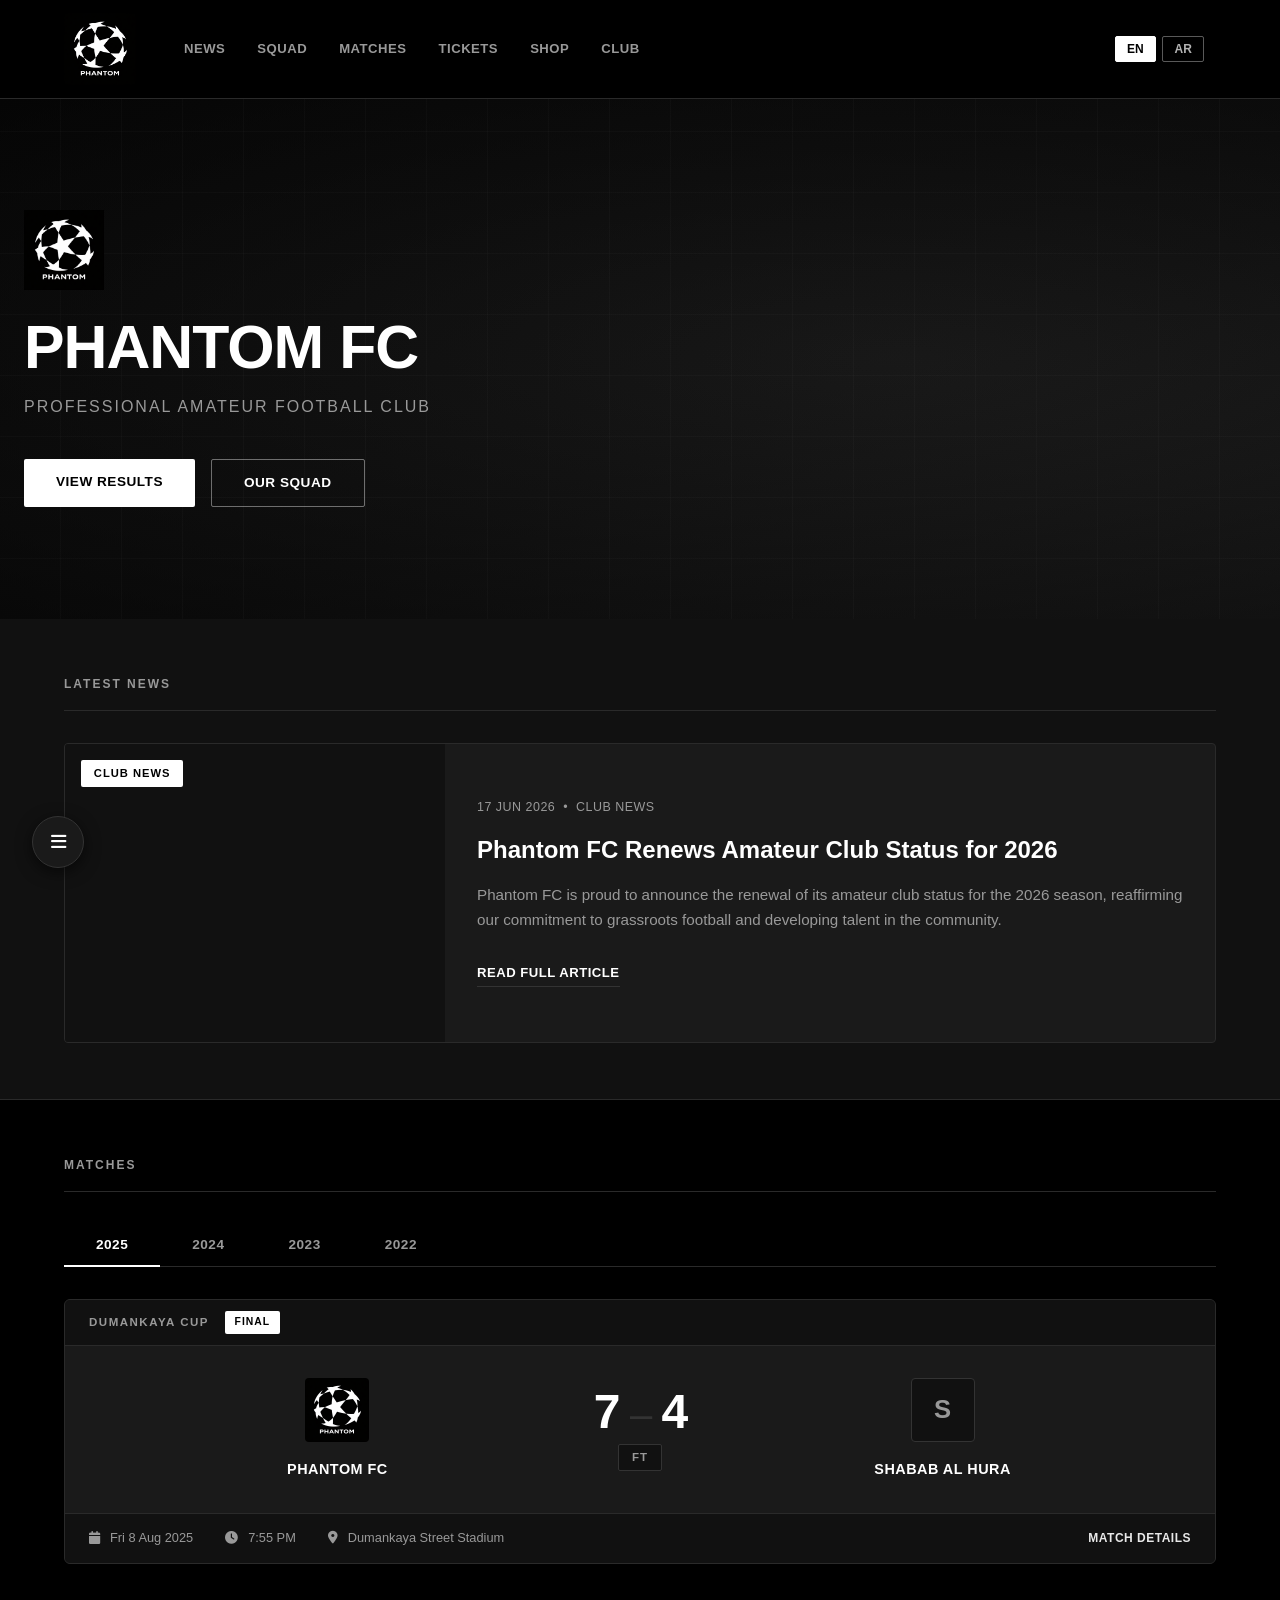
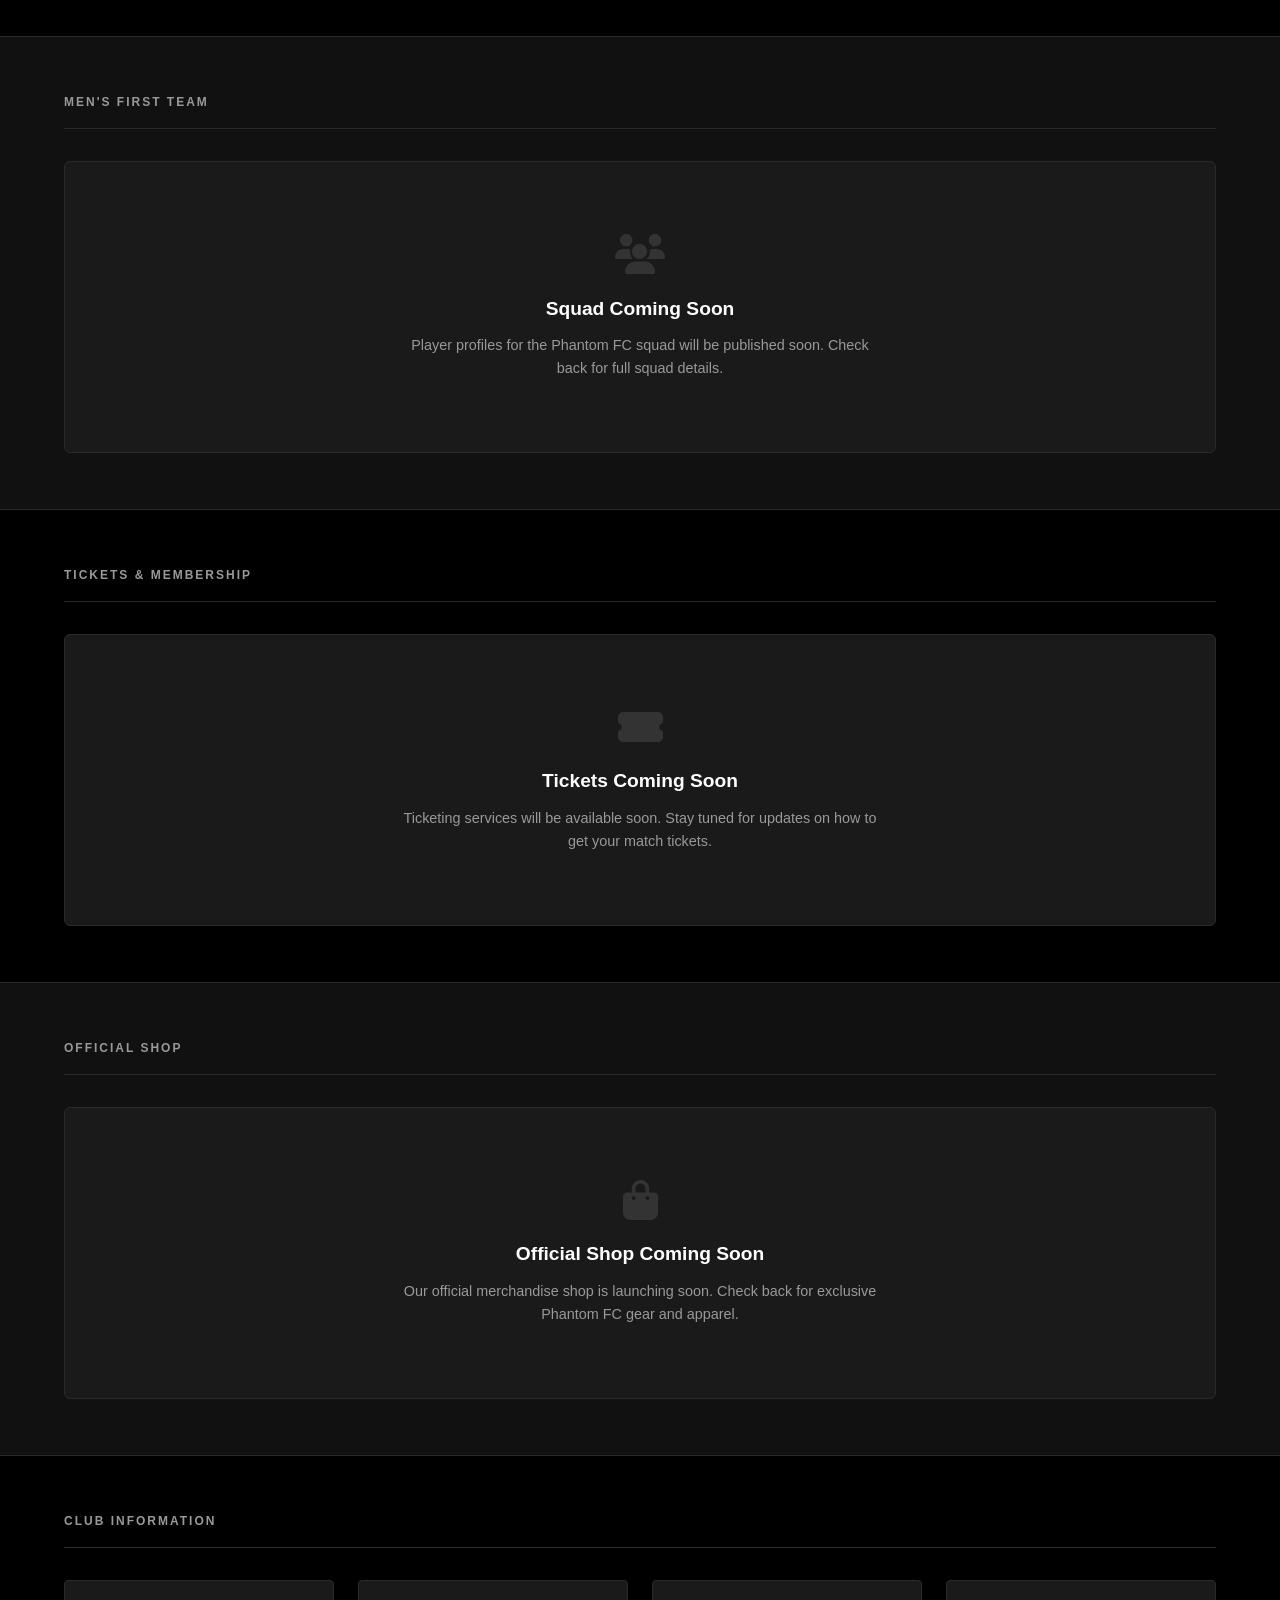
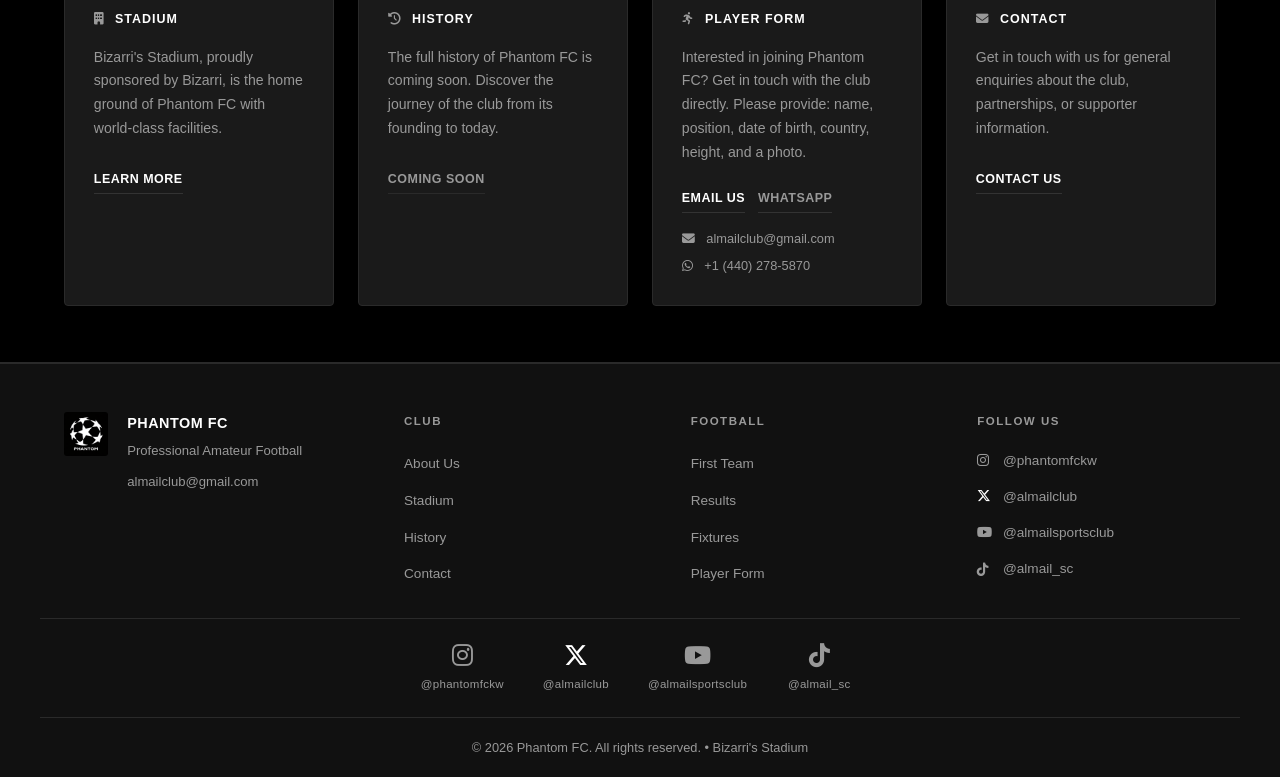
==== index.html @ c409575a "Update Instagram link to @phantomfckw across all pages Co-Authored-By: Claude Sonnet 4.6 <noreply@an" ====
<!DOCTYPE html>
<html lang="en">
<head>
    <meta charset="UTF-8">
    <meta name="viewport" content="width=device-width, initial-scale=1.0">
    <title>Phantom FC – Official Website</title>
    <link rel="stylesheet" href="styles.css">
    <link rel="stylesheet" href="https://cdnjs.cloudflare.com/ajax/libs/font-awesome/6.4.0/css/all.min.css">
</head>
<body>

    <!-- ── MAIN HEADER ───────────────────────────────────── -->
    <header class="main-header">
        <div class="header-inner">
            <a href="index.html" class="club-logo">
                <div class="club-crest">
                    <img src="logo.png" alt="Phantom FC" class="crest-img" onerror="this.style.display='none'; this.nextElementSibling.style.display='flex';">
                    <span class="crest-text crest-fallback">PFC</span>
                </div>
            </a>
            <nav class="main-nav" id="mainNav">
                <a href="#latest" class="nav-link" data-i18n="nav-news">NEWS</a>
                <a href="#teams" class="nav-link" data-i18n="nav-squad">SQUAD</a>
                <a href="#matches" class="nav-link" data-i18n="nav-matches">MATCHES</a>
                <a href="#tickets" class="nav-link" data-i18n="nav-tickets">TICKETS</a>
                <a href="#shop" class="nav-link" data-i18n="nav-shop">SHOP</a>
                <a href="#support" class="nav-link" data-i18n="nav-club">CLUB</a>
            </nav>
            <div class="header-right">
                <div class="language-switcher">
                    <button class="lang-btn active" data-lang="en" onclick="setLanguage('en')">EN</button>
                    <button class="lang-btn" data-lang="ar" onclick="setLanguage('ar')">AR</button>
                </div>
                <button class="search-btn"><i class="fas fa-search"></i></button>
                <button class="menu-btn" id="menuBtn"><i class="fas fa-bars"></i></button>
            </div>
        </div>
    </header>

    <!-- ── HERO SECTION ──────────────────────────────────── -->
    <section class="hero">
        <div class="hero-bg"></div>
        <div class="hero-overlay"></div>
        <div class="hero-content">
            <div class="hero-logo-wrap">
                <img src="logo.png" alt="Phantom FC" class="hero-logo-img" onerror="this.style.display='none';">
            </div>
            <h1 class="hero-title" data-i18n="hero-title">PHANTOM FC</h1>
            <p class="hero-subtitle" data-i18n="hero-subtitle">Professional Amateur Football Club</p>
            <div class="hero-buttons">
                <a href="#matches" class="hero-btn btn-white" data-i18n="hero-btn-results">VIEW RESULTS</a>
                <a href="#teams" class="hero-btn btn-ghost" data-i18n="hero-btn-squad">OUR SQUAD</a>
            </div>
        </div>
    </section>

    <!-- ── LATEST NEWS ────────────────────────────────────– -->
    <section id="latest" class="news-section">
        <div class="section-container">
            <h2 class="section-title" data-i18n="news-title">LATEST NEWS</h2>
            <div class="news-grid">
                <article class="news-card featured">
                    <div class="news-img news-img-1">
                        <div class="news-category-badge" data-i18n="news-category">CLUB NEWS</div>
                    </div>
                    <div class="news-body">
                        <span class="news-meta"><span data-i18n="news-date">17 JUN 2026</span> &nbsp;&bull;&nbsp; <span data-i18n="news-category">Club News</span></span>
                        <h3 data-i18n="news-article-title">Phantom FC Renews Amateur Club Status for 2026</h3>
                        <p data-i18n="news-article-desc">Phantom FC is proud to announce the renewal of its amateur club status for the 2026 season, reaffirming our commitment to grassroots football and developing talent in the community.</p>
                        <a href="news-amateur-status.html" class="news-link" data-i18n="news-read-more">READ FULL ARTICLE</a>
                    </div>
                </article>
            </div>
        </div>
    </section>

    <!-- ── MATCHES SECTION ───────────────────────────────── -->
    <section id="matches" class="matches-section">
        <div class="section-container">
            <h2 class="section-title" data-i18n="matches-title">MATCHES</h2>

            <!-- Season Selector -->
            <div class="season-tabs">
                <button class="season-tab active" data-season="2025" data-i18n="season-2025">2025</button>
                <button class="season-tab" data-season="2024" data-i18n="season-2024">2024</button>
                <button class="season-tab" data-season="2023" data-i18n="season-2023">2023</button>
                <button class="season-tab" data-season="2022" data-i18n="season-2022">2022</button>
            </div>

            <!-- 2025 Season -->
            <div class="season-panel active" id="season-2025">
                <div class="match-app-card" onclick="openMatchDetail('dumankaya')">
                    <div class="match-app-header">
                        <span class="match-competition-badge" data-i18n="competition-dumankaya">DUMANKAYA CUP</span>
                        <span class="match-type-badge" data-i18n="match-final">FINAL</span>
                    </div>
                    <div class="match-app-body">
                        <div class="match-app-team home-team">
                            <div class="match-team-crest">
                                <img src="logo.png" alt="PFC" onerror="this.style.display='none'; this.nextElementSibling.style.display='flex';">
                                <span class="crest-placeholder">A</span>
                            </div>
                            <span class="match-team-name" data-i18n="team-phantom">PHANTOM FC</span>
                        </div>
                        <div class="match-app-score-block">
                            <div class="match-app-score">7 <span class="score-sep">–</span> 4</div>
                            <div class="match-app-status ft" data-i18n="ft">FT</div>
                        </div>
                        <div class="match-app-team away-team">
                            <div class="match-team-crest alt-crest">
                                <img src="AlShababLogo.png" alt="Shabab Al Hura" onload="this.nextElementSibling.style.display='none';" onerror="this.style.display='none'; this.nextElementSibling.style.display='flex';">
                                <span class="crest-placeholder">S</span>
                            </div>
                            <span class="match-team-name" data-i18n="team-shabab">SHABAB AL HURA</span>
                        </div>
                    </div>
                    <div class="match-app-footer">
                        <span><i class="fas fa-calendar"></i> Fri 8 Aug 2025</span>
                        <span><i class="fas fa-clock"></i> 7:55 PM</span>
                        <span><i class="fas fa-map-marker-alt"></i> Dumankaya Street Stadium</span>
                        <span class="match-details-link" data-i18n="match-details">MATCH DETAILS <i class="fas fa-chevron-right"></i></span>
                    </div>
                </div>
            </div>

            <!-- 2024 Season -->
            <div class="season-panel" id="season-2024">
                <div class="coming-soon-matches">
                    <i class="fas fa-calendar-alt"></i>
                    <h3><span data-i18n="season-records">Match records for the</span> 2024 <span data-i18n="season-coming">season are coming soon.</span></h3>
                </div>
            </div>

            <!-- 2023 Season -->
            <div class="season-panel" id="season-2023">
                <div class="coming-soon-matches">
                    <i class="fas fa-calendar-alt"></i>
                    <h3><span data-i18n="season-records">Match records for the</span> 2023 <span data-i18n="season-coming">season are coming soon.</span></h3>
                </div>
            </div>

            <!-- 2022 Season -->
            <div class="season-panel" id="season-2022">
                <div class="coming-soon-matches">
                    <i class="fas fa-calendar-alt"></i>
                    <h3><span data-i18n="season-records">Match records for the</span> 2022 <span data-i18n="season-coming">season are coming soon.</span></h3>
                </div>
            </div>

        </div>
    </section>

    <!-- ── MATCH DETAIL MODAL ─────────────────────────────── -->
    <div class="match-detail-modal" id="matchModal">
        <div class="match-detail-content">
            <button class="close-modal" onclick="closeMatchDetail()">&times;</button>

            <!-- Match Header -->
            <div class="modal-match-header">
                <div class="modal-competition">DUMANKAYA CUP &mdash; FINAL</div>
                <div class="modal-teams-row">
                    <div class="modal-team">
                        <div class="modal-crest home">
                            <img src="logo.png" alt="PFC" onerror="this.style.display='none'; this.nextElementSibling.style.display='flex';">
                            <span class="crest-placeholder">A</span>
                        </div>
                        <span class="modal-team-name">PHANTOM FC</span>
                    </div>
                    <div class="modal-score-block">
                        <div class="modal-score">7 &ndash; 4</div>
                        <div class="modal-status">FT</div>
                    </div>
                    <div class="modal-team">
                        <div class="modal-crest away">
                                <img src="AlShababLogo.png" alt="Shabab Al Hura" onload="this.nextElementSibling.style.display='none';" onerror="this.style.display='none'; this.nextElementSibling.style.display='flex';">
                                <span class="crest-placeholder">S</span>
                            </div>
                        <span class="modal-team-name">SHABAB AL HURA</span>
                    </div>
                </div>
                <div class="modal-meta-row">
                    <span><i class="fas fa-calendar"></i> Fri 8 Aug 2025</span>
                    <span><i class="fas fa-clock"></i> 7:55 PM</span>
                    <span><i class="fas fa-map-marker-alt"></i> Dumankaya Street Stadium</span>
                </div>
            </div>

            <!-- Goals / Lineup coming soon notice -->
            <div class="modal-tabs">
                <button class="modal-tab active" data-tab="details">DETAILS</button>
                <button class="modal-tab" data-tab="goals">GOALS</button>
                <button class="modal-tab" data-tab="lineup">LINE-UP</button>
            </div>

            <div class="modal-tab-panel active" id="tab-details">
                <div class="detail-row">
                    <span class="detail-label">Competition</span>
                    <span class="detail-value">Dumankaya Cup</span>
                </div>
                <div class="detail-row">
                    <span class="detail-label">Round</span>
                    <span class="detail-value">Final</span>
                </div>
                <div class="detail-row">
                    <span class="detail-label">Date</span>
                    <span class="detail-value">Friday, 8 August 2025</span>
                </div>
                <div class="detail-row">
                    <span class="detail-label">Kick-off</span>
                    <span class="detail-value">7:55 PM</span>
                </div>
                <div class="detail-row">
                    <span class="detail-label">Venue</span>
                    <span class="detail-value">Dumankaya Street Stadium</span>
                </div>
                <div class="detail-row">
                    <span class="detail-label">Result</span>
                    <span class="detail-value winner">Phantom FC WIN</span>
                </div>
            </div>

            <div class="modal-tab-panel" id="tab-goals">
                <div class="goals-timeline">
                    <div class="goals-header-row">
                        <span class="goals-team-lbl">PHANTOM FC</span>
                        <span></span>
                        <span class="goals-team-lbl align-right">SHABAB AL HURA</span>
                    </div>
                    <!-- 1' Giyath (Shabab) 0–1 -->
                    <div class="goal-row">
                        <div class="goal-home-col"></div>
                        <div class="goal-time-col">1'</div>
                        <div class="goal-away-col">
                            <i class="fas fa-futbol goal-ball"></i>
                            <span class="goal-score-pill">0 — 1</span>
                            <span class="goal-scorer">Giyath</span>
                        </div>
                    </div>
                    <!-- 2' Tayem (Almail) 1–1 -->
                    <div class="goal-row">
                        <div class="goal-home-col">
                            <span class="goal-scorer">Tayem</span>
                            <span class="goal-score-pill">1 — 1</span>
                            <i class="fas fa-futbol goal-ball"></i>
                        </div>
                        <div class="goal-time-col">2'</div>
                        <div class="goal-away-col"></div>
                    </div>
                    <!-- 3' Tayem (Almail) 2–1 -->
                    <div class="goal-row">
                        <div class="goal-home-col">
                            <span class="goal-scorer">Tayem</span>
                            <span class="goal-score-pill">2 — 1</span>
                            <i class="fas fa-futbol goal-ball"></i>
                        </div>
                        <div class="goal-time-col">3'</div>
                        <div class="goal-away-col"></div>
                    </div>
                    <!-- 12' Samo (Shabab) 2–2 -->
                    <div class="goal-row">
                        <div class="goal-home-col"></div>
                        <div class="goal-time-col">12'</div>
                        <div class="goal-away-col">
                            <i class="fas fa-futbol goal-ball"></i>
                            <span class="goal-score-pill">2 — 2</span>
                            <span class="goal-scorer">Samo</span>
                        </div>
                    </div>
                    <!-- 13' Jasem (Almail) 3–2 -->
                    <div class="goal-row">
                        <div class="goal-home-col">
                            <span class="goal-scorer">Jasem</span>
                            <span class="goal-score-pill">3 — 2</span>
                            <i class="fas fa-futbol goal-ball"></i>
                        </div>
                        <div class="goal-time-col">13'</div>
                        <div class="goal-away-col"></div>
                    </div>
                    <!-- 14' Tayem (Almail) 4–2 -->
                    <div class="goal-row">
                        <div class="goal-home-col">
                            <span class="goal-scorer">Tayem</span>
                            <span class="goal-score-pill">4 — 2</span>
                            <i class="fas fa-futbol goal-ball"></i>
                        </div>
                        <div class="goal-time-col">14'</div>
                        <div class="goal-away-col"></div>
                    </div>
                    <!-- 15' Samo (Shabab) 4–3 -->
                    <div class="goal-row">
                        <div class="goal-home-col"></div>
                        <div class="goal-time-col">15'</div>
                        <div class="goal-away-col">
                            <i class="fas fa-futbol goal-ball"></i>
                            <span class="goal-score-pill">4 — 3</span>
                            <span class="goal-scorer">Samo</span>
                        </div>
                    </div>
                    <!-- 15' Jasem (Almail) 5–3 -->
                    <div class="goal-row">
                        <div class="goal-home-col">
                            <span class="goal-scorer">Jasem</span>
                            <span class="goal-score-pill">5 — 3</span>
                            <i class="fas fa-futbol goal-ball"></i>
                        </div>
                        <div class="goal-time-col">15'</div>
                        <div class="goal-away-col"></div>
                    </div>
                    <!-- 16' Samo (Shabab) 5–4 -->
                    <div class="goal-row">
                        <div class="goal-home-col"></div>
                        <div class="goal-time-col">16'</div>
                        <div class="goal-away-col">
                            <i class="fas fa-futbol goal-ball"></i>
                            <span class="goal-score-pill">5 — 4</span>
                            <span class="goal-scorer">Samo</span>
                        </div>
                    </div>
                    <!-- 17' Jasem (Almail) 6–4 -->
                    <div class="goal-row">
                        <div class="goal-home-col">
                            <span class="goal-scorer">Jasem</span>
                            <span class="goal-score-pill">6 — 4</span>
                            <i class="fas fa-futbol goal-ball"></i>
                        </div>
                        <div class="goal-time-col">17'</div>
                        <div class="goal-away-col"></div>
                    </div>
                    <!-- 20'+1 Tayem (Almail) 7–4 -->
                    <div class="goal-row">
                        <div class="goal-home-col">
                            <span class="goal-scorer">Tayem</span>
                            <span class="goal-score-pill">7 — 4</span>
                            <i class="fas fa-futbol goal-ball"></i>
                        </div>
                        <div class="goal-time-col">20'+1</div>
                        <div class="goal-away-col"></div>
                    </div>
                </div>
            </div>

            <div class="modal-tab-panel" id="tab-lineup">
                <div id="lineup-list-view">
                    <ul class="lineup-list">
                        <li class="lineup-player">
                            <button class="lineup-player-btn" onclick="showPlayerProfile('tayem')">
                                <span class="lineup-player-name">Tayem Eyad</span>
                                <i class="fas fa-chevron-right lineup-chevron-right"></i>
                            </button>
                        </li>
                        <li class="lineup-player">
                            <button class="lineup-player-btn" onclick="showPlayerProfile('jasem')">
                                <span class="lineup-player-name">Jasem Almail</span>
                                <i class="fas fa-chevron-right lineup-chevron-right"></i>
                            </button>
                        </li>
                    </ul>
                </div>
                <div id="player-profile-view" class="player-profile-view hidden">
                    <button class="profile-back-btn" onclick="hidePlayerProfile()">
                        <i class="fas fa-arrow-left"></i> Back to Line-up
                    </button>
                    <div id="player-profile-card" class="player-profile-card"></div>
                </div>
            </div>

        </div>
    </div>

    <!-- ── SQUAD SECTION ─────────────────────────────────── -->
    <section id="teams" class="teams-section">
        <div class="section-container">
            <h2 class="section-title" data-i18n="squad-title">MEN'S FIRST TEAM</h2>
            <div class="coming-soon-section">
                <i class="fas fa-users"></i>
                <h3 data-i18n="squad-coming">Squad Coming Soon</h3>
                <p data-i18n="player-profiles">Player profiles for the Phantom FC squad will be published soon. Check back for full squad details.</p>
            </div>
        </div>
    </section>

    <!-- ── TICKETS SECTION ─────────────────────────────────– -->
    <section id="tickets" class="tickets-section">
        <div class="section-container">
            <h2 class="section-title" data-i18n="tickets-title">TICKETS &amp; MEMBERSHIP</h2>
            <div class="coming-soon-section">
                <i class="fas fa-ticket-alt"></i>
                <h3 data-i18n="tickets-coming">Tickets Coming Soon</h3>
                <p data-i18n="tickets-desc">Ticketing services will be available soon. Stay tuned for updates on how to get your match tickets.</p>
            </div>
        </div>
    </section>

    <!-- ── SHOP SECTION ────────────────────────────────────– -->
    <section id="shop" class="shop-section">
        <div class="section-container">
            <h2 class="section-title" data-i18n="shop-title">OFFICIAL SHOP</h2>
            <div class="coming-soon-section">
                <i class="fas fa-shopping-bag"></i>
                <h3 data-i18n="shop-coming">Official Shop Coming Soon</h3>
                <p data-i18n="shop-desc">Our official merchandise shop is launching soon. Check back for exclusive Phantom FC gear and apparel.</p>
            </div>
        </div>
    </section>

    <!-- ── CLUB INFO ──────────────────────────────────────── -->
    <section id="support" class="support-section">
        <div class="section-container">
            <h2 class="section-title" data-i18n="club-title">CLUB INFORMATION</h2>
            <div class="info-grid">
                <div class="info-box">
                    <h4><i class="fas fa-building"></i> <span data-i18n="stadium">STADIUM</span></h4>
                    <p data-i18n="stadium-desc">Bizarri's Stadium, proudly sponsored by Bizarri, is the home ground of Phantom FC with world-class facilities.</p>
                    <a href="stadium.html" class="info-link" data-i18n="learn-more">LEARN MORE</a>
                </div>
                <div class="info-box">
                    <h4><i class="fas fa-history"></i> <span data-i18n="history">HISTORY</span></h4>
                    <p data-i18n="history-desc">The full history of Phantom FC is coming soon. Discover the journey of the club from its founding to today.</p>
                    <span class="info-link disabled" data-i18n="coming-soon">COMING SOON</span>
                </div>
                <div class="info-box">
                    <h4><i class="fas fa-running"></i> <span data-i18n="player-form">PLAYER FORM</span></h4>
                    <p data-i18n="player-form-desc">Interested in joining Phantom FC? Get in touch with the club directly. Please provide: name, position, date of birth, country, height, and a photo.</p>
                    <div class="contact-links">
                        <a href="mailto:almailclub@gmail.com?subject=Player%20Application&body=Name:%0APosition:%0ADate%20of%20Birth:%0ACountry:%0AHeight:%0A%0APlease%20attach%20a%20photo." class="info-link" data-i18n="email-us">EMAIL US</a>
                        <a href="https://wa.me/14402785870?text=Hi%2C%20I%27m%20interested%20in%20joining%20Phantom%20FC" target="_blank" rel="noopener" class="info-link whatsapp" data-i18n="whatsapp">WHATSAPP</a>
                    </div>
                    <div class="contact-details">
                        <span><i class="fas fa-envelope"></i> almailclub@gmail.com</span>
                        <span><i class="fab fa-whatsapp"></i> +1 (440) 278-5870</span>
                    </div>
                </div>
                <div class="info-box">
                    <h4><i class="fas fa-envelope"></i> <span data-i18n="contact">CONTACT</span></h4>
                    <p data-i18n="contact-desc">Get in touch with us for general enquiries about the club, partnerships, or supporter information.</p>
                    <a href="mailto:almailclub@gmail.com" class="info-link" data-i18n="contact-us">CONTACT US</a>
                </div>
            </div>
        </div>
    </section>

    <!-- ── FOOTER ────────────────────────────────────────── -->
    <footer class="footer">
        <div class="footer-main">
            <div class="footer-brand">
                <div class="footer-crest">
                    <img src="logo.png" alt="PFC" class="footer-logo-img" onerror="this.style.display='none'; this.nextElementSibling.style.display='flex';">
                    <span class="footer-crest-text">PFC</span>
                </div>
                <div>
                    <h3>PHANTOM FC</h3>
                    <p>Professional Amateur Football</p>
                    <p class="footer-email"><a href="mailto:almailclub@gmail.com">almailclub@gmail.com</a></p>
                </div>
            </div>
            <div class="footer-cols">
                <div class="footer-col">
                    <h4>CLUB</h4>
                    <ul>
                        <li><a href="#support">About Us</a></li>
                        <li><a href="#support">Stadium</a></li>
                        <li><a href="#support">History</a></li>
                        <li><a href="#support">Contact</a></li>
                    </ul>
                </div>
                <div class="footer-col">
                    <h4>FOOTBALL</h4>
                    <ul>
                        <li><a href="#teams">First Team</a></li>
                        <li><a href="#matches">Results</a></li>
                        <li><a href="#matches">Fixtures</a></li>
                        <li><a href="#support">Player Form</a></li>
                    </ul>
                </div>
                <div class="footer-col">
                    <h4>FOLLOW US</h4>
                    <ul class="social-list">
                        <li><a href="https://www.instagram.com/phantomfckw" target="_blank" rel="noopener"><i class="fab fa-instagram"></i> @phantomfckw</a></li>
                        <li><a href="https://x.com/almailclub" target="_blank" rel="noopener"><i class="fab fa-x-twitter"></i> @almailclub</a></li>
                        <li><a href="https://youtube.com/@almailsportsclub" target="_blank" rel="noopener"><i class="fab fa-youtube"></i> @almailsportsclub</a></li>
                        <li><a href="https://tiktok.com/@almail_sc" target="_blank" rel="noopener"><i class="fab fa-tiktok"></i> @almail_sc</a></li>
                    </ul>
                </div>
            </div>
        </div>

        <!-- Social Icons Bar -->
        <div class="footer-socials">
            <a href="https://www.instagram.com/phantomfckw" target="_blank" rel="noopener" class="social-icon-link">
                <i class="fab fa-instagram"></i>
                <span>@phantomfckw</span>
            </a>
            <a href="https://x.com/almailclub" target="_blank" rel="noopener" class="social-icon-link">
                <i class="fab fa-x-twitter"></i>
                <span>@almailclub</span>
            </a>
            <a href="https://youtube.com/@almailsportsclub" target="_blank" rel="noopener" class="social-icon-link">
                <i class="fab fa-youtube"></i>
                <span>@almailsportsclub</span>
            </a>
            <a href="https://tiktok.com/@almail_sc" target="_blank" rel="noopener" class="social-icon-link">
                <i class="fab fa-tiktok"></i>
                <span>@almail_sc</span>
            </a>
        </div>

        <div class="footer-bottom">
            <p data-i18n="footer-copyright">&copy; 2026 Phantom FC. All rights reserved. &nbsp;&bull;&nbsp; Bizarri's Stadium</p>
        </div>
    </footer>

    <!-- ── BACK TO TOP ──────────────────────────────────── -->
    <button class="back-to-top" id="backToTop" onclick="window.scrollTo({top:0,behavior:'smooth'})" aria-label="Back to top">
        <i class="fas fa-chevron-up"></i>
    </button>

    <!-- ── FLOATING MAIN MENU ────────────────────────────── -->
    <div class="float-menu-wrap" id="floatMenuWrap">
        <button class="float-menu-btn" id="floatMenuBtn" aria-label="Menu">
            <i class="fas fa-bars" id="floatMenuIcon"></i>
        </button>
        <nav class="float-menu-panel" id="floatMenuPanel">
            <div class="float-menu-header">
                <span>MENU</span>
                <button onclick="closeFloatMenu()"><i class="fas fa-times"></i></button>
            </div>
            <ul class="float-menu-links">
                <li><a href="#latest"  onclick="closeFloatMenu()"><i class="fas fa-newspaper"></i> <span data-i18n="nav-news">NEWS</span></a></li>
                <li><a href="#matches" onclick="closeFloatMenu()"><i class="fas fa-futbol"></i> <span data-i18n="nav-matches">MATCHES</span></a></li>
                <li><a href="#teams"   onclick="closeFloatMenu()"><i class="fas fa-users"></i> <span data-i18n="nav-squad">SQUAD</span></a></li>
                <li><a href="#tickets" onclick="closeFloatMenu()"><i class="fas fa-ticket-alt"></i> <span data-i18n="nav-tickets">TICKETS</span></a></li>
                <li><a href="#shop"    onclick="closeFloatMenu()"><i class="fas fa-shopping-bag"></i> <span data-i18n="nav-shop">SHOP</span></a></li>
                <li><a href="#support" onclick="closeFloatMenu()"><i class="fas fa-info-circle"></i> <span data-i18n="nav-club">CLUB</span></a></li>
            </ul>
            <button class="float-menu-top" onclick="window.scrollTo({top:0,behavior:'smooth'}); closeFloatMenu()">
                <i class="fas fa-arrow-up"></i> <span data-i18n="back-to-top-label">BACK TO TOP</span>
            </button>
        </nav>
    </div>

    <script src="translations.js"></script>
    <script src="script.js"></script>
</body>
</html>
---- styles.css ----
/* ── RESET & ROOT ─────────────────────────────────────────── */
*, *::before, *::after {
    margin: 0;
    padding: 0;
    box-sizing: border-box;
}

:root {
    --primary:       #000000;
    --primary-dark:  #111111;
    --primary-light: #1a1a1a;
    --accent:        #ffffff;
    --accent-light:  #e8e8e8;
    --white:         #ffffff;
    --text-dark:     #ffffff;
    --text-gray:     #999999;
    --bg-light:      #0f0f0f;
    --border:        #2a2a2a;
    --border-light:  #333333;
    --win:           #4caf50;
}

html { scroll-behavior: smooth; }

body {
    font-family: -apple-system, BlinkMacSystemFont, 'Segoe UI', Arial, sans-serif;
    background: var(--primary);
    color: var(--text-dark);
    line-height: 1.6;
}

a  { text-decoration: none; color: inherit; }
ul { list-style: none; }
button { border: none; background: none; font-family: inherit; cursor: pointer; }
img { display: block; max-width: 100%; }

.section-container {
    max-width: 1200px;
    margin: 0 auto;
    padding: 0 24px;
}

.language-switcher {
    display: flex;
    gap: 0.4rem;
    align-items: center;
    margin-right: 0.75rem;
}

.lang-btn {
    background: transparent;
    border: 1px solid rgba(255, 255, 255, 0.35);
    color: rgba(255, 255, 255, 0.7);
    padding: 0.3rem 0.7rem;
    font-size: 0.75rem;
    font-weight: 600;
    border-radius: 2px;
    cursor: pointer;
    transition: all 0.2s;
}

.lang-btn:hover {
    border-color: var(--white);
    color: var(--white);
}

.lang-btn.active {
    background: var(--white);
    color: var(--primary);
    border-color: var(--white);
}

/* ── BACK TO TOP ─────────────────────────────────────────── */
.back-to-top {
    position: fixed;
    bottom: 2rem;
    right: 2rem;
    background: var(--white);
    color: var(--primary);
    width: 48px;
    height: 48px;
    border-radius: 50%;
    display: flex;
    align-items: center;
    justify-content: center;
    font-size: 1.1rem;
    cursor: pointer;
    z-index: 500;
    opacity: 0;
    pointer-events: none;
    transition: opacity 0.3s ease, transform 0.3s ease;
    box-shadow: 0 4px 16px rgba(0, 0, 0, 0.6);
}

.back-to-top.visible {
    opacity: 1;
    pointer-events: all;
}

.back-to-top:hover {
    transform: translateY(-3px);
    background: var(--accent-light);
}

html[dir="rtl"] .back-to-top,
body.rtl-mode .back-to-top {
    right: auto;
    left: 2rem;
}

.banner-icon {
    display: flex;
    align-items: center;
    gap: 0.4rem;
    color: var(--text-gray);
    transition: color 0.2s;
}

.banner-icon:hover { color: var(--white); }

.banner-lang {
    background: transparent;
    color: var(--text-gray);
    padding: 0.3rem 0.6rem;
    border: 1px solid var(--border);
    border-radius: 2px;
    cursor: pointer;
    font-size: 0.8rem;
}

/* ── MAIN HEADER ────────────────────────────────────────────– */
.main-header {
    background: var(--primary);
    border-bottom: 1px solid var(--border);
    position: sticky;
    top: 0;
    z-index: 200;
}

.header-inner {
    max-width: 1200px;
    margin: 0 auto;
    padding: 0.8rem 24px;
    display: flex;
    align-items: center;
    gap: 2rem;
}

.club-logo { display: flex; align-items: center; }

.club-crest {
    width: 72px;
    height: 72px;
    background: transparent;
    border-radius: 4px;
    display: flex;
    align-items: center;
    justify-content: center;
    overflow: hidden;
    flex-shrink: 0;
}

.crest-img {
    width: 100%;
    height: 100%;
    object-fit: contain;
}

.crest-fallback {
    font-size: 1.1rem;
    font-weight: 700;
    color: var(--primary);
    display: none;
}

.crest-text {
    font-size: 1.1rem;
    font-weight: 700;
    color: var(--primary);
}

.main-nav {
    display: flex;
    gap: 0;
    align-items: center;
    flex: 1;
}

.nav-link {
    color: var(--text-gray);
    font-size: 0.82rem;
    font-weight: 600;
    letter-spacing: 0.5px;
    padding: 0.5rem 1rem;
    transition: color 0.2s;
    position: relative;
    display: flex;
    align-items: center;
    gap: 0.4rem;
    white-space: nowrap;
}

.nav-link:hover { color: var(--white); }

.header-right {
    display: flex;
    gap: 0.5rem;
    align-items: center;
    margin-left: auto;
}

.search-btn, .menu-btn {
    color: var(--text-gray);
    font-size: 1rem;
    padding: 0.5rem;
    transition: color 0.2s;
    display: none;
}

.search-btn:hover, .menu-btn:hover { color: var(--white); }


/* ── HERO ───────────────────────────────────────────────────– */
.hero {
    background: linear-gradient(160deg, #0a0a0a 0%, #111111 60%, #1a1a1a 100%);
    position: relative;
    min-height: 520px;
    display: flex;
    align-items: center;
    overflow: hidden;
    padding: 4rem 24px;
}

.hero::after {
    content: '';
    position: absolute;
    inset: 0;
    background-image:
        repeating-linear-gradient(0deg, transparent, transparent 60px, rgba(255,255,255,0.02) 60px, rgba(255,255,255,0.02) 61px),
        repeating-linear-gradient(90deg, transparent, transparent 60px, rgba(255,255,255,0.02) 60px, rgba(255,255,255,0.02) 61px);
    pointer-events: none;
}

.hero-bg, .hero-overlay { position: absolute; inset: 0; }
.hero-overlay { background: radial-gradient(ellipse at 70% 50%, rgba(255,255,255,0.03) 0%, rgba(0,0,0,0.5) 100%); }

.hero-content {
    position: relative;
    z-index: 10;
    max-width: 700px;
}

.hero-logo-wrap {
    margin-bottom: 1.5rem;
}

.hero-logo-img {
    height: 80px;
    width: auto;
}

.hero-title {
    font-size: 3.8rem;
    font-weight: 700;
    letter-spacing: -1px;
    color: var(--white);
    line-height: 1.1;
    margin-bottom: 0.8rem;
}

.hero-subtitle {
    font-size: 1rem;
    color: var(--text-gray);
    letter-spacing: 2px;
    text-transform: uppercase;
    margin-bottom: 2.5rem;
}

.hero-buttons { display: flex; gap: 1rem; flex-wrap: wrap; }

.hero-btn {
    padding: 0.75rem 2rem;
    font-size: 0.85rem;
    font-weight: 700;
    letter-spacing: 0.5px;
    border-radius: 2px;
    transition: all 0.2s;
    display: inline-block;
    text-transform: uppercase;
}

.hero-btn.btn-white {
    background: var(--white);
    color: var(--primary);
}

.hero-btn.btn-white:hover {
    background: var(--accent-light);
}

.hero-btn.btn-ghost {
    border: 1.5px solid rgba(255,255,255,0.4);
    color: var(--white);
}

.hero-btn.btn-ghost:hover {
    border-color: var(--white);
    background: rgba(255,255,255,0.08);
}

/* ── SECTION TITLES ─────────────────────────────────────────– */
.section-title {
    font-size: 0.75rem;
    font-weight: 700;
    letter-spacing: 2px;
    text-transform: uppercase;
    color: var(--text-gray);
    margin-bottom: 2rem;
    padding-bottom: 1rem;
    border-bottom: 1px solid var(--border);
}

/* ── NEWS SECTION ───────────────────────────────────────────– */
.news-section {
    padding: 3.5rem 0;
    background: var(--primary-dark);
    border-bottom: 1px solid var(--border);
}

.news-grid { display: flex; flex-direction: column; gap: 2rem; }

.news-card {
    background: var(--primary-light);
    border: 1px solid var(--border);
    border-radius: 4px;
    overflow: hidden;
    display: grid;
    grid-template-columns: 380px 1fr;
    min-height: 300px;
    cursor: pointer;
    transition: border-color 0.2s, transform 0.2s;
}

.news-card:hover {
    border-color: var(--border-light);
    transform: translateY(-2px);
}

.news-img {
    background: var(--primary);
    position: relative;
    display: flex;
    align-items: flex-start;
}

.news-category-badge {
    position: absolute;
    top: 1rem;
    left: 1rem;
    background: var(--white);
    color: var(--primary);
    font-size: 0.7rem;
    font-weight: 700;
    letter-spacing: 1px;
    text-transform: uppercase;
    padding: 0.3rem 0.8rem;
    border-radius: 2px;
}

.news-img-1 { background: #111; }

.news-body {
    padding: 2rem;
    display: flex;
    flex-direction: column;
    justify-content: center;
}

.news-meta {
    font-size: 0.78rem;
    color: var(--text-gray);
    letter-spacing: 0.5px;
    margin-bottom: 1rem;
}

.news-card h3 {
    font-size: 1.5rem;
    font-weight: 700;
    line-height: 1.3;
    color: var(--white);
    margin-bottom: 1rem;
}

.news-card p {
    font-size: 0.95rem;
    color: var(--text-gray);
    line-height: 1.7;
    margin-bottom: 1.8rem;
}

.news-link {
    display: inline-flex;
    align-items: center;
    gap: 0.5rem;
    font-size: 0.82rem;
    font-weight: 700;
    letter-spacing: 0.5px;
    color: var(--white);
    border-bottom: 1px solid var(--border-light);
    padding-bottom: 0.2rem;
    transition: border-color 0.2s;
    width: fit-content;
}

.news-link:hover { border-color: var(--white); }

/* ── MATCHES SECTION ────────────────────────────────────────– */
.matches-section {
    padding: 3.5rem 0;
    background: var(--primary);
    border-bottom: 1px solid var(--border);
}

/* Season Tabs */
.season-tabs {
    display: flex;
    gap: 0;
    margin-bottom: 2rem;
    border-bottom: 1px solid var(--border);
}

.season-tab {
    padding: 0.8rem 2rem;
    font-size: 0.85rem;
    font-weight: 600;
    letter-spacing: 0.5px;
    color: var(--text-gray);
    border-bottom: 2px solid transparent;
    margin-bottom: -1px;
    transition: all 0.2s;
}

.season-tab.active {
    color: var(--white);
    border-bottom-color: var(--white);
}

.season-tab:hover:not(.active) {
    color: var(--accent-light);
}

.season-panel { display: none; }
.season-panel.active { display: block; }

/* Football App Match Card */
.match-app-card {
    background: var(--primary-light);
    border: 1px solid var(--border);
    border-radius: 6px;
    overflow: hidden;
    cursor: pointer;
    transition: border-color 0.2s;
    margin-bottom: 1rem;
}

.match-app-card:hover { border-color: var(--border-light); }

.match-app-header {
    background: var(--primary-dark);
    border-bottom: 1px solid var(--border);
    padding: 0.7rem 1.5rem;
    display: flex;
    align-items: center;
    gap: 1rem;
}

.match-competition-badge {
    font-size: 0.72rem;
    font-weight: 700;
    letter-spacing: 1.5px;
    text-transform: uppercase;
    color: var(--text-gray);
}

.match-type-badge {
    background: var(--white);
    color: var(--primary);
    font-size: 0.65rem;
    font-weight: 700;
    letter-spacing: 1px;
    padding: 0.2rem 0.6rem;
    border-radius: 2px;
}

.match-app-body {
    display: grid;
    grid-template-columns: 1fr auto 1fr;
    align-items: center;
    padding: 2rem 3rem;
    gap: 2rem;
}

.match-app-team {
    display: flex;
    flex-direction: column;
    align-items: center;
    gap: 1rem;
}

.home-team { align-items: center; }
.away-team { align-items: center; }

.match-team-crest {
    width: 64px;
    height: 64px;
    background: transparent;
    border-radius: 4px;
    display: flex;
    align-items: center;
    justify-content: center;
    overflow: hidden;
    position: relative;
}

.match-team-crest img {
    width: 100%;
    height: 100%;
    object-fit: contain;
}

.match-team-crest.alt-crest {
    background: var(--primary-dark);
    border: 1px solid var(--border-light);
}

.crest-placeholder {
    font-size: 1.6rem;
    font-weight: 700;
    color: var(--primary);
    display: none;
}

.alt-crest .crest-placeholder {
    color: var(--text-gray);
    display: flex;
}

.match-team-name {
    font-size: 0.9rem;
    font-weight: 700;
    letter-spacing: 0.5px;
    text-align: center;
    color: var(--white);
}

.match-app-score-block {
    text-align: center;
    display: flex;
    flex-direction: column;
    align-items: center;
    gap: 0.5rem;
}

.match-app-score {
    font-size: 3rem;
    font-weight: 700;
    color: var(--white);
    letter-spacing: -2px;
    line-height: 1;
}

.score-sep {
    font-size: 2.5rem;
    color: var(--border-light);
    font-weight: 300;
}

.match-app-status {
    font-size: 0.72rem;
    font-weight: 700;
    letter-spacing: 1px;
    padding: 0.2rem 0.8rem;
    border-radius: 2px;
    text-transform: uppercase;
}

.match-app-status.ft {
    background: var(--primary-dark);
    border: 1px solid var(--border-light);
    color: var(--text-gray);
}

.match-app-status.live {
    background: #dc2626;
    color: var(--white);
}

.match-app-footer {
    background: var(--primary-dark);
    border-top: 1px solid var(--border);
    padding: 0.9rem 1.5rem;
    display: flex;
    align-items: center;
    gap: 2rem;
    font-size: 0.8rem;
    color: var(--text-gray);
}

.match-app-footer i { margin-right: 0.4rem; }

.match-details-link {
    margin-left: auto;
    color: var(--accent-light);
    font-size: 0.75rem;
    font-weight: 600;
    letter-spacing: 0.5px;
    cursor: pointer;
    transition: color 0.2s;
}

.match-details-link:hover { color: var(--white); }

/* Coming Soon — Matches */
.coming-soon-matches {
    background: var(--primary-light);
    border: 1px solid var(--border);
    border-radius: 6px;
    padding: 4rem 2rem;
    text-align: center;
}

.coming-soon-matches i {
    font-size: 2.5rem;
    color: var(--border-light);
    margin-bottom: 1.2rem;
    display: block;
}

.coming-soon-matches h3 {
    font-size: 1.1rem;
    font-weight: 700;
    color: var(--white);
    margin-bottom: 0.6rem;
}

.coming-soon-matches p {
    font-size: 0.9rem;
    color: var(--text-gray);
}

/* ── MATCH DETAIL MODAL ─────────────────────────────────────– */
.match-detail-modal {
    display: none;
    position: fixed;
    inset: 0;
    background: rgba(0,0,0,0.85);
    z-index: 1000;
    align-items: center;
    justify-content: center;
    padding: 1.5rem;
}

.match-detail-modal.active { display: flex; }

.match-detail-content {
    background: var(--primary-dark);
    border: 1px solid var(--border);
    border-radius: 6px;
    width: 100%;
    max-width: 520px;
    max-height: 90vh;
    overflow-y: auto;
    position: relative;
}

.close-modal {
    position: absolute;
    top: 1rem;
    right: 1rem;
    font-size: 1.4rem;
    color: var(--text-gray);
    cursor: pointer;
    transition: color 0.2s;
    z-index: 10;
    line-height: 1;
}

.close-modal:hover { color: var(--white); }

/* Modal match header */
.modal-match-header {
    background: var(--primary-light);
    border-bottom: 1px solid var(--border);
    padding: 2rem 1.5rem 1.5rem;
    text-align: center;
}

.modal-competition {
    font-size: 0.72rem;
    font-weight: 700;
    letter-spacing: 1.5px;
    text-transform: uppercase;
    color: var(--text-gray);
    margin-bottom: 1.5rem;
}

.modal-teams-row {
    display: grid;
    grid-template-columns: 1fr auto 1fr;
    align-items: center;
    gap: 1.5rem;
    margin-bottom: 1.5rem;
}

.modal-team {
    display: flex;
    flex-direction: column;
    align-items: center;
    gap: 0.8rem;
}

.modal-crest {
    width: 52px;
    height: 52px;
    background: transparent;
    border-radius: 4px;
    display: flex;
    align-items: center;
    justify-content: center;
    overflow: hidden;
    font-size: 1.3rem;
    font-weight: 700;
}

.modal-crest img {
    width: 100%;
    height: 100%;
    object-fit: contain;
}

.modal-crest.home {
    background: transparent;
}

.modal-crest.away {
    background: transparent;
    border: none;
    color: var(--text-gray);
}

.modal-team-name {
    font-size: 0.82rem;
    font-weight: 700;
    color: var(--white);
    text-align: center;
}

.modal-score-block { text-align: center; }

.modal-score {
    font-size: 2.5rem;
    font-weight: 700;
    color: var(--white);
    letter-spacing: -1px;
    line-height: 1;
    margin-bottom: 0.4rem;
}

.modal-status {
    font-size: 0.7rem;
    font-weight: 700;
    letter-spacing: 1px;
    color: var(--text-gray);
    background: var(--primary);
    border: 1px solid var(--border);
    padding: 0.2rem 0.7rem;
    border-radius: 2px;
    display: inline-block;
}

.modal-meta-row {
    display: flex;
    align-items: center;
    justify-content: center;
    gap: 1.5rem;
    font-size: 0.8rem;
    color: var(--text-gray);
    flex-wrap: wrap;
}

.modal-meta-row i { margin-right: 0.3rem; }

/* Modal Tabs */
.modal-tabs {
    display: flex;
    border-bottom: 1px solid var(--border);
}

.modal-tab {
    flex: 1;
    padding: 0.9rem;
    font-size: 0.78rem;
    font-weight: 700;
    letter-spacing: 1px;
    color: var(--text-gray);
    border-bottom: 2px solid transparent;
    margin-bottom: -1px;
    transition: all 0.2s;
}

.modal-tab.active {
    color: var(--white);
    border-bottom-color: var(--white);
}

.modal-tab:hover:not(.active) { color: var(--accent-light); }

.modal-tab-panel {
    display: none;
    padding: 1.5rem;
}

.modal-tab-panel.active { display: block; }

.detail-row {
    display: flex;
    justify-content: space-between;
    align-items: center;
    padding: 0.9rem 0;
    border-bottom: 1px solid var(--border);
}

.detail-row:last-child { border-bottom: none; }

.detail-label { font-size: 0.85rem; color: var(--text-gray); }
.detail-value { font-size: 0.85rem; font-weight: 600; color: var(--white); }
.detail-value.winner { color: var(--win); }

.coming-soon-tab {
    text-align: center;
    padding: 2.5rem 1rem;
    color: var(--text-gray);
}

.coming-soon-tab i {
    font-size: 2rem;
    margin-bottom: 0.8rem;
    display: block;
    opacity: 0.5;
}

.coming-soon-tab p {
    font-size: 0.9rem;
}

/* ── GOALS TIMELINE ─────────────────────────────────────────── */
.goals-timeline { padding: 0.25rem 0; }

.goals-header-row {
    display: grid;
    grid-template-columns: 1fr 44px 1fr;
    padding: 0.6rem 0 0.75rem;
    margin-bottom: 0.25rem;
    border-bottom: 1px solid var(--border);
}

.goals-team-lbl {
    font-size: 0.68rem;
    font-weight: 700;
    letter-spacing: 0.09em;
    color: var(--text-gray);
}

.goals-team-lbl.align-right { text-align: right; }

.goal-row {
    display: grid;
    grid-template-columns: 1fr 44px 1fr;
    align-items: center;
    min-height: 42px;
    border-bottom: 1px solid rgba(255,255,255,0.05);
}

.goal-time-col {
    font-size: 0.72rem;
    font-weight: 700;
    color: var(--text-gray);
    text-align: center;
}

.goal-home-col {
    display: flex;
    align-items: center;
    justify-content: flex-end;
    gap: 0.45rem;
    padding-right: 0.5rem;
}

.goal-away-col {
    display: flex;
    align-items: center;
    gap: 0.45rem;
    padding-left: 0.5rem;
}

.goal-ball { font-size: 0.65rem; color: var(--white); }

.goal-score-pill {
    font-size: 0.73rem;
    font-weight: 700;
    background: var(--primary-light);
    border: 1px solid var(--border);
    padding: 0.12rem 0.45rem;
    border-radius: 20px;
    color: var(--white);
    white-space: nowrap;
}

.goal-scorer { font-size: 0.85rem; color: var(--white); }

/* ── LINEUP TAB ─────────────────────────────────────────────── */
.hidden { display: none !important; }

.lineup-list {
    list-style: none;
    padding: 0;
    margin: 0;
}

.lineup-player { border-bottom: 1px solid var(--border); }

.lineup-player-btn {
    width: 100%;
    display: flex;
    align-items: center;
    justify-content: space-between;
    padding: 1rem 0;
    background: none;
    border: none;
    cursor: pointer;
    color: var(--white);
}

.lineup-player-btn:hover .lineup-player-name { color: rgba(255,255,255,0.6); }

.lineup-player-name {
    font-size: 0.95rem;
    font-weight: 600;
    transition: color 0.2s;
}

.lineup-chevron-right {
    font-size: 0.7rem;
    color: var(--text-gray);
}

/* ── PLAYER PROFILE ─────────────────────────────────────────── */
.player-profile-view { padding: 0; }

.profile-back-btn {
    background: none;
    border: none;
    color: var(--text-gray);
    font-size: 0.78rem;
    font-weight: 600;
    letter-spacing: 0.05em;
    cursor: pointer;
    padding: 0.75rem 0 1.25rem;
    display: flex;
    align-items: center;
    gap: 0.5rem;
    transition: color 0.2s;
}

.profile-back-btn:hover { color: var(--white); }

.player-profile-card { padding: 0 0 1rem; }

.profile-name {
    font-size: 1.35rem;
    font-weight: 700;
    letter-spacing: 0.03em;
    color: var(--white);
    padding-bottom: 1rem;
    margin-bottom: 0.25rem;
    border-bottom: 1px solid var(--border);
}

.profile-detail-item {
    display: flex;
    justify-content: space-between;
    align-items: center;
    padding: 0.8rem 0;
    border-bottom: 1px solid rgba(255,255,255,0.06);
}

.profile-label {
    font-size: 0.68rem;
    font-weight: 700;
    letter-spacing: 0.09em;
    color: var(--text-gray);
    text-transform: uppercase;
}

.profile-value {
    font-size: 0.9rem;
    font-weight: 600;
    color: var(--white);
}

/* ── SQUAD SECTION ──────────────────────────────────────────– */
.teams-section {
    padding: 3.5rem 0;
    background: var(--primary-dark);
    border-bottom: 1px solid var(--border);
}

/* ── COMING SOON GENERIC ────────────────────────────────────– */
.coming-soon-section {
    background: var(--primary-light);
    border: 1px solid var(--border);
    border-radius: 6px;
    padding: 4.5rem 2rem;
    text-align: center;
}

.coming-soon-section i {
    font-size: 2.5rem;
    color: var(--border-light);
    margin-bottom: 1.2rem;
    display: block;
}

.coming-soon-section h3 {
    font-size: 1.2rem;
    font-weight: 700;
    color: var(--white);
    margin-bottom: 0.6rem;
}

.coming-soon-section p {
    font-size: 0.9rem;
    color: var(--text-gray);
    max-width: 480px;
    margin: 0 auto;
}

/* ── TICKETS ────────────────────────────────────────────────– */
.tickets-section {
    padding: 3.5rem 0;
    background: var(--primary);
    border-bottom: 1px solid var(--border);
}

/* ── SHOP ───────────────────────────────────────────────────– */
.shop-section {
    padding: 3.5rem 0;
    background: var(--primary-dark);
    border-bottom: 1px solid var(--border);
}

/* ── CLUB INFO ──────────────────────────────────────────────– */
.support-section {
    padding: 3.5rem 0;
    background: var(--primary);
    border-bottom: 1px solid var(--border);
}

.info-grid {
    display: grid;
    grid-template-columns: repeat(auto-fit, minmax(260px, 1fr));
    gap: 1.5rem;
}

.info-box {
    background: var(--primary-light);
    border: 1px solid var(--border);
    border-radius: 4px;
    padding: 1.8rem;
    transition: border-color 0.2s;
}

.info-box:hover { border-color: var(--border-light); }

.info-box h4 {
    font-size: 0.78rem;
    font-weight: 700;
    letter-spacing: 1px;
    text-transform: uppercase;
    color: var(--white);
    margin-bottom: 1rem;
    display: flex;
    align-items: center;
    gap: 0.7rem;
}

.info-box h4 i { color: var(--text-gray); }

.info-box p {
    font-size: 0.88rem;
    color: var(--text-gray);
    line-height: 1.7;
    margin-bottom: 1.5rem;
}

.info-link {
    display: inline-block;
    font-size: 0.78rem;
    font-weight: 700;
    letter-spacing: 0.5px;
    text-transform: uppercase;
    color: var(--white);
    border-bottom: 1px solid var(--border-light);
    padding-bottom: 0.2rem;
    transition: border-color 0.2s;
}

.info-link:hover { border-color: var(--white); }

.info-link.disabled {
    color: var(--text-gray);
    cursor: not-allowed;
    border-color: var(--border);
}

.contact-links {
    display: flex;
    gap: 0.8rem;
    flex-wrap: wrap;
    margin-bottom: 1rem;
}

.info-link.whatsapp { color: var(--text-gray); }
.info-link.whatsapp:hover { color: var(--white); }

.contact-details {
    display: flex;
    flex-direction: column;
    gap: 0.4rem;
    font-size: 0.8rem;
    color: var(--text-gray);
}

.contact-details i { margin-right: 0.5rem; }

/* ── FOOTER ─────────────────────────────────────────────────– */
.footer {
    background: var(--primary-dark);
    border-top: 1px solid var(--border);
}

.footer-main {
    max-width: 1200px;
    margin: 0 auto;
    padding: 3rem 24px 2rem;
    display: flex;
    gap: 5rem;
}

.footer-brand {
    display: flex;
    gap: 1.2rem;
    align-items: flex-start;
    flex: 0 0 260px;
}

.footer-crest {
    width: 44px;
    height: 44px;
    background: transparent;
    border-radius: 3px;
    display: flex;
    align-items: center;
    justify-content: center;
    overflow: hidden;
    flex-shrink: 0;
}

.footer-logo-img {
    width: 100%;
    height: 100%;
    object-fit: contain;
}

.footer-crest-text {
    font-size: 1rem;
    font-weight: 700;
    color: var(--primary);
    display: none;
}

.footer-brand h3 {
    font-size: 0.9rem;
    font-weight: 700;
    letter-spacing: 0.5px;
    margin-bottom: 0.3rem;
}

.footer-brand p {
    font-size: 0.82rem;
    color: var(--text-gray);
}

.footer-email {
    margin-top: 0.6rem;
}

.footer-email a {
    font-size: 0.82rem;
    color: var(--text-gray);
    transition: color 0.2s;
}

.footer-email a:hover { color: var(--white); }

.footer-cols {
    display: grid;
    grid-template-columns: repeat(3, 1fr);
    gap: 3rem;
    flex: 1;
}

.footer-col h4 {
    font-size: 0.72rem;
    font-weight: 700;
    letter-spacing: 1.5px;
    text-transform: uppercase;
    color: var(--text-gray);
    margin-bottom: 1.2rem;
}

.footer-col ul { display: flex; flex-direction: column; gap: 0.7rem; }

.footer-col a {
    font-size: 0.85rem;
    color: var(--text-gray);
    transition: color 0.2s;
}

.footer-col a:hover { color: var(--white); }

.social-list { gap: 0.9rem !important; }

.social-list a {
    display: flex;
    align-items: center;
    gap: 0.6rem;
    font-size: 0.85rem;
}

.social-list i { width: 1rem; }

.fab.fa-x-twitter {
    color: var(--white) !important;
}

.fa-x-twitter {
    color: var(--white) !important;
}

/* Footer Social Icons Bar */
.footer-socials {
    max-width: 1200px;
    margin: 0 auto;
    padding: 1.5rem 24px;
    border-top: 1px solid var(--border);
    display: flex;
    gap: 2rem;
    align-items: center;
    justify-content: center;
    flex-wrap: wrap;
}

.social-icon-link {
    display: flex;
    flex-direction: column;
    align-items: center;
    gap: 0.5rem;
    color: var(--text-gray);
    transition: color 0.2s;
    min-width: 80px;
    text-align: center;
}

.social-icon-link:hover { color: var(--white); }

.social-icon-link i { font-size: 1.5rem; }

.social-icon-link span {
    font-size: 0.72rem;
    letter-spacing: 0.3px;
    white-space: nowrap;
}

.footer-bottom {
    max-width: 1200px;
    margin: 0 auto;
    padding: 1.2rem 24px;
    border-top: 1px solid var(--border);
    text-align: center;
    color: var(--text-gray);
    font-size: 0.8rem;
}

/* ── RESPONSIVE ─────────────────────────────────────────────– */
@media (max-width: 1100px) {
    .hero-title { font-size: 2.8rem; }

    .footer-main { flex-direction: column; gap: 2.5rem; }
    .footer-brand { flex: none; }
    .footer-cols { grid-template-columns: repeat(2, 1fr); gap: 2rem; }

    .match-app-body { padding: 1.5rem; }
}

@media (max-width: 768px) {
    .main-nav {
        position: absolute;
        top: 100%;
        left: 0;
        right: 0;
        background: var(--primary-dark);
        flex-direction: column;
        gap: 0;
        max-height: 0;
        overflow: hidden;
        transition: max-height 0.3s ease;
        border-bottom: 1px solid var(--border);
        z-index: 999;
    }

    .main-nav.open { max-height: 400px; }

    .main-nav.open .nav-link {
        padding: 1rem 1.5rem;
        border-left: 2px solid transparent;
        border-bottom: 1px solid var(--border);
    }

    .main-nav.open .nav-link:hover {
        border-left-color: var(--white);
        background: var(--primary-light);
    }

    .search-btn, .menu-btn { display: block; }

    .header-inner { position: relative; }

    .hero { min-height: 380px; padding: 2.5rem 16px; }
    .hero-title { font-size: 2rem; }

    .news-card {
        grid-template-columns: 1fr;
        min-height: auto;
    }

    .news-img { min-height: 200px; }

    .match-app-body {
        grid-template-columns: 1fr;
        padding: 1.5rem 1rem;
        gap: 1rem;
        text-align: center;
    }

    .match-app-score-block { order: -1; }
    .match-app-score { font-size: 2.5rem; }

    .match-app-footer {
        flex-direction: column;
        gap: 0.5rem;
        align-items: flex-start;
        padding: 1rem 1.5rem;
    }

    .match-details-link { margin-left: 0; }

    .season-tab { padding: 0.8rem 1.2rem; font-size: 0.8rem; }

    .modal-teams-row { grid-template-columns: 1fr auto 1fr; gap: 1rem; }
    .modal-score { font-size: 2rem; }

    .footer-cols { grid-template-columns: 1fr 1fr; }
    .footer-socials { gap: 1.5rem; }

    .section-container { padding: 0 16px; }
}

@media (max-width: 480px) {
    .hero-title { font-size: 1.6rem; }
    .hero-subtitle { font-size: 0.8rem; }
    .hero-btn { padding: 0.65rem 1.4rem; font-size: 0.8rem; }

    .match-app-header { padding: 0.6rem 1rem; }
    .match-team-crest { width: 48px; height: 48px; }
    .match-team-name { font-size: 0.8rem; }

    .footer-cols { grid-template-columns: 1fr; }
    .footer-main { padding: 2rem 16px; }

    .season-tabs { overflow-x: auto; }
    .season-tab { white-space: nowrap; }
}

/* ── RTL (ARABIC) SUPPORT ─────────────────────────────────– */
html[dir="rtl"],
body.rtl-mode {
    direction: rtl;
    text-align: right;
}

html[dir="rtl"] .header-inner,
body.rtl-mode .header-inner {
    flex-direction: row-reverse;
}

html[dir="rtl"] .header-right,
body.rtl-mode .header-right {
    margin-left: 0;
    margin-right: auto;
}

html[dir="rtl"] .footer-brand,
body.rtl-mode .footer-brand {
    flex-direction: row-reverse;
}

html[dir="rtl"] .article-category,
body.rtl-mode .article-category {
    border-left: none;
    border-right: 3px solid var(--accent);
    padding-left: 0;
    padding-right: 0.8rem;
}

html[dir="rtl"] .article-lead,
body.rtl-mode .article-lead {
    border-left: none;
    border-right: 3px solid var(--accent);
    padding-left: 1.2rem;
    padding-right: 0;
}

html[dir="rtl"] .article-list li,
body.rtl-mode .article-list li {
    padding-left: 0;
    padding-right: 1.8rem;
}

html[dir="rtl"] .article-list li::before,
body.rtl-mode .article-list li::before {
    left: auto;
    right: 0;
}

html[dir="rtl"] .match-details-link,
body.rtl-mode .match-details-link {
    margin-left: 0;
    margin-right: auto;
}

html[dir="rtl"] .news-card,
body.rtl-mode .news-card {
    grid-template-columns: 1fr 380px;
}

html[dir="rtl"] .news-category-badge,
body.rtl-mode .news-category-badge {
    left: auto;
    right: 1rem;
}

html[dir="rtl"] .sidebar-info-row,
body.rtl-mode .sidebar-info-row {
    flex-direction: row-reverse;
}

html[dir="rtl"] .contact-links,
body.rtl-mode .contact-links {
    flex-direction: row-reverse;
}

html[dir="rtl"] .article-layout,
body.rtl-mode .article-layout {
    grid-template-columns: 320px 1fr;
}

@media (max-width: 1100px) {
    html[dir="rtl"] .article-layout,
    body.rtl-mode .article-layout {
        grid-template-columns: 1fr;
    }
}

html[dir="rtl"] .hero-buttons,
body.rtl-mode .hero-buttons {
    flex-direction: row-reverse;
}

/* ── FLOATING MAIN MENU ──────────────────────────────────── */
.float-menu-wrap {
    position: fixed;
    bottom: 2rem;
    left: 2rem;
    z-index: 600;
}

.float-menu-btn {
    width: 52px;
    height: 52px;
    border-radius: 50%;
    background: var(--primary-light);
    border: 1px solid var(--border-light);
    color: var(--white);
    font-size: 1.1rem;
    cursor: pointer;
    display: flex;
    align-items: center;
    justify-content: center;
    transition: background 0.2s, transform 0.2s;
    box-shadow: 0 4px 16px rgba(0,0,0,0.6);
}

.float-menu-btn:hover {
    background: var(--border-light);
    transform: scale(1.06);
}

.float-menu-panel {
    position: absolute;
    bottom: 64px;
    left: 0;
    background: var(--primary-dark);
    border: 1px solid var(--border-light);
    border-radius: 8px;
    width: 220px;
    overflow: hidden;
    opacity: 0;
    pointer-events: none;
    transform: translateY(12px);
    transition: opacity 0.2s ease, transform 0.2s ease;
    box-shadow: 0 8px 32px rgba(0,0,0,0.7);
}

.float-menu-panel.open {
    opacity: 1;
    pointer-events: all;
    transform: translateY(0);
}

.float-menu-header {
    display: flex;
    align-items: center;
    justify-content: space-between;
    padding: 0.9rem 1.2rem;
    border-bottom: 1px solid var(--border);
    font-size: 0.72rem;
    font-weight: 700;
    letter-spacing: 1.5px;
    color: var(--text-gray);
}

.float-menu-header button {
    color: var(--text-gray);
    font-size: 1rem;
    cursor: pointer;
    transition: color 0.2s;
}

.float-menu-header button:hover { color: var(--white); }

.float-menu-links {
    padding: 0.5rem 0;
}

.float-menu-links li a {
    display: flex;
    align-items: center;
    gap: 0.9rem;
    padding: 0.75rem 1.2rem;
    color: var(--text-gray);
    font-size: 0.85rem;
    font-weight: 600;
    transition: all 0.2s;
}

.float-menu-links li a:hover {
    color: var(--white);
    background: var(--primary-light);
    padding-left: 1.5rem;
}

.float-menu-links i {
    width: 1rem;
    font-size: 0.9rem;
    text-align: center;
}

.float-menu-top {
    width: 100%;
    padding: 0.9rem 1.2rem;
    border-top: 1px solid var(--border);
    color: var(--white);
    font-size: 0.8rem;
    font-weight: 700;
    letter-spacing: 0.5px;
    cursor: pointer;
    display: flex;
    align-items: center;
    gap: 0.7rem;
    transition: background 0.2s;
    text-align: left;
}

.float-menu-top:hover { background: var(--primary-light); }

/* RTL float menu */
html[dir="rtl"] .float-menu-wrap,
body.rtl-mode .float-menu-wrap {
    left: auto;
    right: 2rem;
}

html[dir="rtl"] .float-menu-panel,
body.rtl-mode .float-menu-panel {
    left: auto;
    right: 0;
}

html[dir="rtl"] .float-menu-links li a,
body.rtl-mode .float-menu-links li a {
    flex-direction: row-reverse;
}

html[dir="rtl"] .float-menu-links li a:hover,
body.rtl-mode .float-menu-links li a:hover {
    padding-left: 1.2rem;
    padding-right: 1.5rem;
}

html[dir="rtl"] .float-menu-top,
body.rtl-mode .float-menu-top {
    flex-direction: row-reverse;
    text-align: right;
}

/* ── X / TWITTER ICON FORCE WHITE ────────────────────────── */
.footer-socials .social-icon-link i.fa-x-twitter,
.footer-cols .social-list a i.fa-x-twitter,
.article-social-share a i.fa-x-twitter,
.sidebar-social a i.fa-x-twitter {
    color: var(--white) !important;
    -webkit-text-fill-color: var(--white) !important;
}
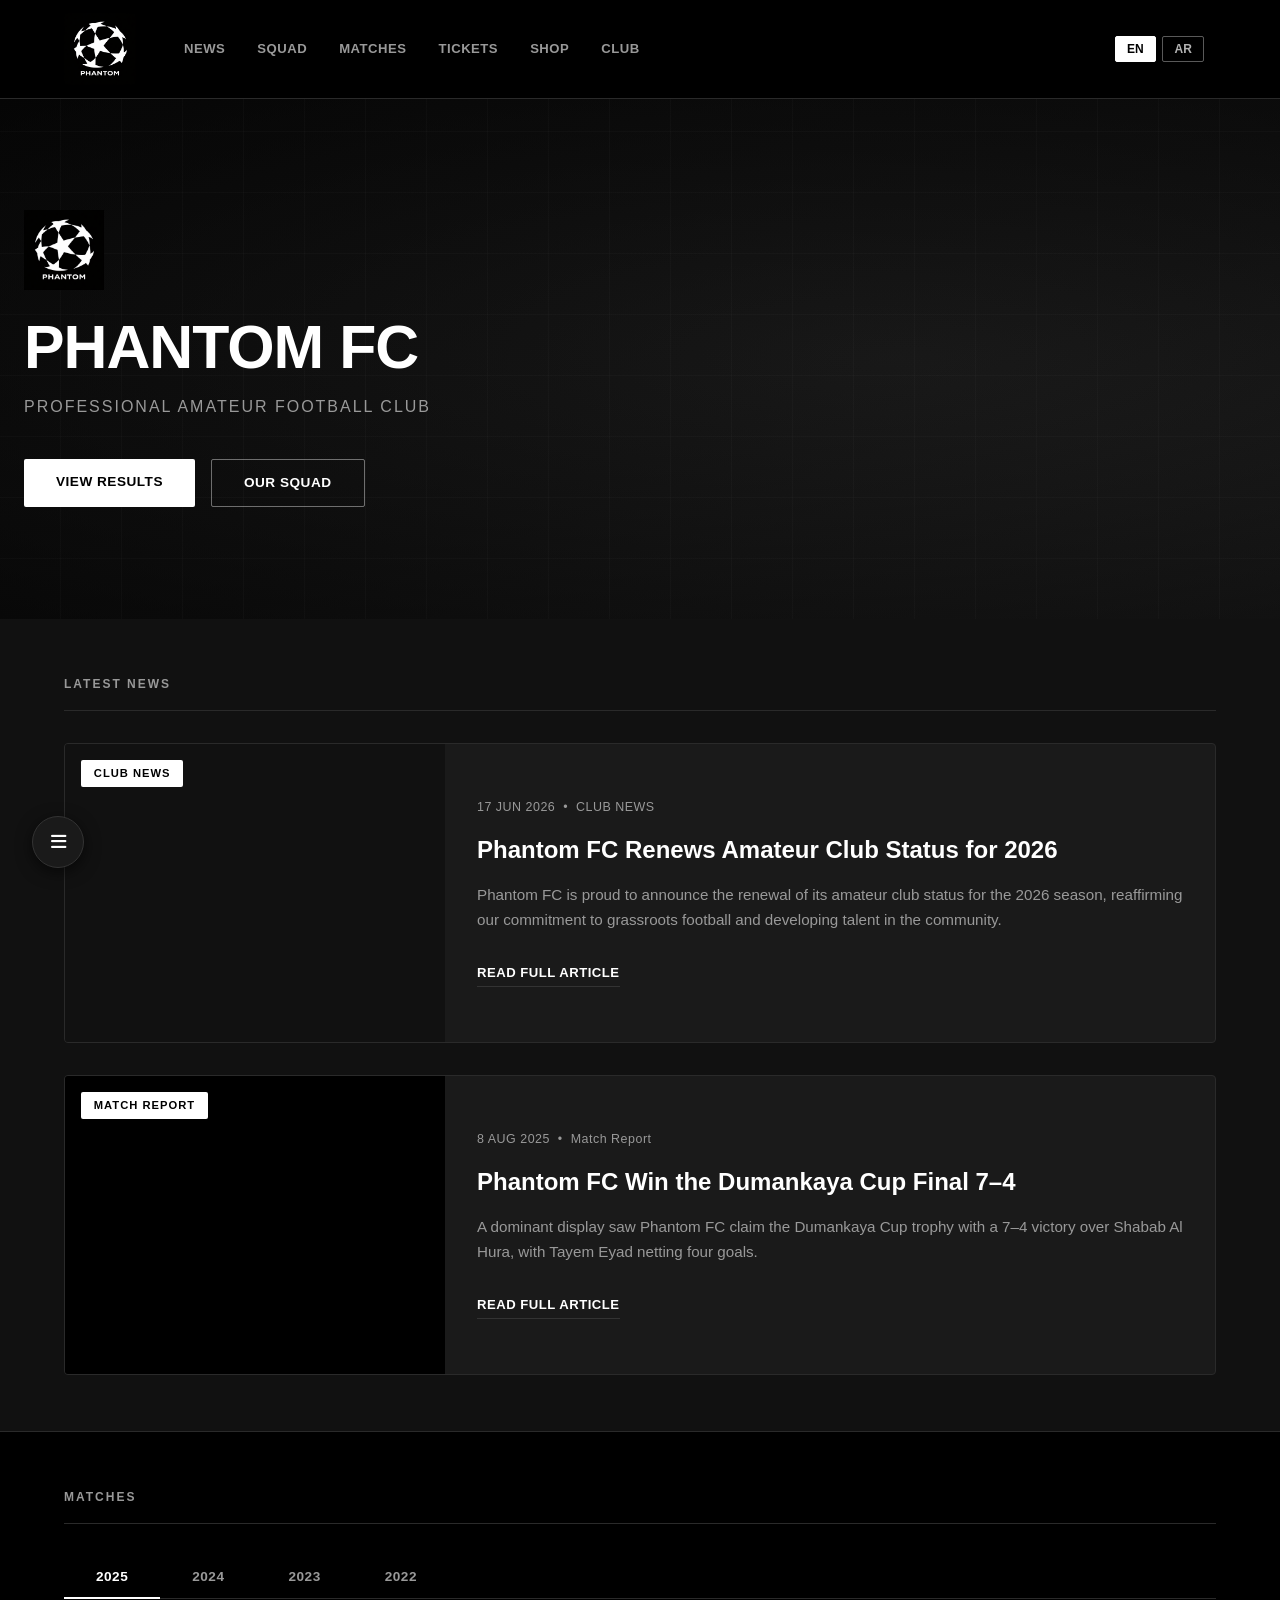
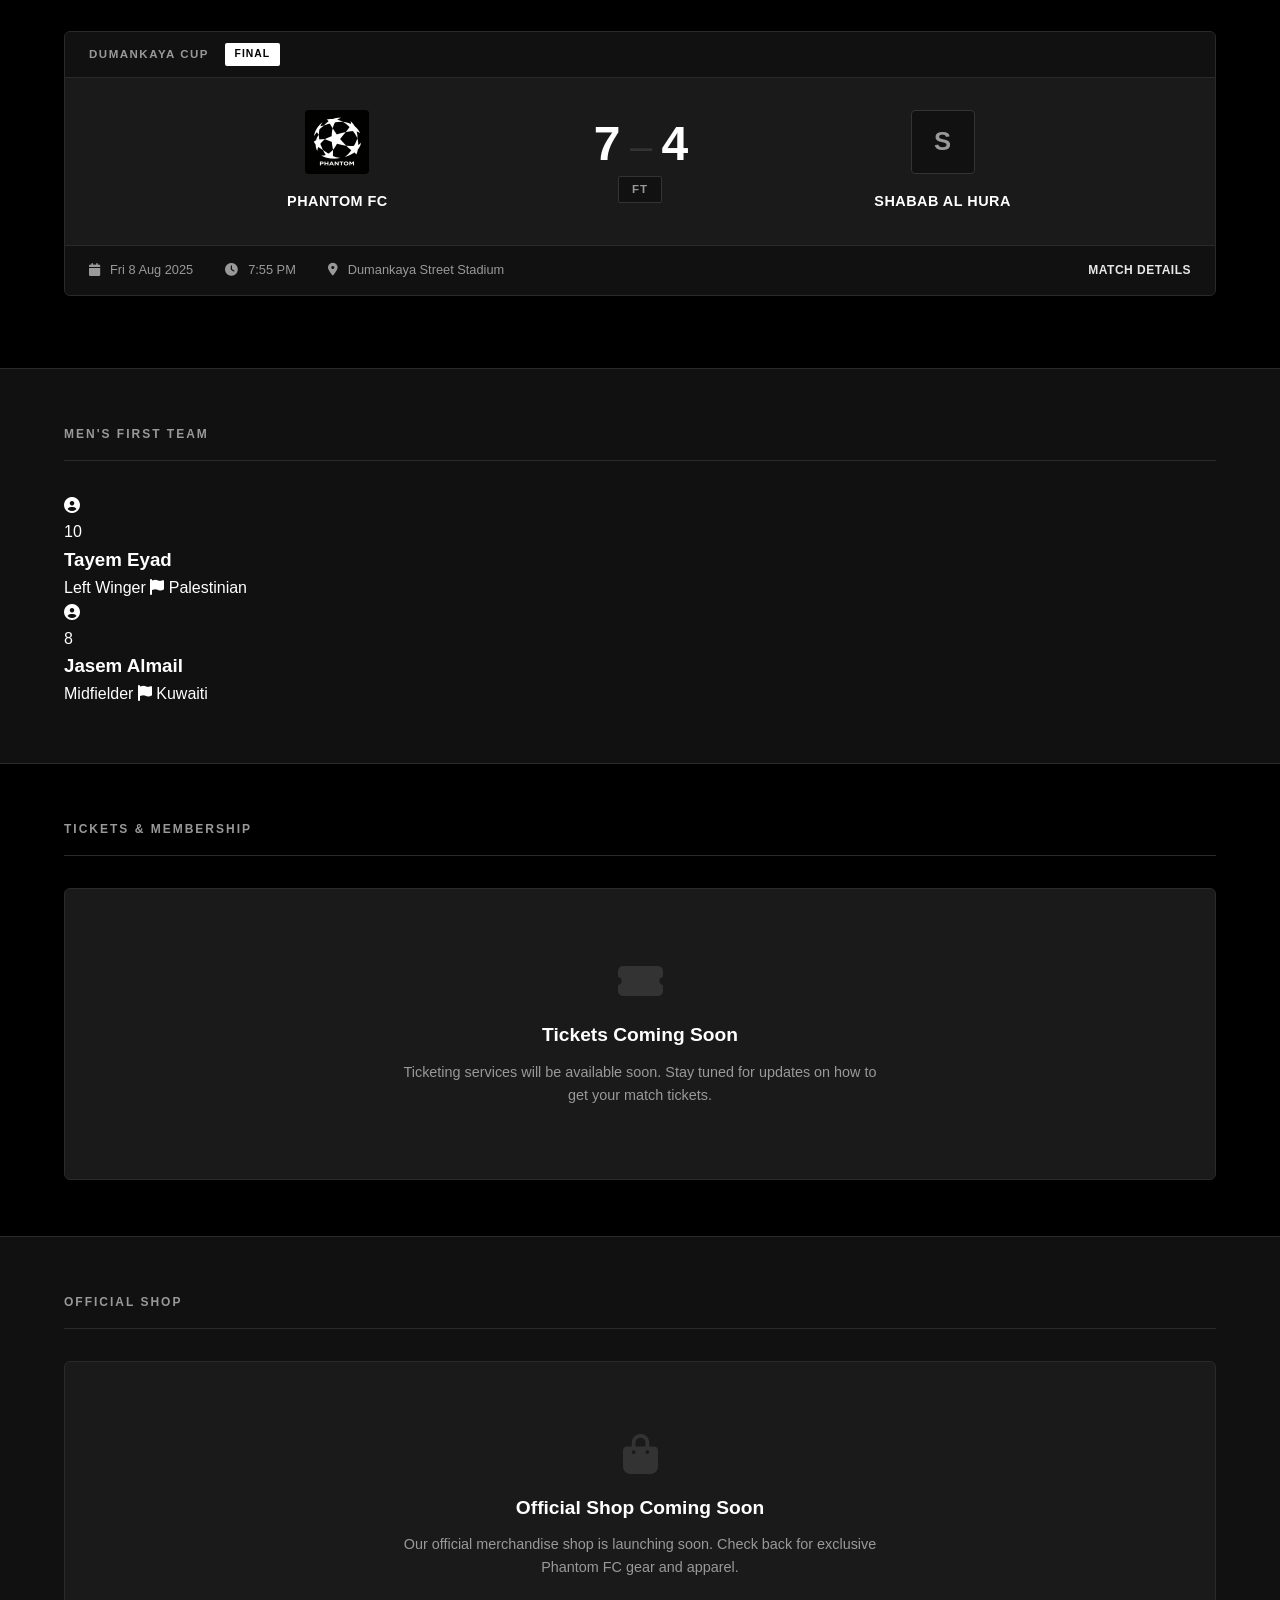
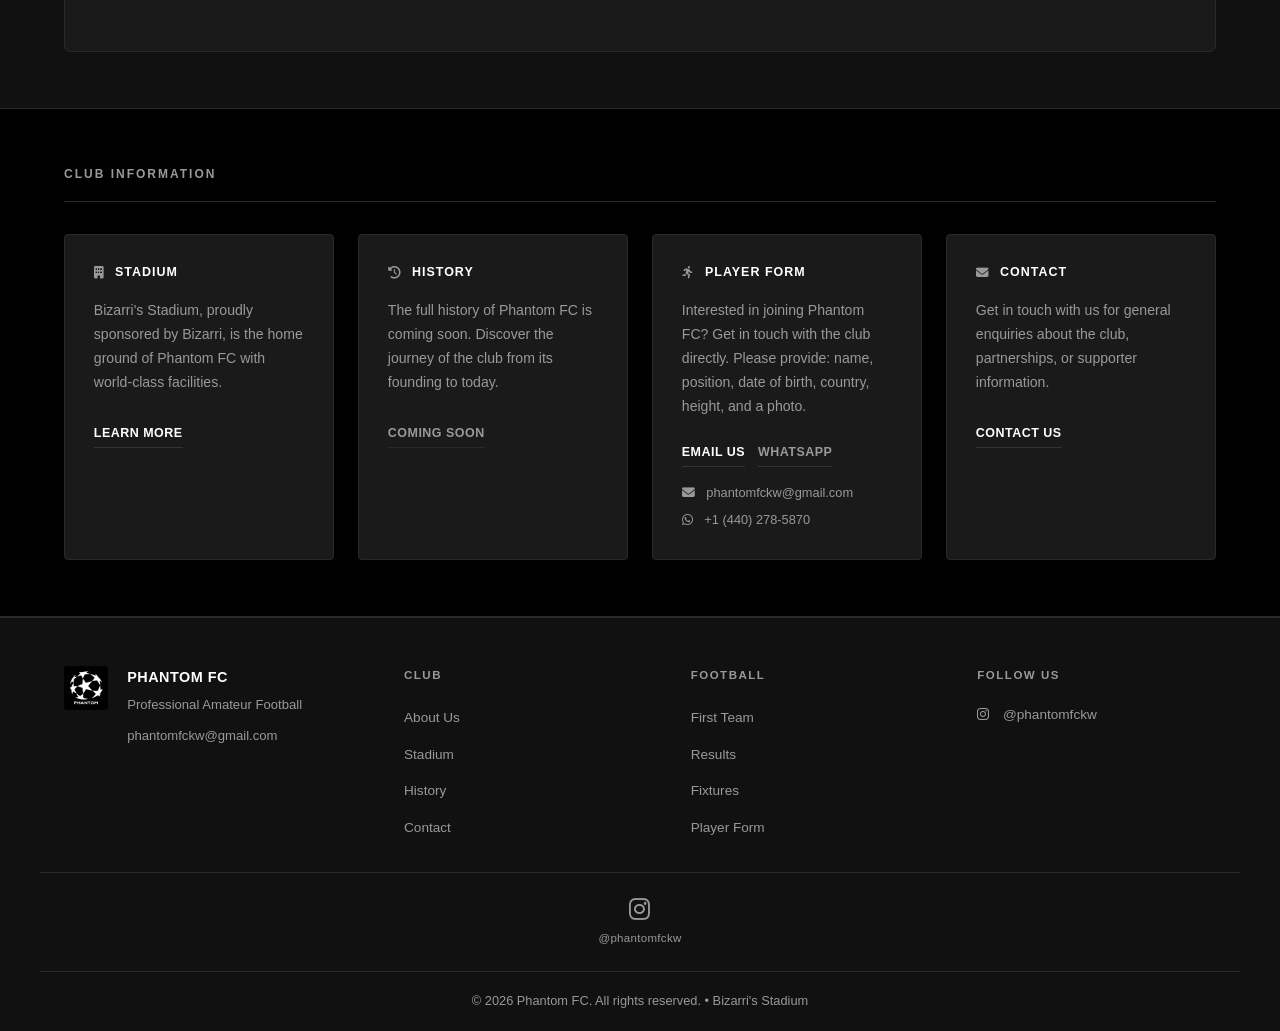
==== commit 0f88d246: "Apply site-wide improvements across all pages - Add SEO meta descriptions and Open Graph tags to all" ====
--- a/index.html
+++ b/index.html
@@ -3,6 +3,12 @@
 <head>
     <meta charset="UTF-8">
     <meta name="viewport" content="width=device-width, initial-scale=1.0">
+    <meta name="description" content="Phantom FC – Official website of Phantom FC, a professional amateur football club. News, fixtures, results, squad, and more.">
+    <meta property="og:title" content="Phantom FC – Official Website">
+    <meta property="og:description" content="Official website of Phantom FC. News, fixtures, results, squad, and more.">
+    <meta property="og:image" content="logo.png">
+    <meta property="og:type" content="website">
+    <link rel="icon" href="logo.png">
     <title>Phantom FC – Official Website</title>
     <link rel="stylesheet" href="styles.css">
     <link rel="stylesheet" href="https://cdnjs.cloudflare.com/ajax/libs/font-awesome/6.4.0/css/all.min.css">
@@ -70,6 +76,17 @@
                         <a href="news-amateur-status.html" class="news-link" data-i18n="news-read-more">READ FULL ARTICLE</a>
                     </div>
                 </article>
+                <article class="news-card">
+                    <div class="news-img news-img-2">
+                        <div class="news-category-badge">MATCH REPORT</div>
+                    </div>
+                    <div class="news-body">
+                        <span class="news-meta">8 AUG 2025 &nbsp;&bull;&nbsp; Match Report</span>
+                        <h3>Phantom FC Win the Dumankaya Cup Final 7–4</h3>
+                        <p>A dominant display saw Phantom FC claim the Dumankaya Cup trophy with a 7–4 victory over Shabab Al Hura, with Tayem Eyad netting four goals.</p>
+                        <a href="news-dumankaya-cup.html" class="news-link">READ FULL ARTICLE</a>
+                    </div>
+                </article>
             </div>
         </div>
     </section>
@@ -98,7 +115,7 @@
                         <div class="match-app-team home-team">
                             <div class="match-team-crest">
                                 <img src="logo.png" alt="PFC" onerror="this.style.display='none'; this.nextElementSibling.style.display='flex';">
-                                <span class="crest-placeholder">A</span>
+                                <span class="crest-placeholder">P</span>
                             </div>
                             <span class="match-team-name" data-i18n="team-phantom">PHANTOM FC</span>
                         </div>
@@ -162,7 +179,7 @@
                     <div class="modal-team">
                         <div class="modal-crest home">
                             <img src="logo.png" alt="PFC" onerror="this.style.display='none'; this.nextElementSibling.style.display='flex';">
-                            <span class="crest-placeholder">A</span>
+                            <span class="crest-placeholder">P</span>
                         </div>
                         <span class="modal-team-name">PHANTOM FC</span>
                     </div>
@@ -236,7 +253,7 @@
                             <span class="goal-scorer">Giyath</span>
                         </div>
                     </div>
-                    <!-- 2' Tayem (Almail) 1–1 -->
+                    <!-- 2' Tayem 1–1 -->
                     <div class="goal-row">
                         <div class="goal-home-col">
                             <span class="goal-scorer">Tayem</span>
@@ -246,7 +263,7 @@
                         <div class="goal-time-col">2'</div>
                         <div class="goal-away-col"></div>
                     </div>
-                    <!-- 3' Tayem (Almail) 2–1 -->
+                    <!-- 3' Tayem 2–1 -->
                     <div class="goal-row">
                         <div class="goal-home-col">
                             <span class="goal-scorer">Tayem</span>
@@ -266,7 +283,7 @@
                             <span class="goal-scorer">Samo</span>
                         </div>
                     </div>
-                    <!-- 13' Jasem (Almail) 3–2 -->
+                    <!-- 13' Jasem 3–2 -->
                     <div class="goal-row">
                         <div class="goal-home-col">
                             <span class="goal-scorer">Jasem</span>
@@ -276,7 +293,7 @@
                         <div class="goal-time-col">13'</div>
                         <div class="goal-away-col"></div>
                     </div>
-                    <!-- 14' Tayem (Almail) 4–2 -->
+                    <!-- 14' Tayem 4–2 -->
                     <div class="goal-row">
                         <div class="goal-home-col">
                             <span class="goal-scorer">Tayem</span>
@@ -296,7 +313,7 @@
                             <span class="goal-scorer">Samo</span>
                         </div>
                     </div>
-                    <!-- 15' Jasem (Almail) 5–3 -->
+                    <!-- 15' Jasem 5–3 -->
                     <div class="goal-row">
                         <div class="goal-home-col">
                             <span class="goal-scorer">Jasem</span>
@@ -316,7 +333,7 @@
                             <span class="goal-scorer">Samo</span>
                         </div>
                     </div>
-                    <!-- 17' Jasem (Almail) 6–4 -->
+                    <!-- 17' Jasem 6–4 -->
                     <div class="goal-row">
                         <div class="goal-home-col">
                             <span class="goal-scorer">Jasem</span>
@@ -326,7 +343,7 @@
                         <div class="goal-time-col">17'</div>
                         <div class="goal-away-col"></div>
                     </div>
-                    <!-- 20'+1 Tayem (Almail) 7–4 -->
+                    <!-- 20'+1 Tayem 7–4 -->
                     <div class="goal-row">
                         <div class="goal-home-col">
                             <span class="goal-scorer">Tayem</span>
@@ -371,10 +388,25 @@
     <section id="teams" class="teams-section">
         <div class="section-container">
             <h2 class="section-title" data-i18n="squad-title">MEN'S FIRST TEAM</h2>
-            <div class="coming-soon-section">
-                <i class="fas fa-users"></i>
-                <h3 data-i18n="squad-coming">Squad Coming Soon</h3>
-                <p data-i18n="player-profiles">Player profiles for the Phantom FC squad will be published soon. Check back for full squad details.</p>
+            <div class="squad-grid">
+                <div class="squad-card">
+                    <div class="squad-card-photo squad-photo-placeholder"><i class="fas fa-user-circle"></i></div>
+                    <div class="squad-card-info">
+                        <span class="squad-card-number">10</span>
+                        <h3 class="squad-card-name">Tayem Eyad</h3>
+                        <span class="squad-card-position">Left Winger</span>
+                        <span class="squad-card-nationality"><i class="fas fa-flag"></i> Palestinian</span>
+                    </div>
+                </div>
+                <div class="squad-card">
+                    <div class="squad-card-photo squad-photo-placeholder"><i class="fas fa-user-circle"></i></div>
+                    <div class="squad-card-info">
+                        <span class="squad-card-number">8</span>
+                        <h3 class="squad-card-name">Jasem Almail</h3>
+                        <span class="squad-card-position">Midfielder</span>
+                        <span class="squad-card-nationality"><i class="fas fa-flag"></i> Kuwaiti</span>
+                    </div>
+                </div>
             </div>
         </div>
     </section>
@@ -422,18 +454,18 @@
                     <h4><i class="fas fa-running"></i> <span data-i18n="player-form">PLAYER FORM</span></h4>
                     <p data-i18n="player-form-desc">Interested in joining Phantom FC? Get in touch with the club directly. Please provide: name, position, date of birth, country, height, and a photo.</p>
                     <div class="contact-links">
-                        <a href="mailto:almailclub@gmail.com?subject=Player%20Application&body=Name:%0APosition:%0ADate%20of%20Birth:%0ACountry:%0AHeight:%0A%0APlease%20attach%20a%20photo." class="info-link" data-i18n="email-us">EMAIL US</a>
+                        <a href="mailto:phantomfckw@gmail.com?subject=Player%20Application&body=Name:%0APosition:%0ADate%20of%20Birth:%0ACountry:%0AHeight:%0A%0APlease%20attach%20a%20photo." class="info-link" data-i18n="email-us">EMAIL US</a>
                         <a href="https://wa.me/14402785870?text=Hi%2C%20I%27m%20interested%20in%20joining%20Phantom%20FC" target="_blank" rel="noopener" class="info-link whatsapp" data-i18n="whatsapp">WHATSAPP</a>
                     </div>
                     <div class="contact-details">
-                        <span><i class="fas fa-envelope"></i> almailclub@gmail.com</span>
+                        <span><i class="fas fa-envelope"></i> phantomfckw@gmail.com</span>
                         <span><i class="fab fa-whatsapp"></i> +1 (440) 278-5870</span>
                     </div>
                 </div>
                 <div class="info-box">
                     <h4><i class="fas fa-envelope"></i> <span data-i18n="contact">CONTACT</span></h4>
                     <p data-i18n="contact-desc">Get in touch with us for general enquiries about the club, partnerships, or supporter information.</p>
-                    <a href="mailto:almailclub@gmail.com" class="info-link" data-i18n="contact-us">CONTACT US</a>
+                    <a href="mailto:phantomfckw@gmail.com" class="info-link" data-i18n="contact-us">CONTACT US</a>
                 </div>
             </div>
         </div>
@@ -450,7 +482,7 @@
                 <div>
                     <h3>PHANTOM FC</h3>
                     <p>Professional Amateur Football</p>
-                    <p class="footer-email"><a href="mailto:almailclub@gmail.com">almailclub@gmail.com</a></p>
+                    <p class="footer-email"><a href="mailto:phantomfckw@gmail.com">phantomfckw@gmail.com</a></p>
                 </div>
             </div>
             <div class="footer-cols">
@@ -476,9 +508,6 @@
                     <h4>FOLLOW US</h4>
                     <ul class="social-list">
                         <li><a href="https://www.instagram.com/phantomfckw" target="_blank" rel="noopener"><i class="fab fa-instagram"></i> @phantomfckw</a></li>
-                        <li><a href="https://x.com/almailclub" target="_blank" rel="noopener"><i class="fab fa-x-twitter"></i> @almailclub</a></li>
-                        <li><a href="https://youtube.com/@almailsportsclub" target="_blank" rel="noopener"><i class="fab fa-youtube"></i> @almailsportsclub</a></li>
-                        <li><a href="https://tiktok.com/@almail_sc" target="_blank" rel="noopener"><i class="fab fa-tiktok"></i> @almail_sc</a></li>
                     </ul>
                 </div>
             </div>
@@ -489,18 +518,6 @@
             <a href="https://www.instagram.com/phantomfckw" target="_blank" rel="noopener" class="social-icon-link">
                 <i class="fab fa-instagram"></i>
                 <span>@phantomfckw</span>
-            </a>
-            <a href="https://x.com/almailclub" target="_blank" rel="noopener" class="social-icon-link">
-                <i class="fab fa-x-twitter"></i>
-                <span>@almailclub</span>
-            </a>
-            <a href="https://youtube.com/@almailsportsclub" target="_blank" rel="noopener" class="social-icon-link">
-                <i class="fab fa-youtube"></i>
-                <span>@almailsportsclub</span>
-            </a>
-            <a href="https://tiktok.com/@almail_sc" target="_blank" rel="noopener" class="social-icon-link">
-                <i class="fab fa-tiktok"></i>
-                <span>@almail_sc</span>
             </a>
         </div>
 
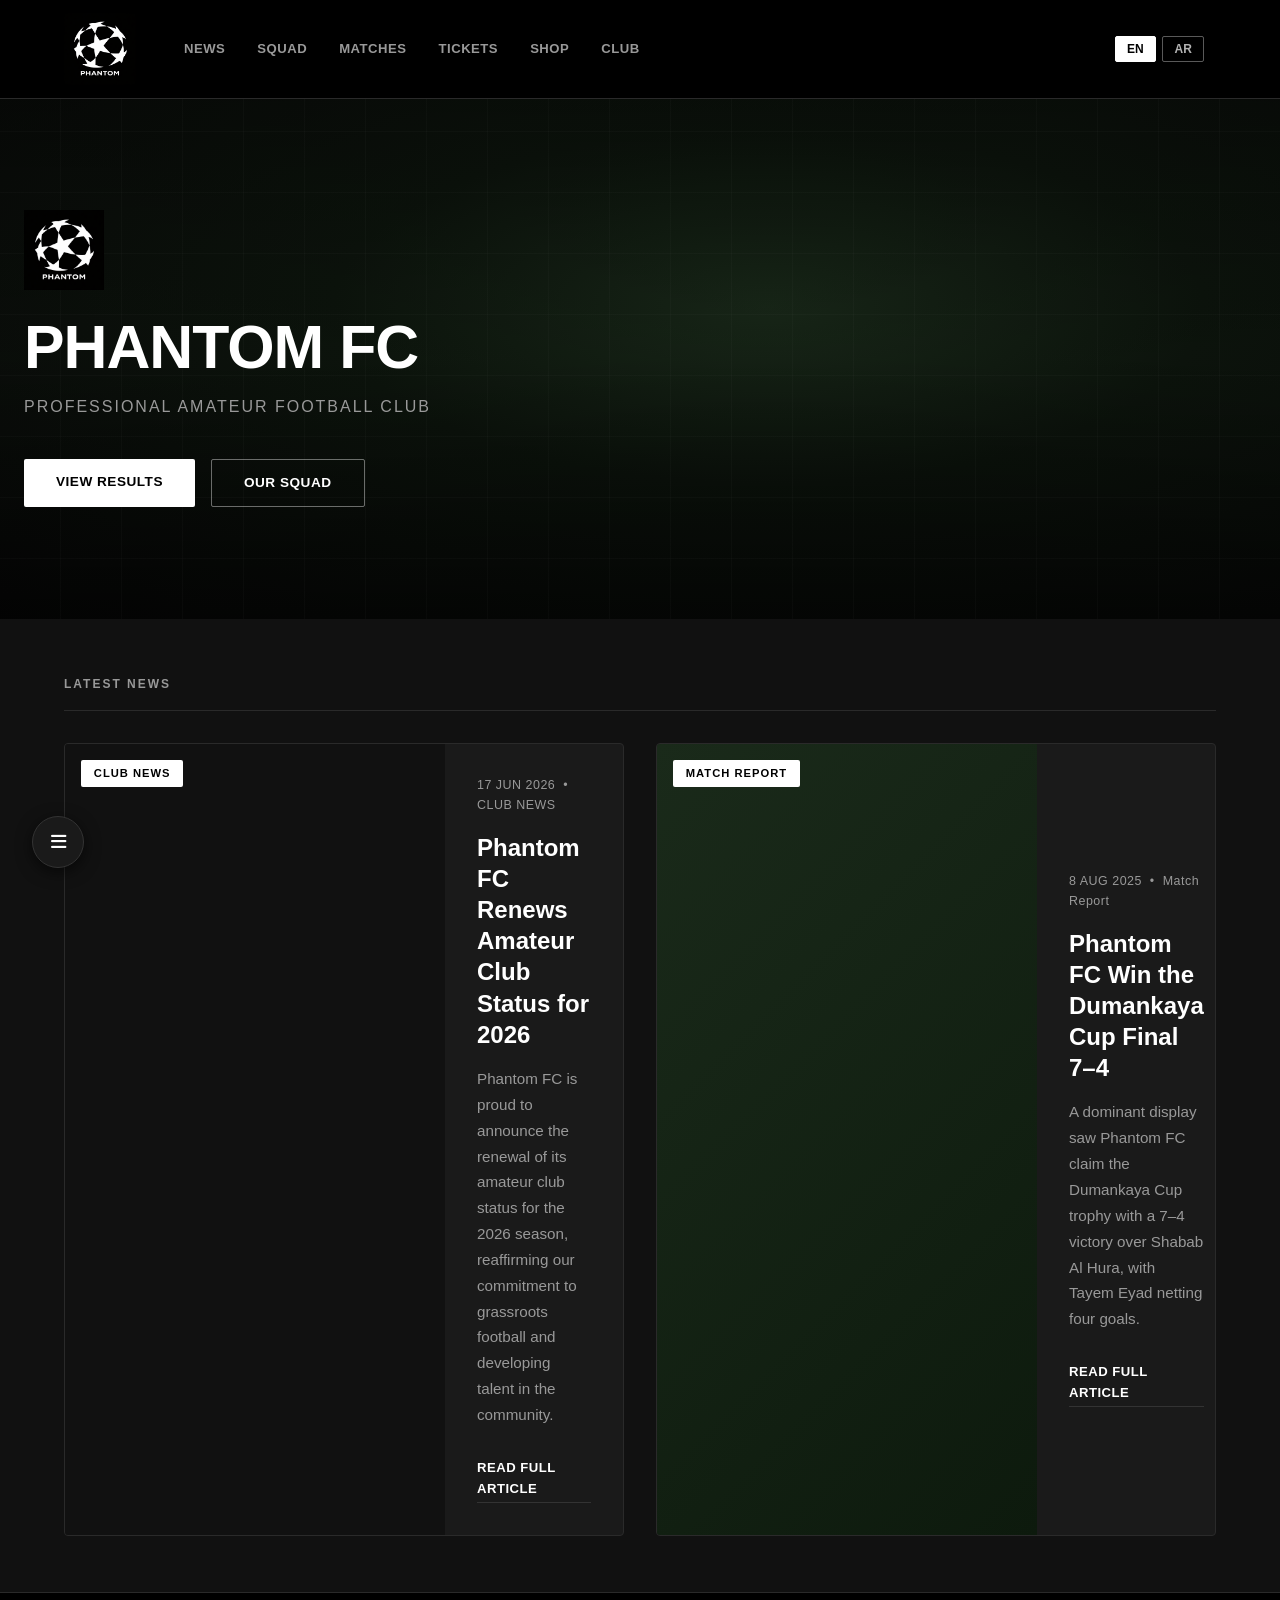
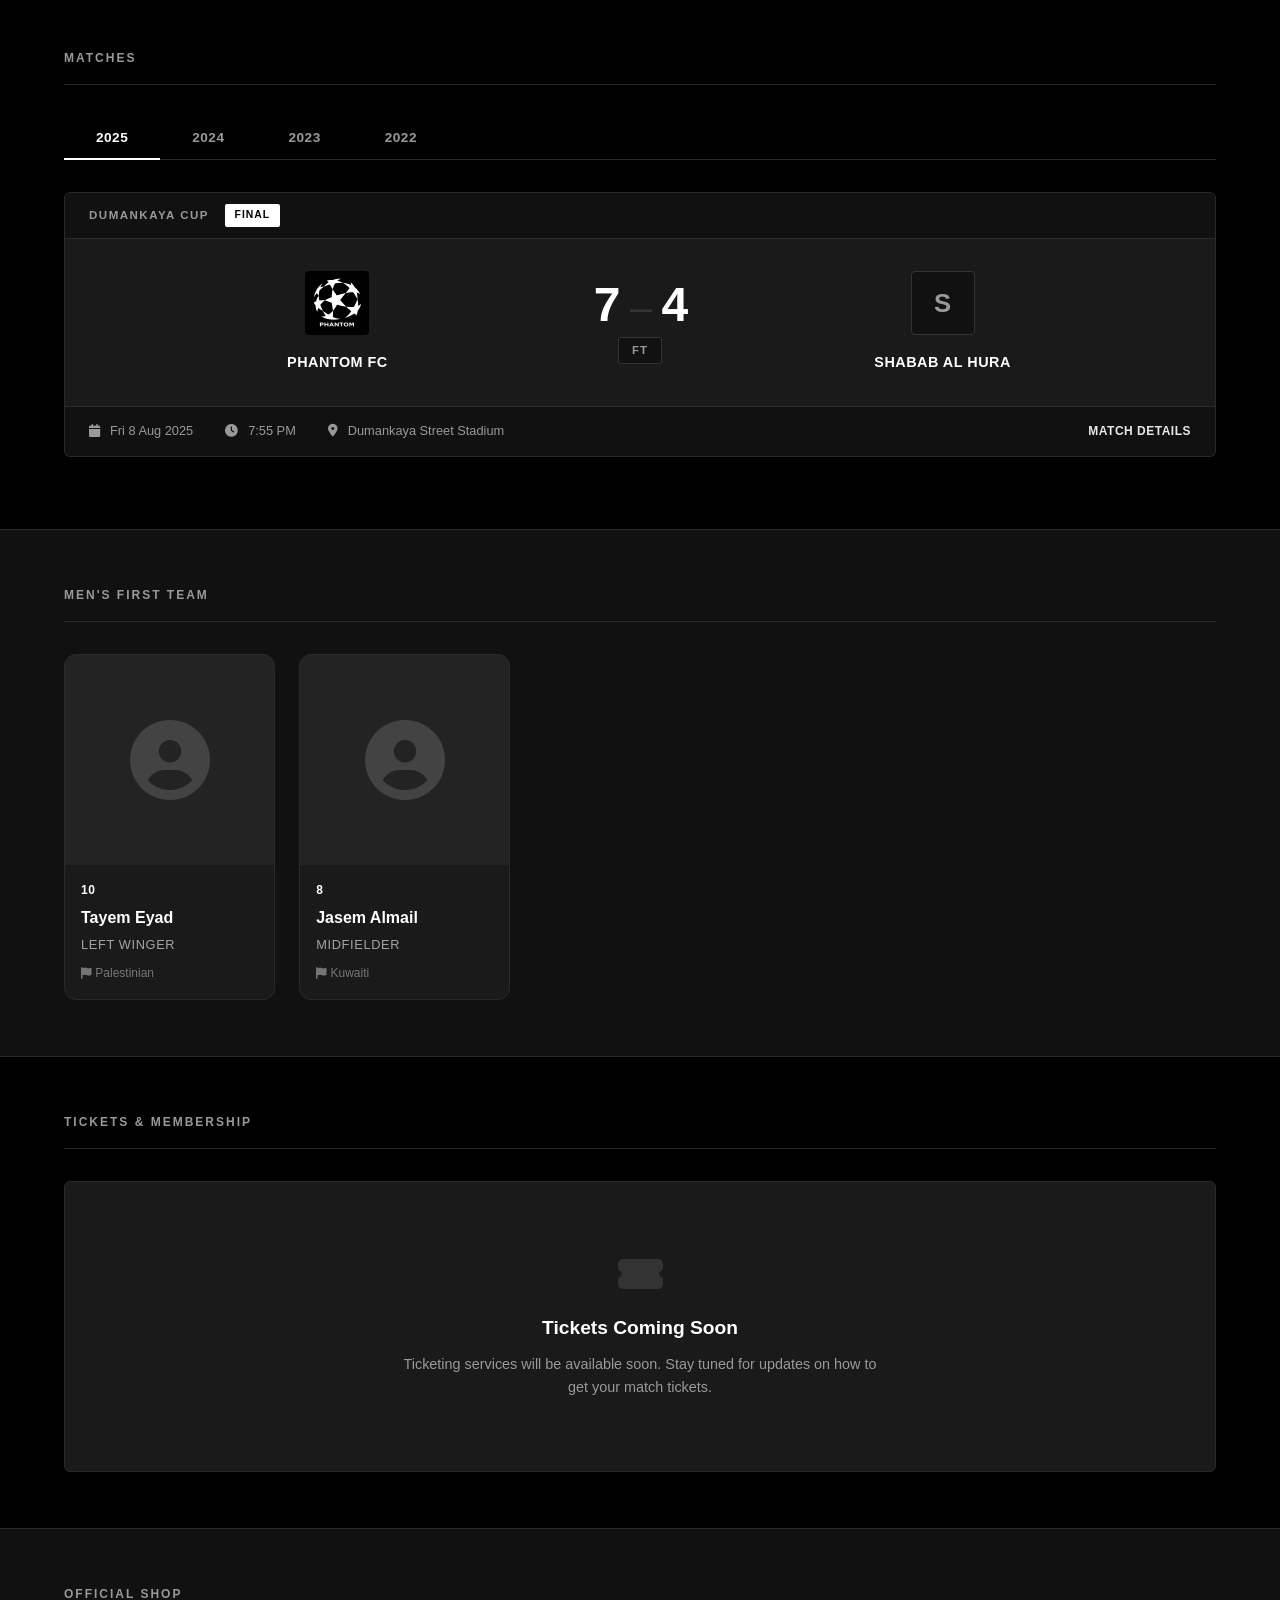
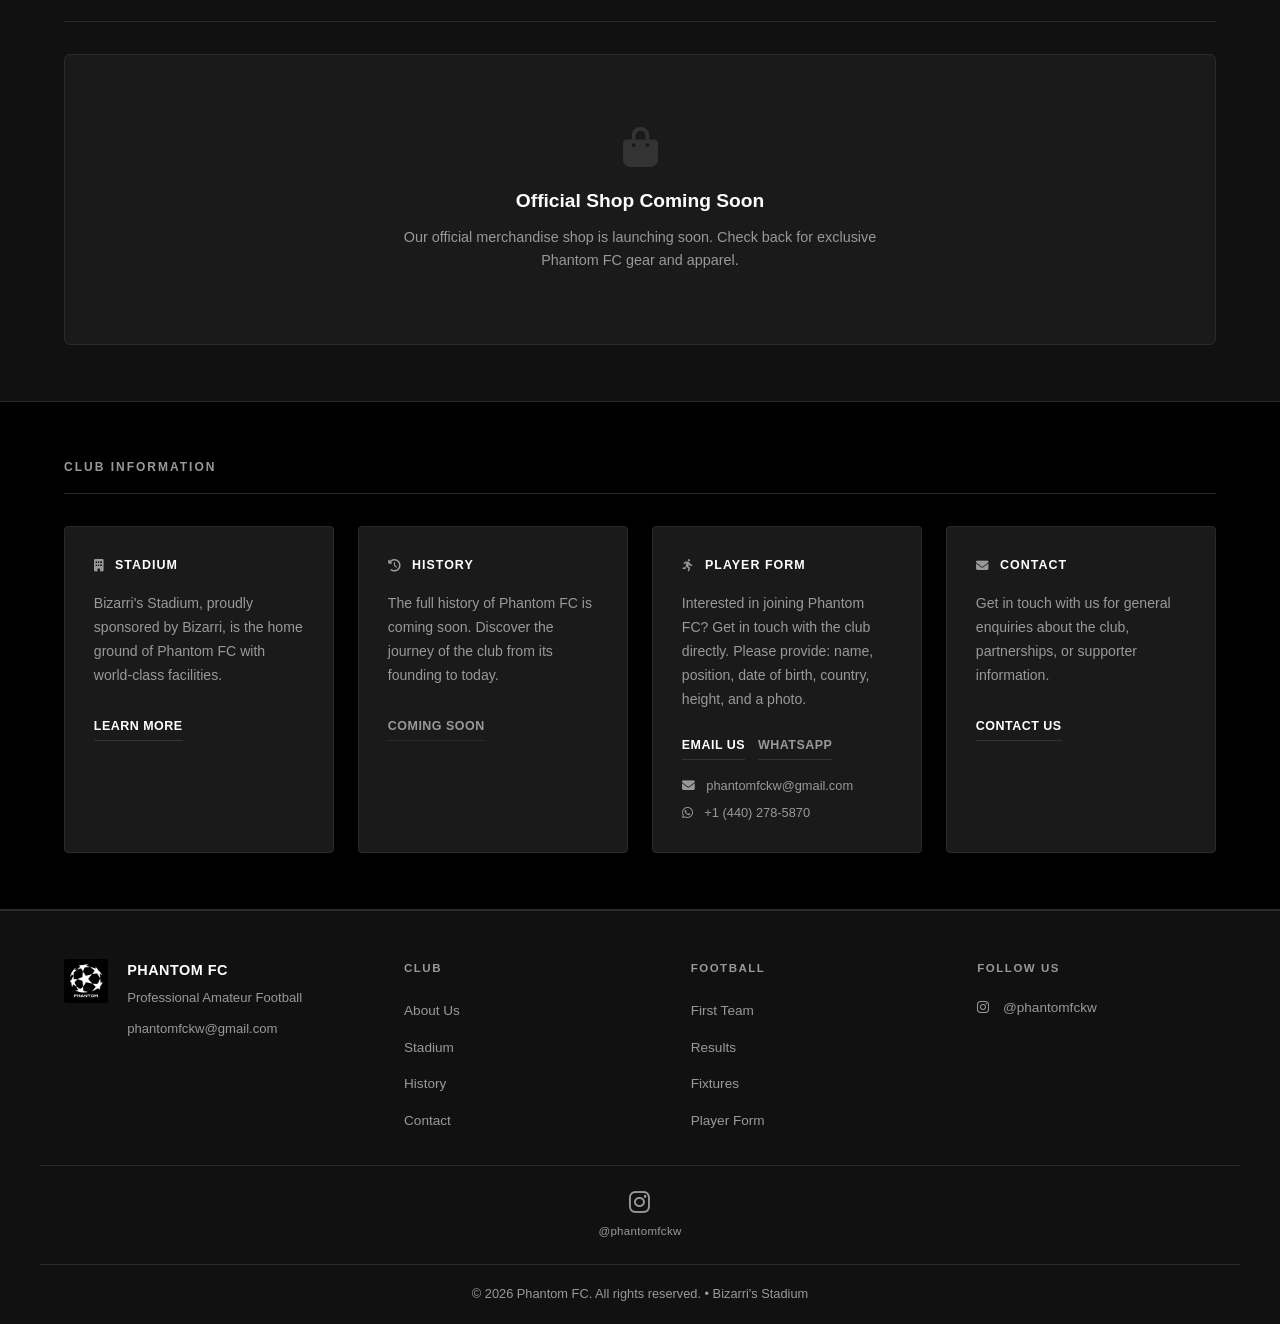
==== commit ef21da10: "Polish accessibility, layout, and visual improvements - Remove non-functional search button from all" ====
--- a/index.html
+++ b/index.html
@@ -34,11 +34,10 @@
             </nav>
             <div class="header-right">
                 <div class="language-switcher">
-                    <button class="lang-btn active" data-lang="en" onclick="setLanguage('en')">EN</button>
-                    <button class="lang-btn" data-lang="ar" onclick="setLanguage('ar')">AR</button>
-                </div>
-                <button class="search-btn"><i class="fas fa-search"></i></button>
-                <button class="menu-btn" id="menuBtn"><i class="fas fa-bars"></i></button>
+                    <button class="lang-btn active" data-lang="en" onclick="setLanguage('en')" aria-label="Switch to English">EN</button>
+                    <button class="lang-btn" data-lang="ar" onclick="setLanguage('ar')" aria-label="Switch to Arabic">AR</button>
+                </div>
+                <button class="menu-btn" id="menuBtn" aria-label="Open navigation menu"><i class="fas fa-bars"></i></button>
             </div>
         </div>
     </header>
@@ -539,7 +538,7 @@
         <nav class="float-menu-panel" id="floatMenuPanel">
             <div class="float-menu-header">
                 <span>MENU</span>
-                <button onclick="closeFloatMenu()"><i class="fas fa-times"></i></button>
+                <button onclick="closeFloatMenu()" aria-label="Close menu"><i class="fas fa-times"></i></button>
             </div>
             <ul class="float-menu-links">
                 <li><a href="#latest"  onclick="closeFloatMenu()"><i class="fas fa-newspaper"></i> <span data-i18n="nav-news">NEWS</span></a></li>
--- a/styles.css
+++ b/styles.css
@@ -222,7 +222,7 @@
 
 /* ── HERO ───────────────────────────────────────────────────– */
 .hero {
-    background: linear-gradient(160deg, #0a0a0a 0%, #111111 60%, #1a1a1a 100%);
+    background: radial-gradient(ellipse at 60% 40%, #1a2a1a 0%, #0d150d 40%, #080808 100%);
     position: relative;
     min-height: 520px;
     display: flex;
@@ -242,7 +242,7 @@
 }
 
 .hero-bg, .hero-overlay { position: absolute; inset: 0; }
-.hero-overlay { background: radial-gradient(ellipse at 70% 50%, rgba(255,255,255,0.03) 0%, rgba(0,0,0,0.5) 100%); }
+.hero-overlay { background: linear-gradient(to bottom, rgba(0,0,0,0.3) 0%, rgba(0,0,0,0.1) 50%, rgba(0,0,0,0.6) 100%); }
 
 .hero-content {
     position: relative;
@@ -327,7 +327,11 @@
     border-bottom: 1px solid var(--border);
 }
 
-.news-grid { display: flex; flex-direction: column; gap: 2rem; }
+.news-grid {
+    display: grid;
+    grid-template-columns: 1fr 1fr;
+    gap: 2rem;
+}
 
 .news-card {
     background: var(--primary-light);
@@ -1349,6 +1353,10 @@
     .hero { min-height: 380px; padding: 2.5rem 16px; }
     .hero-title { font-size: 2rem; }
 
+    .news-grid {
+        grid-template-columns: 1fr;
+    }
+
     .news-card {
         grid-template-columns: 1fr;
         min-height: auto;
@@ -1652,3 +1660,77 @@
     color: var(--white) !important;
     -webkit-text-fill-color: var(--white) !important;
 }
+
+/* Squad Grid */
+.squad-grid {
+    display: grid;
+    grid-template-columns: repeat(auto-fill, minmax(200px, 1fr));
+    gap: 1.5rem;
+    margin-top: 2rem;
+}
+
+.squad-card {
+    background: var(--card-bg, #1a1a1a);
+    border: 1px solid var(--border, rgba(255,255,255,0.08));
+    border-radius: 12px;
+    overflow: hidden;
+    transition: transform 0.2s ease, box-shadow 0.2s ease;
+    cursor: default;
+}
+
+.squad-card:hover {
+    transform: translateY(-4px);
+    box-shadow: 0 8px 24px rgba(0,0,0,0.3);
+}
+
+.squad-card-photo {
+    width: 100%;
+    aspect-ratio: 1;
+    background: rgba(255,255,255,0.04);
+    display: flex;
+    align-items: center;
+    justify-content: center;
+}
+
+.squad-photo-placeholder i {
+    font-size: 5rem;
+    color: rgba(255,255,255,0.15);
+}
+
+.squad-card-info {
+    padding: 1rem;
+    display: flex;
+    flex-direction: column;
+    gap: 0.3rem;
+}
+
+.squad-card-number {
+    font-size: 0.75rem;
+    font-weight: 700;
+    color: var(--accent, #e8c84a);
+    letter-spacing: 0.05em;
+}
+
+.squad-card-name {
+    font-size: 1rem;
+    font-weight: 700;
+    margin: 0;
+    color: #fff;
+}
+
+.squad-card-position {
+    font-size: 0.8rem;
+    color: rgba(255,255,255,0.6);
+    text-transform: uppercase;
+    letter-spacing: 0.05em;
+}
+
+.squad-card-nationality {
+    font-size: 0.75rem;
+    color: rgba(255,255,255,0.4);
+    margin-top: 0.2rem;
+}
+
+.news-img-2 {
+    background: linear-gradient(135deg, #1a2a1a 0%, #0d1a0d 100%);
+}
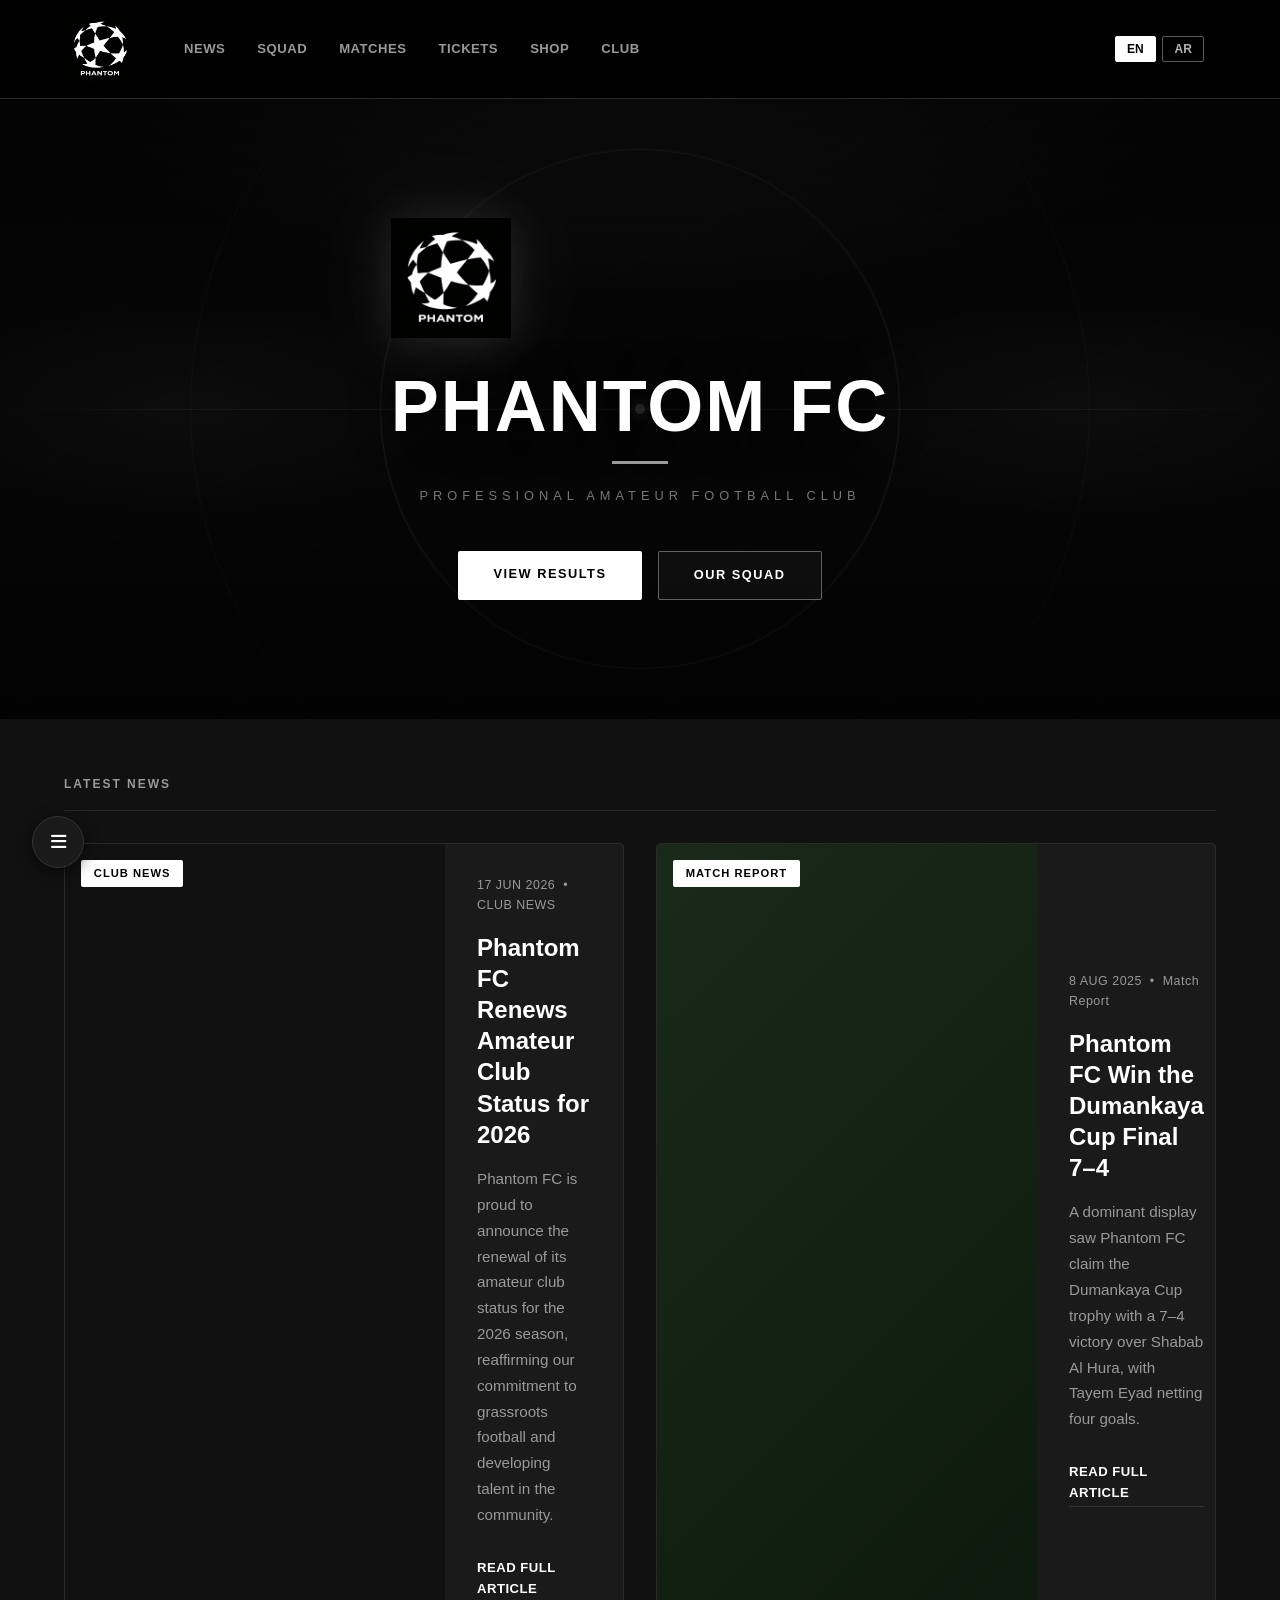
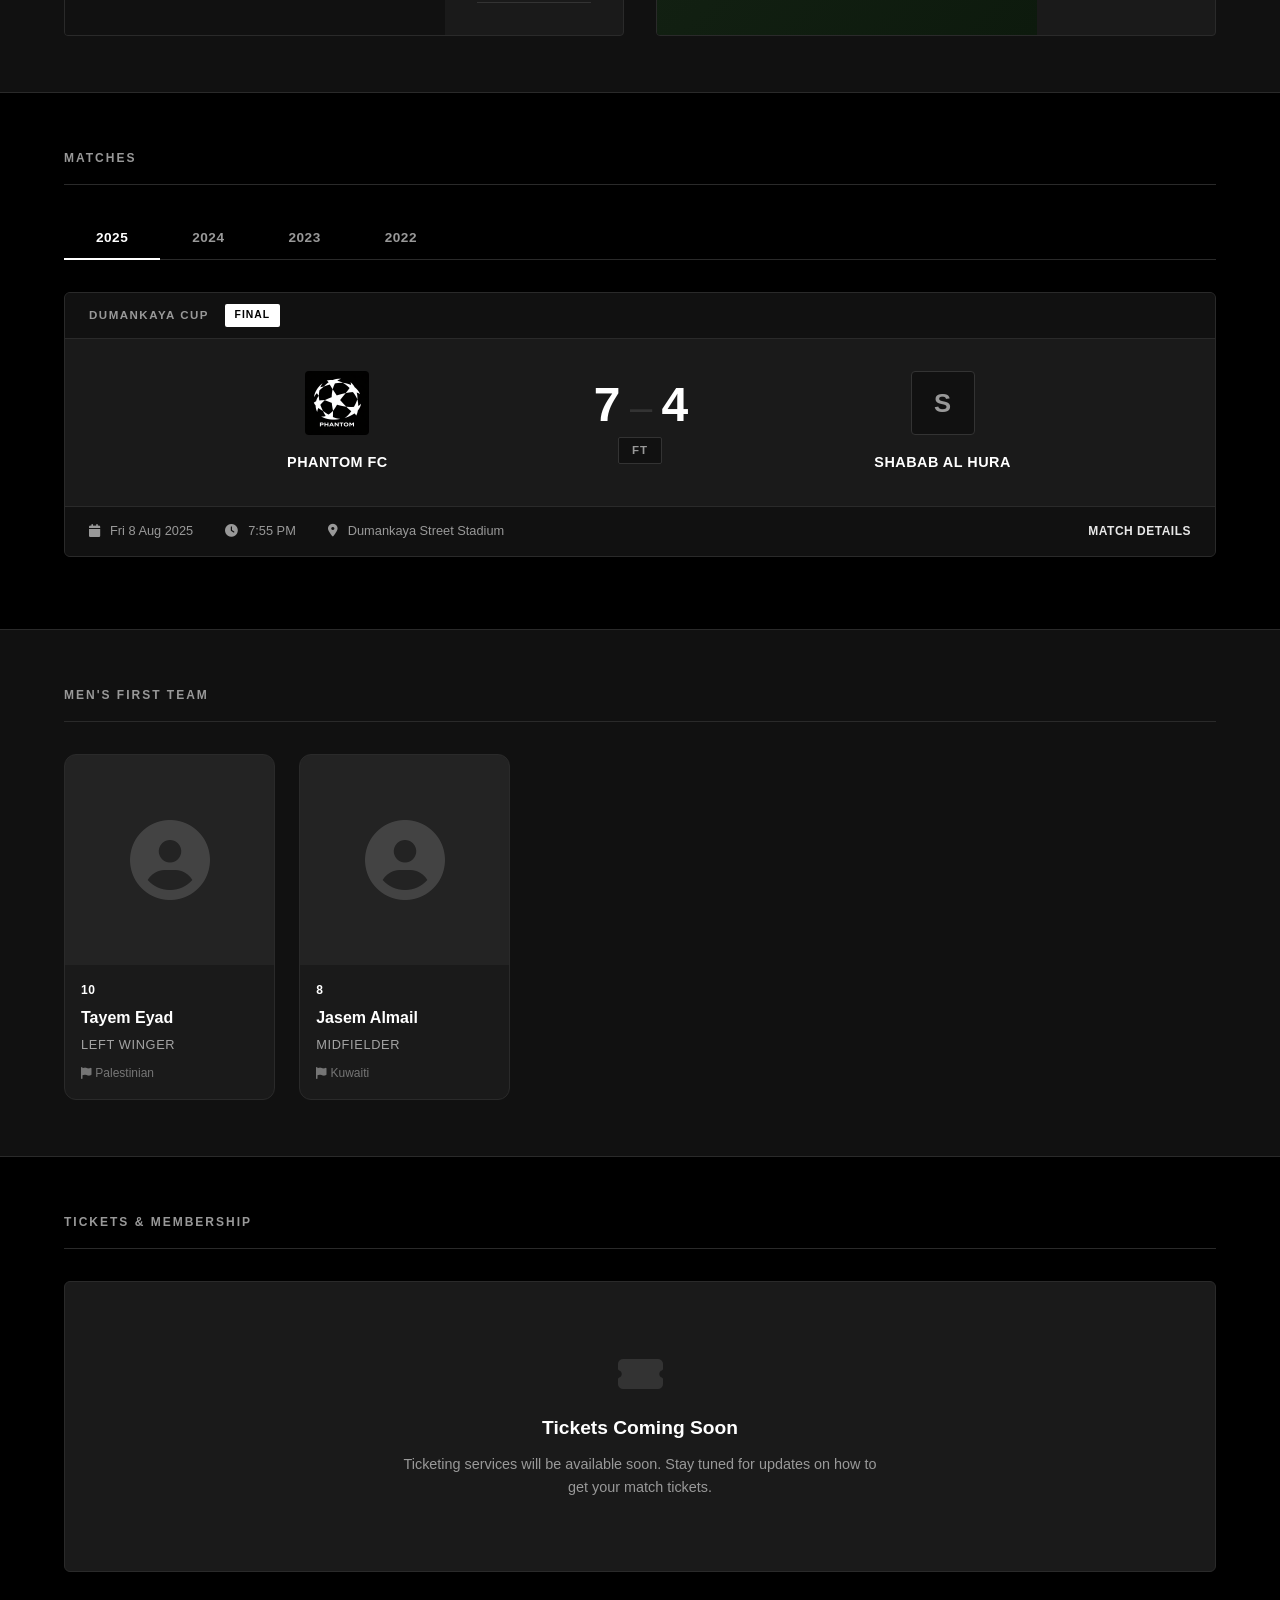
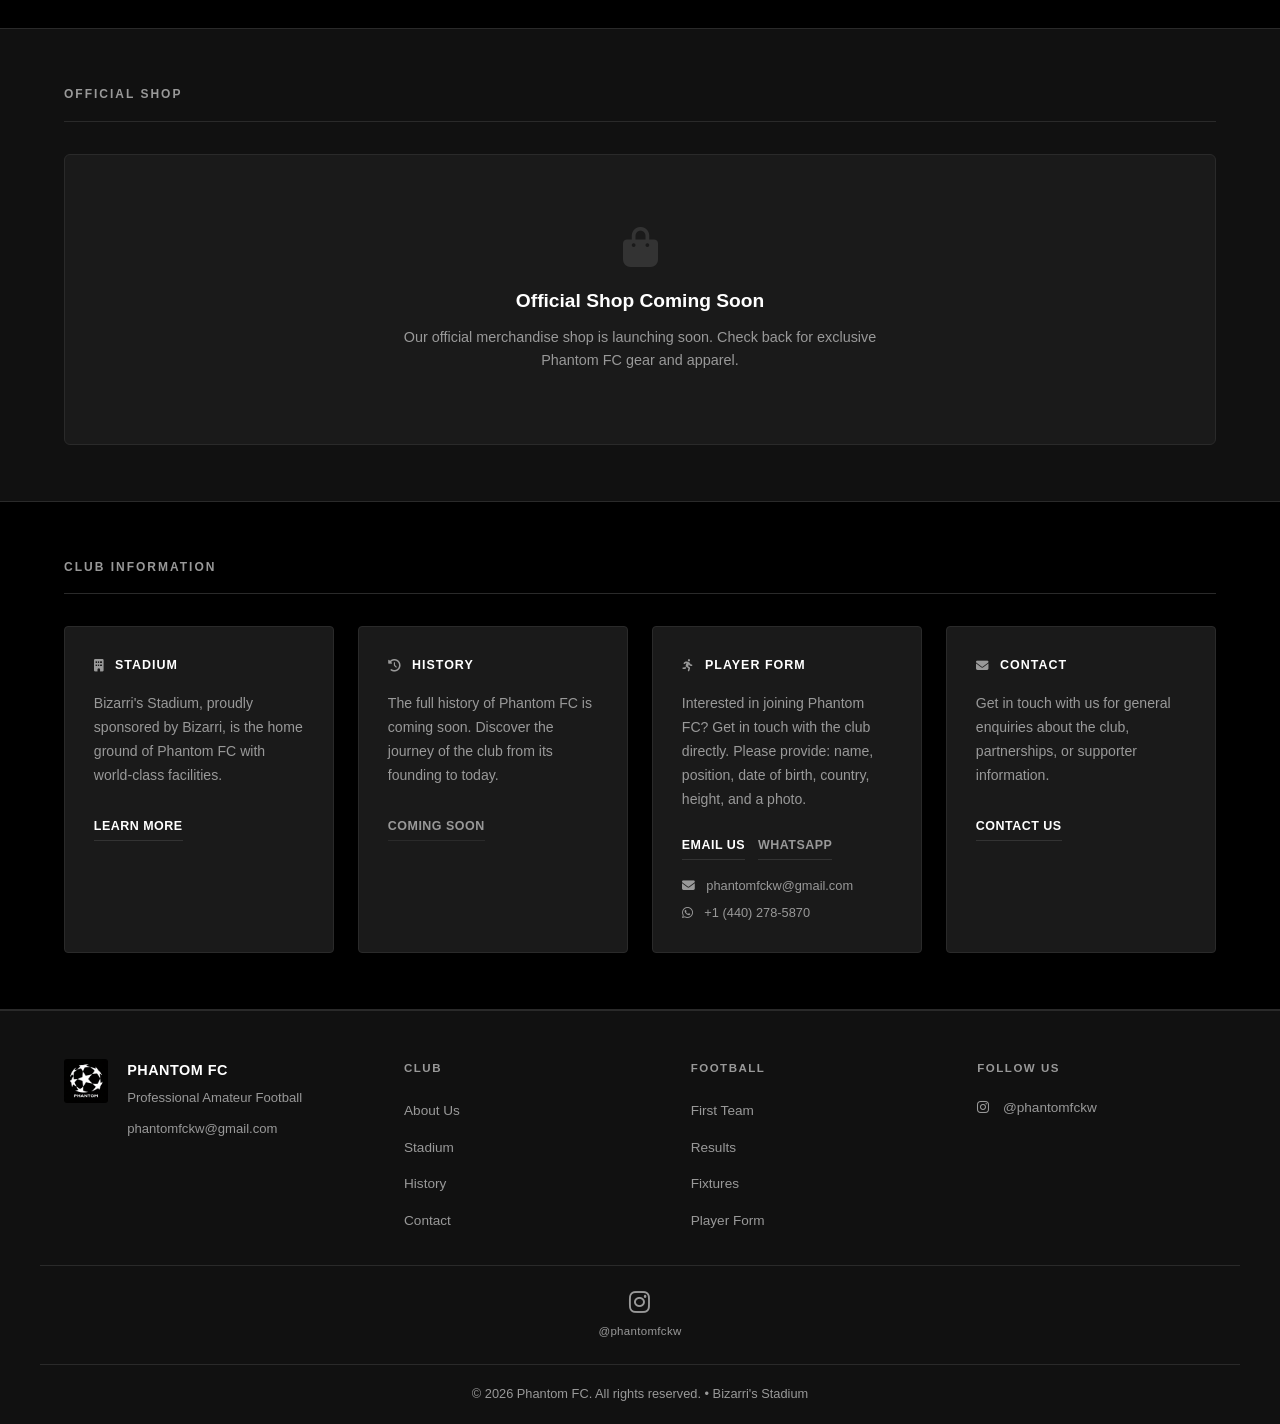
==== commit 4f2a40f0: "Redesign hero section with professional football pitch aesthetic - Center hero content horizontally " ====
--- a/index.html
+++ b/index.html
@@ -45,12 +45,19 @@
     <!-- ── HERO SECTION ──────────────────────────────────── -->
     <section class="hero">
         <div class="hero-bg"></div>
+        <div class="hero-pitch">
+            <div class="pitch-outer-ring"></div>
+            <div class="pitch-center-circle"></div>
+            <div class="pitch-halfway-line"></div>
+            <div class="pitch-center-spot"></div>
+        </div>
         <div class="hero-overlay"></div>
         <div class="hero-content">
             <div class="hero-logo-wrap">
                 <img src="logo.png" alt="Phantom FC" class="hero-logo-img" onerror="this.style.display='none';">
             </div>
             <h1 class="hero-title" data-i18n="hero-title">PHANTOM FC</h1>
+            <div class="hero-title-bar"></div>
             <p class="hero-subtitle" data-i18n="hero-subtitle">Professional Amateur Football Club</p>
             <div class="hero-buttons">
                 <a href="#matches" class="hero-btn btn-white" data-i18n="hero-btn-results">VIEW RESULTS</a>
--- a/styles.css
+++ b/styles.css
@@ -221,68 +221,179 @@
 
 
 /* ── HERO ───────────────────────────────────────────────────– */
+/* ── HERO ───────────────────────────────────────────────────── */
 .hero {
-    background: radial-gradient(ellipse at 60% 40%, #1a2a1a 0%, #0d150d 40%, #080808 100%);
+    background: #060606;
     position: relative;
-    min-height: 520px;
-    display: flex;
-    align-items: center;
+    min-height: 620px;
+    display: flex;
+    align-items: center;
+    justify-content: center;
     overflow: hidden;
-    padding: 4rem 24px;
-}
-
+    padding: 6rem 24px;
+}
+
+/* Atmospheric floodlight glow from above */
+.hero::before {
+    content: '';
+    position: absolute;
+    inset: 0;
+    background:
+        radial-gradient(ellipse 70% 60% at 50% -10%, rgba(255,255,255,0.07) 0%, transparent 70%),
+        radial-gradient(ellipse 40% 30% at 15% 50%, rgba(255,255,255,0.03) 0%, transparent 60%),
+        radial-gradient(ellipse 40% 30% at 85% 50%, rgba(255,255,255,0.03) 0%, transparent 60%);
+    z-index: 1;
+    pointer-events: none;
+}
+
+/* Subtle diagonal beam lines */
 .hero::after {
     content: '';
     position: absolute;
     inset: 0;
-    background-image:
-        repeating-linear-gradient(0deg, transparent, transparent 60px, rgba(255,255,255,0.02) 60px, rgba(255,255,255,0.02) 61px),
-        repeating-linear-gradient(90deg, transparent, transparent 60px, rgba(255,255,255,0.02) 60px, rgba(255,255,255,0.02) 61px);
+    background-image: repeating-linear-gradient(
+        -28deg,
+        transparent,
+        transparent 100px,
+        rgba(255,255,255,0.013) 100px,
+        rgba(255,255,255,0.013) 101px
+    );
+    z-index: 1;
     pointer-events: none;
 }
 
-.hero-bg, .hero-overlay { position: absolute; inset: 0; }
-.hero-overlay { background: linear-gradient(to bottom, rgba(0,0,0,0.3) 0%, rgba(0,0,0,0.1) 50%, rgba(0,0,0,0.6) 100%); }
-
+/* ── HERO BACKGROUND & OVERLAY ─────────────────────────────── */
+.hero-bg, .hero-overlay, .hero-pitch { position: absolute; inset: 0; }
+
+.hero-overlay {
+    background: linear-gradient(
+        to bottom,
+        rgba(0,0,0,0.55) 0%,
+        rgba(0,0,0,0.1)  30%,
+        rgba(0,0,0,0.1)  70%,
+        rgba(0,0,0,0.65) 100%
+    );
+    z-index: 4;
+}
+
+/* ── FOOTBALL PITCH MARKINGS ───────────────────────────────── */
+.hero-pitch {
+    z-index: 2;
+    pointer-events: none;
+}
+
+/* Outer decorative ring */
+.pitch-outer-ring {
+    position: absolute;
+    width: 900px;
+    height: 900px;
+    border: 1px solid rgba(255,255,255,0.03);
+    border-radius: 50%;
+    top: 50%;
+    left: 50%;
+    transform: translate(-50%, -50%);
+}
+
+/* Center circle — main pitch element */
+.pitch-center-circle {
+    position: absolute;
+    width: 520px;
+    height: 520px;
+    border: 1.5px solid rgba(255,255,255,0.07);
+    border-radius: 50%;
+    top: 50%;
+    left: 50%;
+    transform: translate(-50%, -50%);
+    box-shadow:
+        0 0 0 1px rgba(255,255,255,0.02),
+        inset 0 0 60px rgba(255,255,255,0.015);
+}
+
+/* Halfway line */
+.pitch-halfway-line {
+    position: absolute;
+    height: 1px;
+    width: 100%;
+    background: linear-gradient(
+        90deg,
+        transparent 0%,
+        rgba(255,255,255,0.05) 15%,
+        rgba(255,255,255,0.05) 85%,
+        transparent 100%
+    );
+    top: 50%;
+}
+
+/* Center spot */
+.pitch-center-spot {
+    position: absolute;
+    width: 10px;
+    height: 10px;
+    background: rgba(255,255,255,0.18);
+    border-radius: 50%;
+    top: 50%;
+    left: 50%;
+    transform: translate(-50%, -50%);
+    box-shadow: 0 0 12px rgba(255,255,255,0.2);
+}
+
+/* ── HERO CONTENT ──────────────────────────────────────────── */
 .hero-content {
     position: relative;
     z-index: 10;
     max-width: 700px;
+    text-align: center;
 }
 
 .hero-logo-wrap {
-    margin-bottom: 1.5rem;
+    margin-bottom: 2rem;
 }
 
 .hero-logo-img {
-    height: 80px;
+    height: 120px;
     width: auto;
+    filter: drop-shadow(0 4px 24px rgba(255,255,255,0.12)) drop-shadow(0 0 60px rgba(255,255,255,0.06));
 }
 
 .hero-title {
-    font-size: 3.8rem;
-    font-weight: 700;
-    letter-spacing: -1px;
-    color: var(--white);
-    line-height: 1.1;
-    margin-bottom: 0.8rem;
+    font-size: 4.5rem;
+    font-weight: 700;
+    letter-spacing: 2px;
+    color: var(--white);
+    line-height: 1;
+    margin-bottom: 0;
+    text-shadow: 0 2px 40px rgba(0,0,0,0.8);
+}
+
+/* Gold accent bar below title */
+.hero-title-bar {
+    width: 56px;
+    height: 3px;
+    background: #ffffff;
+    margin: 1.2rem auto 1.4rem;
+    opacity: 0.6;
 }
 
 .hero-subtitle {
-    font-size: 1rem;
-    color: var(--text-gray);
-    letter-spacing: 2px;
+    font-size: 0.8rem;
+    color: rgba(255,255,255,0.45);
+    letter-spacing: 5px;
     text-transform: uppercase;
-    margin-bottom: 2.5rem;
-}
-
-.hero-buttons { display: flex; gap: 1rem; flex-wrap: wrap; }
+    margin-bottom: 2.8rem;
+}
+
+.hero-buttons {
+    display: flex;
+    gap: 1rem;
+    flex-wrap: wrap;
+    justify-content: center;
+}
 
 .hero-btn {
-    padding: 0.75rem 2rem;
-    font-size: 0.85rem;
-    font-weight: 700;
-    letter-spacing: 0.5px;
+    padding: 0.8rem 2.2rem;
+    font-size: 0.8rem;
+    font-weight: 700;
+    letter-spacing: 1.5px;
     border-radius: 2px;
     transition: all 0.2s;
     display: inline-block;
@@ -295,17 +406,20 @@
 }
 
 .hero-btn.btn-white:hover {
-    background: var(--accent-light);
+    background: #e0e0e0;
+    transform: translateY(-1px);
 }
 
 .hero-btn.btn-ghost {
-    border: 1.5px solid rgba(255,255,255,0.4);
-    color: var(--white);
+    border: 1.5px solid rgba(255,255,255,0.35);
+    color: var(--white);
+    background: rgba(255,255,255,0.04);
 }
 
 .hero-btn.btn-ghost:hover {
-    border-color: var(--white);
-    background: rgba(255,255,255,0.08);
+    border-color: rgba(255,255,255,0.7);
+    background: rgba(255,255,255,0.1);
+    transform: translateY(-1px);
 }
 
 /* ── SECTION TITLES ─────────────────────────────────────────– */
@@ -1350,8 +1464,11 @@
 
     .header-inner { position: relative; }
 
-    .hero { min-height: 380px; padding: 2.5rem 16px; }
-    .hero-title { font-size: 2rem; }
+    .hero { min-height: 420px; padding: 3rem 16px; }
+    .hero-title { font-size: 2.4rem; letter-spacing: 1px; }
+    .hero-logo-img { height: 90px; }
+    .pitch-center-circle { width: 340px; height: 340px; }
+    .pitch-outer-ring { width: 560px; height: 560px; }
 
     .news-grid {
         grid-template-columns: 1fr;
@@ -1395,9 +1512,12 @@
 }
 
 @media (max-width: 480px) {
-    .hero-title { font-size: 1.6rem; }
-    .hero-subtitle { font-size: 0.8rem; }
-    .hero-btn { padding: 0.65rem 1.4rem; font-size: 0.8rem; }
+    .hero-title { font-size: 1.8rem; letter-spacing: 0.5px; }
+    .hero-logo-img { height: 70px; }
+    .hero-subtitle { font-size: 0.7rem; letter-spacing: 3px; }
+    .hero-btn { padding: 0.65rem 1.4rem; font-size: 0.78rem; }
+    .pitch-center-circle { width: 260px; height: 260px; }
+    .pitch-outer-ring { width: 400px; height: 400px; }
 
     .match-app-header { padding: 0.6rem 1rem; }
     .match-team-crest { width: 48px; height: 48px; }
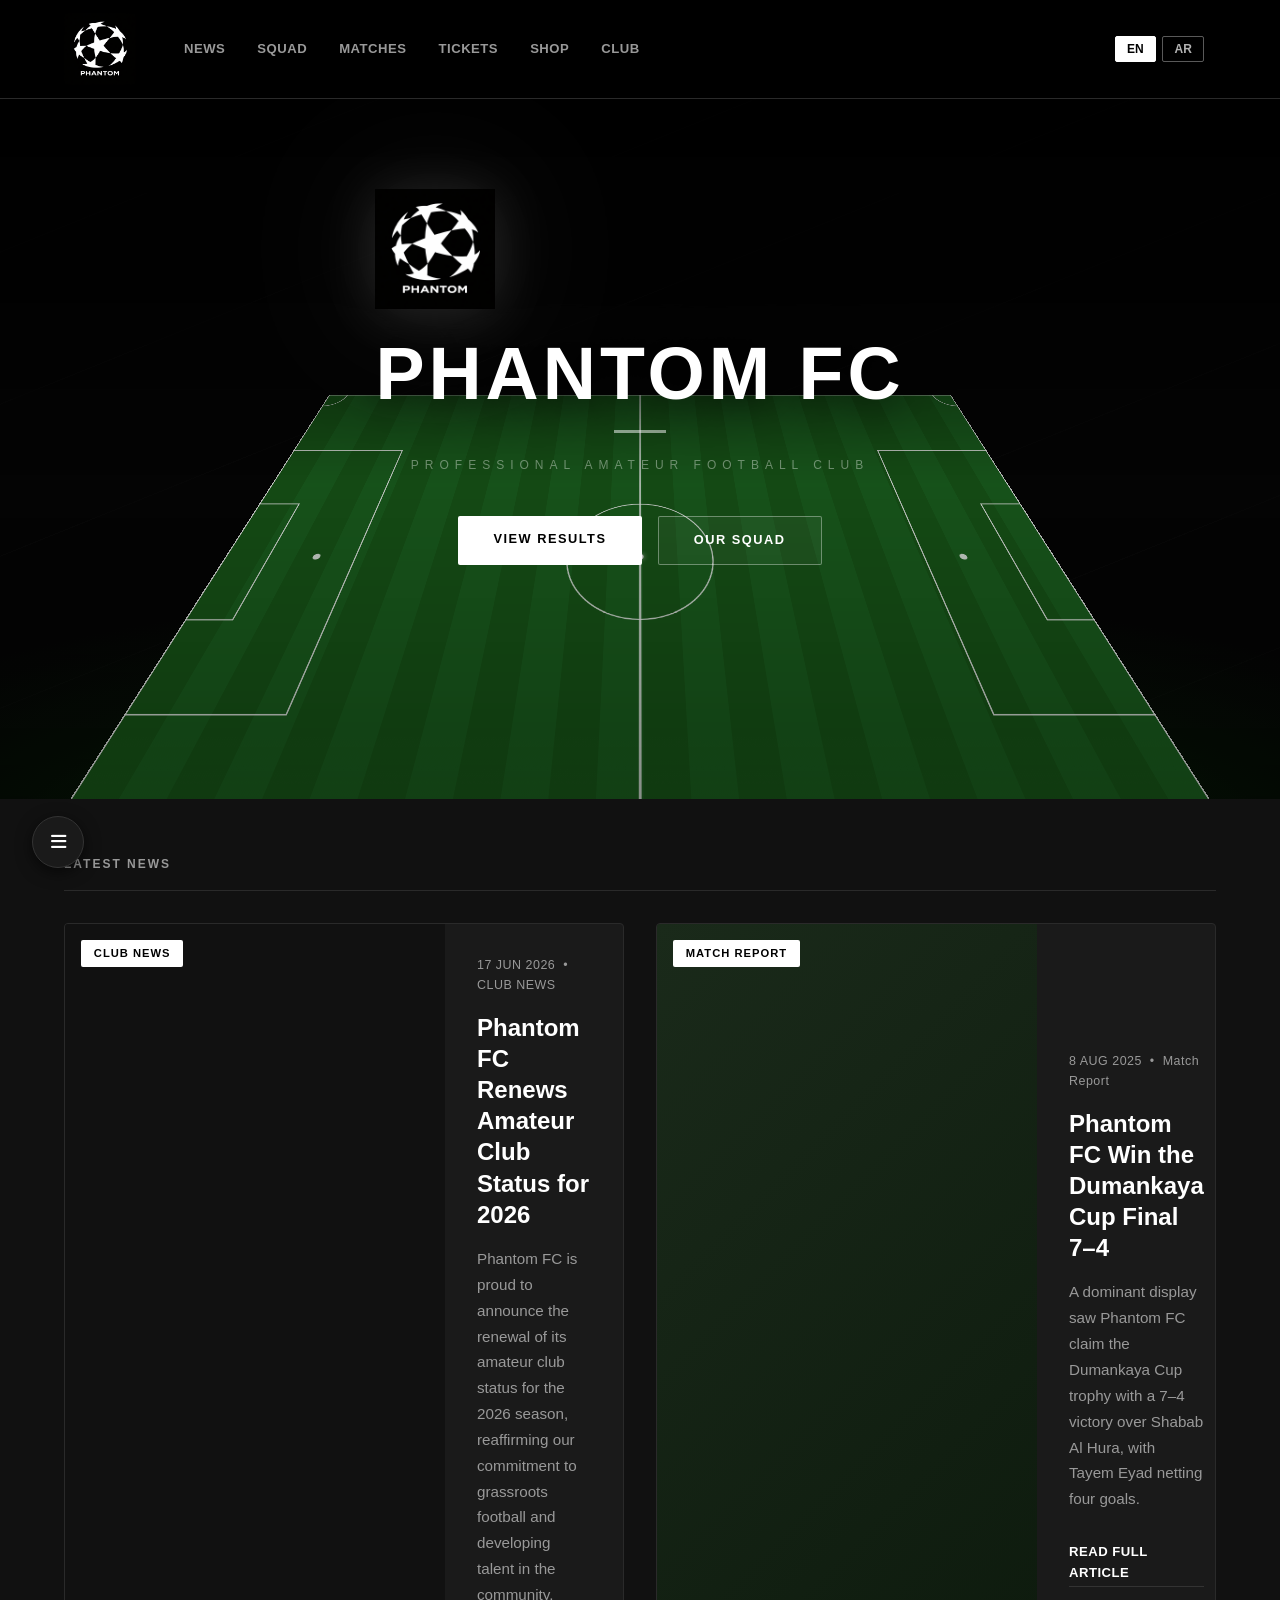
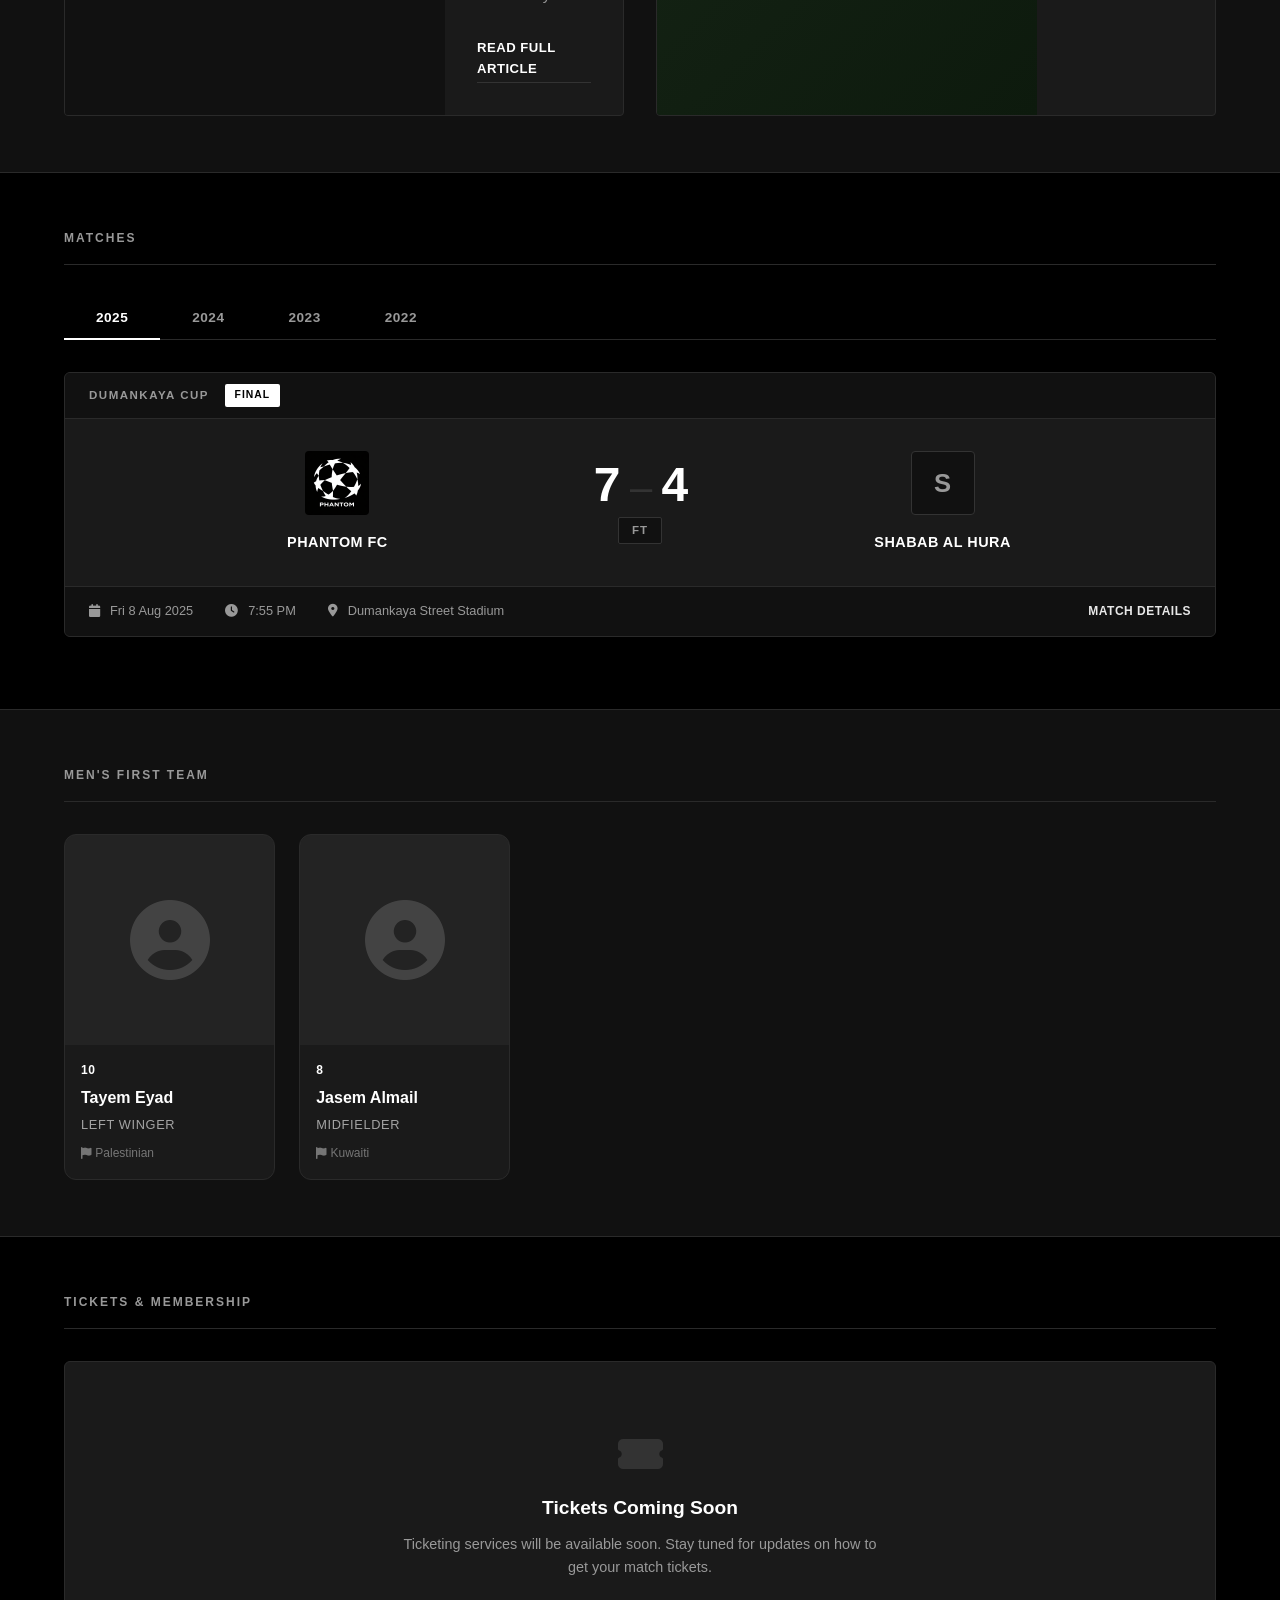
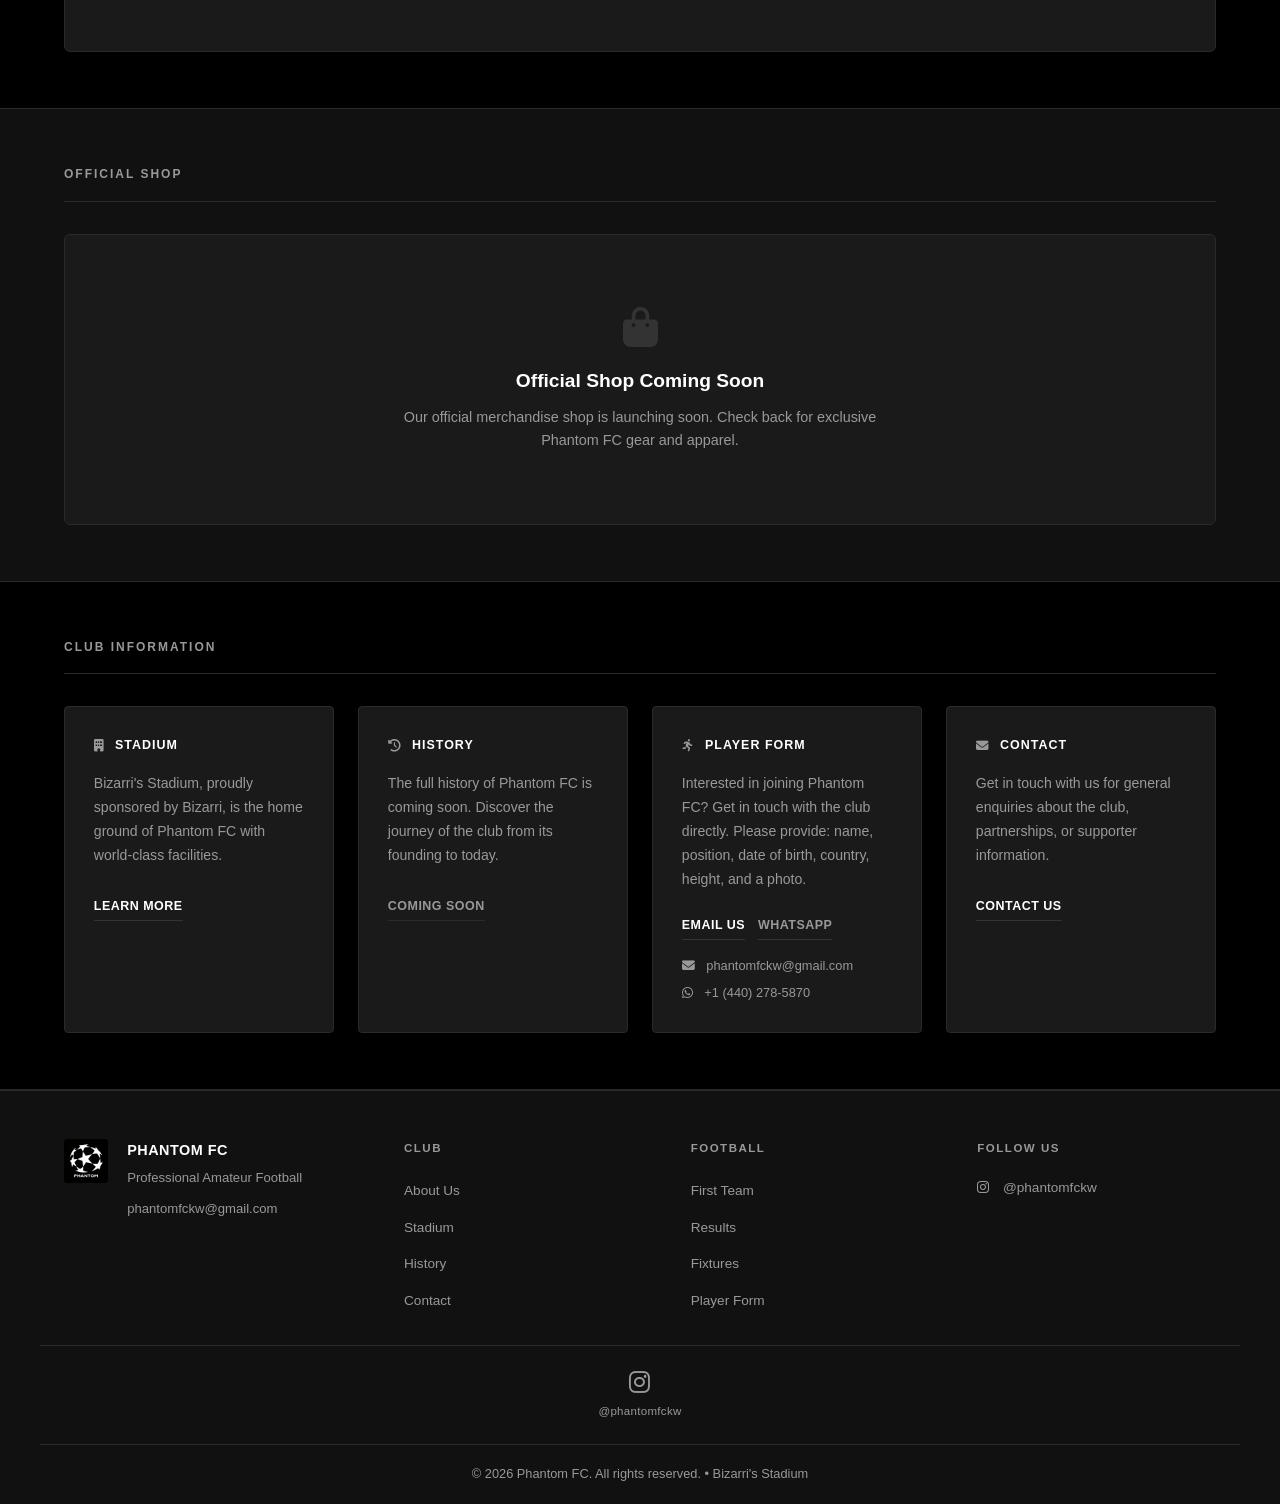
==== commit ab0f804c: "Replace hero with 3D perspective football field illustration - Full 3D pitch rendered in pure CSS us" ====
--- a/index.html
+++ b/index.html
@@ -45,11 +45,18 @@
     <!-- ── HERO SECTION ──────────────────────────────────── -->
     <section class="hero">
         <div class="hero-bg"></div>
-        <div class="hero-pitch">
-            <div class="pitch-outer-ring"></div>
-            <div class="pitch-center-circle"></div>
-            <div class="pitch-halfway-line"></div>
-            <div class="pitch-center-spot"></div>
+        <div class="hero-field-3d">
+            <div class="field-surface">
+                <div class="field-center-line"></div>
+                <div class="field-center-circle-mark"></div>
+                <div class="field-center-spot-mark"></div>
+                <div class="field-penalty-left"></div>
+                <div class="field-goal-left"></div>
+                <div class="field-spot-left"></div>
+                <div class="field-penalty-right"></div>
+                <div class="field-goal-right"></div>
+                <div class="field-spot-right"></div>
+            </div>
         </div>
         <div class="hero-overlay"></div>
         <div class="hero-content">
--- a/styles.css
+++ b/styles.css
@@ -223,163 +223,279 @@
 /* ── HERO ───────────────────────────────────────────────────– */
 /* ── HERO ───────────────────────────────────────────────────── */
 .hero {
-    background: #060606;
+    background: #050505;
     position: relative;
-    min-height: 620px;
+    min-height: 700px;
     display: flex;
     align-items: center;
     justify-content: center;
     overflow: hidden;
-    padding: 6rem 24px;
-}
-
-/* Atmospheric floodlight glow from above */
+    padding: 5rem 24px 9rem;
+}
+
+/* Stadium green atmosphere rising from the pitch */
 .hero::before {
     content: '';
     position: absolute;
     inset: 0;
     background:
-        radial-gradient(ellipse 70% 60% at 50% -10%, rgba(255,255,255,0.07) 0%, transparent 70%),
-        radial-gradient(ellipse 40% 30% at 15% 50%, rgba(255,255,255,0.03) 0%, transparent 60%),
-        radial-gradient(ellipse 40% 30% at 85% 50%, rgba(255,255,255,0.03) 0%, transparent 60%);
+        radial-gradient(ellipse 110% 55% at 50% 105%, rgba(20,110,20,0.55) 0%, rgba(10,60,10,0.2) 45%, transparent 65%),
+        radial-gradient(ellipse 70%  35% at 50%  90%, rgba(30,140,30,0.15) 0%, transparent 55%);
     z-index: 1;
     pointer-events: none;
 }
 
-/* Subtle diagonal beam lines */
+/* Subtle diagonal floodlight beams */
 .hero::after {
     content: '';
     position: absolute;
     inset: 0;
     background-image: repeating-linear-gradient(
-        -28deg,
+        -22deg,
         transparent,
-        transparent 100px,
-        rgba(255,255,255,0.013) 100px,
-        rgba(255,255,255,0.013) 101px
+        transparent 140px,
+        rgba(255,255,255,0.011) 140px,
+        rgba(255,255,255,0.011) 141px
     );
     z-index: 1;
     pointer-events: none;
 }
 
-/* ── HERO BACKGROUND & OVERLAY ─────────────────────────────── */
-.hero-bg, .hero-overlay, .hero-pitch { position: absolute; inset: 0; }
-
-.hero-overlay {
-    background: linear-gradient(
-        to bottom,
-        rgba(0,0,0,0.55) 0%,
-        rgba(0,0,0,0.1)  30%,
-        rgba(0,0,0,0.1)  70%,
-        rgba(0,0,0,0.65) 100%
-    );
-    z-index: 4;
-}
-
-/* ── FOOTBALL PITCH MARKINGS ───────────────────────────────── */
-.hero-pitch {
+.hero-bg { position: absolute; inset: 0; }
+
+/* ── 3D FOOTBALL FIELD ─────────────────────────────────────── */
+.hero-field-3d {
+    position: absolute;
+    inset: 0;
     z-index: 2;
     pointer-events: none;
-}
-
-/* Outer decorative ring */
-.pitch-outer-ring {
+    perspective: 720px;
+    perspective-origin: 50% 30%;
+    display: flex;
+    align-items: flex-end;
+    justify-content: center;
+}
+
+.field-surface {
+    position: relative;
+    width: 1240px;
+    height: 820px;
+    flex-shrink: 0;
+    transform: rotateX(61deg);
+    transform-origin: bottom center;
+    margin-bottom: -80px;
+
+    /* Alternating mown-grass stripes along pitch length */
+    background:
+        /* near-edge lighting shimmer */
+        linear-gradient(to top, rgba(60,160,60,0.1) 0%, transparent 18%),
+        /* alternating stripes */
+        repeating-linear-gradient(
+            to right,
+            #195a19 0px, #195a19 52px,
+            #1c6420 52px, #1c6420 104px
+        );
+
+    /* White pitch border */
+    outline: 2.5px solid rgba(255,255,255,0.88);
+    outline-offset: -1px;
+}
+
+/* Corner arcs — far end (top of field-surface, far in perspective) */
+.field-surface::before {
+    content: '';
     position: absolute;
-    width: 900px;
-    height: 900px;
-    border: 1px solid rgba(255,255,255,0.03);
+    width: 38px;
+    height: 38px;
+    border: 2.5px solid rgba(255,255,255,0.82);
+    border-top: none;
+    border-left: none;
+    border-radius: 0 0 100% 0;
+    top: -1px;
+    left: -1px;
+}
+
+.field-surface::after {
+    content: '';
+    position: absolute;
+    width: 38px;
+    height: 38px;
+    border: 2.5px solid rgba(255,255,255,0.82);
+    border-top: none;
+    border-right: none;
+    border-radius: 0 0 0 100%;
+    top: -1px;
+    right: -1px;
+}
+
+/* ── PITCH MARKINGS ────────────────────────────────────────── */
+/* Field: 1240px wide (= pitch length 105m) × 820px tall (= pitch width 68m) */
+/* All markings white at ~0.85 opacity                                         */
+
+.field-center-line,
+.field-center-circle-mark,
+.field-center-spot-mark,
+.field-penalty-left,
+.field-goal-left,
+.field-spot-left,
+.field-penalty-right,
+.field-goal-right,
+.field-spot-right { position: absolute; }
+
+/* Halfway line — vertical, at 50% of width (pitch length) */
+.field-center-line {
+    left: 50%;
+    top: 0;
+    bottom: 0;
+    width: 2.5px;
+    background: rgba(255,255,255,0.85);
+    transform: translateX(-50%);
+}
+
+/* Center circle — r=9.15m → 9.15/68×820 ≈ 110px radius */
+.field-center-circle-mark {
+    width: 220px;
+    height: 220px;
+    border: 2.5px solid rgba(255,255,255,0.85);
     border-radius: 50%;
     top: 50%;
     left: 50%;
     transform: translate(-50%, -50%);
 }
 
-/* Center circle — main pitch element */
-.pitch-center-circle {
-    position: absolute;
-    width: 520px;
-    height: 520px;
-    border: 1.5px solid rgba(255,255,255,0.07);
+/* Center spot */
+.field-center-spot-mark {
+    width: 11px;
+    height: 11px;
+    background: rgba(255,255,255,0.95);
     border-radius: 50%;
     top: 50%;
     left: 50%;
     transform: translate(-50%, -50%);
-    box-shadow:
-        0 0 0 1px rgba(255,255,255,0.02),
-        inset 0 0 60px rgba(255,255,255,0.015);
-}
-
-/* Halfway line */
-.pitch-halfway-line {
+    box-shadow: 0 0 8px rgba(255,255,255,0.6);
+}
+
+/* ── PENALTY AREAS ─────────────────────────────────────────── */
+/* Penalty box: 16.5m deep → 16.5/105×1240 = 195px            */
+/*              40.32m wide → 40.32/68×820  = 486px            */
+/* Goal box:    5.5m deep  → 5.5/105×1240  = 65px             */
+/*              18.32m wide → 18.32/68×820 = 221px             */
+/* Penalty spot: 11m from line → 11/105×1240 = 130px           */
+
+.field-penalty-left {
+    left: 0;
+    width: 195px;
+    height: 486px;
+    border: 2.5px solid rgba(255,255,255,0.85);
+    border-left: none;
+    top: 50%;
+    transform: translateY(-50%);
+}
+
+.field-goal-left {
+    left: 0;
+    width: 65px;
+    height: 221px;
+    border: 2.5px solid rgba(255,255,255,0.85);
+    border-left: none;
+    top: 50%;
+    transform: translateY(-50%);
+}
+
+.field-spot-left {
+    width: 11px;
+    height: 11px;
+    background: rgba(255,255,255,0.88);
+    border-radius: 50%;
+    left: 130px;
+    top: 50%;
+    transform: translateY(-50%);
+}
+
+.field-penalty-right {
+    right: 0;
+    width: 195px;
+    height: 486px;
+    border: 2.5px solid rgba(255,255,255,0.85);
+    border-right: none;
+    top: 50%;
+    transform: translateY(-50%);
+}
+
+.field-goal-right {
+    right: 0;
+    width: 65px;
+    height: 221px;
+    border: 2.5px solid rgba(255,255,255,0.85);
+    border-right: none;
+    top: 50%;
+    transform: translateY(-50%);
+}
+
+.field-spot-right {
+    width: 11px;
+    height: 11px;
+    background: rgba(255,255,255,0.88);
+    border-radius: 50%;
+    right: 130px;
+    top: 50%;
+    transform: translateY(-50%);
+}
+
+/* ── HERO OVERLAY & CONTENT ────────────────────────────────── */
+.hero-overlay {
     position: absolute;
-    height: 1px;
-    width: 100%;
+    inset: 0;
+    z-index: 3;
+    /* Dark at top for text, clear in middle to show field, subtle vignette at bottom */
     background: linear-gradient(
-        90deg,
-        transparent 0%,
-        rgba(255,255,255,0.05) 15%,
-        rgba(255,255,255,0.05) 85%,
-        transparent 100%
+        to bottom,
+        rgba(0,0,0,0.88) 0%,
+        rgba(0,0,0,0.62) 28%,
+        rgba(0,0,0,0.18) 55%,
+        rgba(0,0,0,0.38) 100%
     );
-    top: 50%;
-}
-
-/* Center spot */
-.pitch-center-spot {
-    position: absolute;
-    width: 10px;
-    height: 10px;
-    background: rgba(255,255,255,0.18);
-    border-radius: 50%;
-    top: 50%;
-    left: 50%;
-    transform: translate(-50%, -50%);
-    box-shadow: 0 0 12px rgba(255,255,255,0.2);
-}
-
-/* ── HERO CONTENT ──────────────────────────────────────────── */
+}
+
 .hero-content {
     position: relative;
     z-index: 10;
     max-width: 700px;
     text-align: center;
-}
-
-.hero-logo-wrap {
-    margin-bottom: 2rem;
-}
+    margin-top: -80px; /* shift content up so field dominates lower half */
+}
+
+.hero-logo-wrap { margin-bottom: 1.8rem; }
 
 .hero-logo-img {
     height: 120px;
     width: auto;
-    filter: drop-shadow(0 4px 24px rgba(255,255,255,0.12)) drop-shadow(0 0 60px rgba(255,255,255,0.06));
+    filter: drop-shadow(0 4px 28px rgba(255,255,255,0.14)) drop-shadow(0 0 70px rgba(255,255,255,0.07));
 }
 
 .hero-title {
-    font-size: 4.5rem;
-    font-weight: 700;
-    letter-spacing: 2px;
+    font-size: 4.6rem;
+    font-weight: 700;
+    letter-spacing: 4px;
     color: var(--white);
     line-height: 1;
     margin-bottom: 0;
-    text-shadow: 0 2px 40px rgba(0,0,0,0.8);
-}
-
-/* Gold accent bar below title */
+    text-shadow: 0 2px 40px rgba(0,0,0,0.9), 0 0 80px rgba(0,0,0,0.5);
+}
+
 .hero-title-bar {
-    width: 56px;
+    width: 52px;
     height: 3px;
-    background: #ffffff;
+    background: rgba(255,255,255,0.55);
     margin: 1.2rem auto 1.4rem;
-    opacity: 0.6;
 }
 
 .hero-subtitle {
-    font-size: 0.8rem;
-    color: rgba(255,255,255,0.45);
-    letter-spacing: 5px;
+    font-size: 0.75rem;
+    color: rgba(255,255,255,0.38);
+    letter-spacing: 6px;
     text-transform: uppercase;
-    margin-bottom: 2.8rem;
+    margin-bottom: 2.6rem;
 }
 
 .hero-buttons {
@@ -407,7 +523,8 @@
 
 .hero-btn.btn-white:hover {
     background: #e0e0e0;
-    transform: translateY(-1px);
+    transform: translateY(-2px);
+    box-shadow: 0 6px 20px rgba(0,0,0,0.4);
 }
 
 .hero-btn.btn-ghost {
@@ -419,7 +536,7 @@
 .hero-btn.btn-ghost:hover {
     border-color: rgba(255,255,255,0.7);
     background: rgba(255,255,255,0.1);
-    transform: translateY(-1px);
+    transform: translateY(-2px);
 }
 
 /* ── SECTION TITLES ─────────────────────────────────────────– */
@@ -1464,11 +1581,14 @@
 
     .header-inner { position: relative; }
 
-    .hero { min-height: 420px; padding: 3rem 16px; }
-    .hero-title { font-size: 2.4rem; letter-spacing: 1px; }
-    .hero-logo-img { height: 90px; }
-    .pitch-center-circle { width: 340px; height: 340px; }
-    .pitch-outer-ring { width: 560px; height: 560px; }
+    .hero { min-height: 480px; padding: 3.5rem 16px 6rem; }
+    .hero-title { font-size: 2.6rem; letter-spacing: 2px; }
+    .hero-logo-img { height: 88px; }
+    .hero-content { margin-top: -40px; }
+    .field-surface { width: 860px; height: 600px; }
+    .field-center-circle-mark { width: 160px; height: 160px; }
+    .field-penalty-left, .field-penalty-right { height: 354px; width: 142px; }
+    .field-goal-left, .field-goal-right { height: 161px; width: 47px; }
 
     .news-grid {
         grid-template-columns: 1fr;
@@ -1512,12 +1632,16 @@
 }
 
 @media (max-width: 480px) {
-    .hero-title { font-size: 1.8rem; letter-spacing: 0.5px; }
-    .hero-logo-img { height: 70px; }
-    .hero-subtitle { font-size: 0.7rem; letter-spacing: 3px; }
+    .hero { min-height: 400px; padding: 2.5rem 16px 5rem; }
+    .hero-title { font-size: 1.9rem; letter-spacing: 1px; }
+    .hero-logo-img { height: 68px; }
+    .hero-content { margin-top: -20px; }
+    .hero-subtitle { font-size: 0.68rem; letter-spacing: 4px; }
     .hero-btn { padding: 0.65rem 1.4rem; font-size: 0.78rem; }
-    .pitch-center-circle { width: 260px; height: 260px; }
-    .pitch-outer-ring { width: 400px; height: 400px; }
+    .field-surface { width: 640px; height: 480px; }
+    .field-center-circle-mark { width: 120px; height: 120px; }
+    .field-penalty-left, .field-penalty-right { height: 275px; width: 110px; }
+    .field-goal-left, .field-goal-right { height: 125px; width: 37px; }
 
     .match-app-header { padding: 0.6rem 1rem; }
     .match-team-crest { width: 48px; height: 48px; }
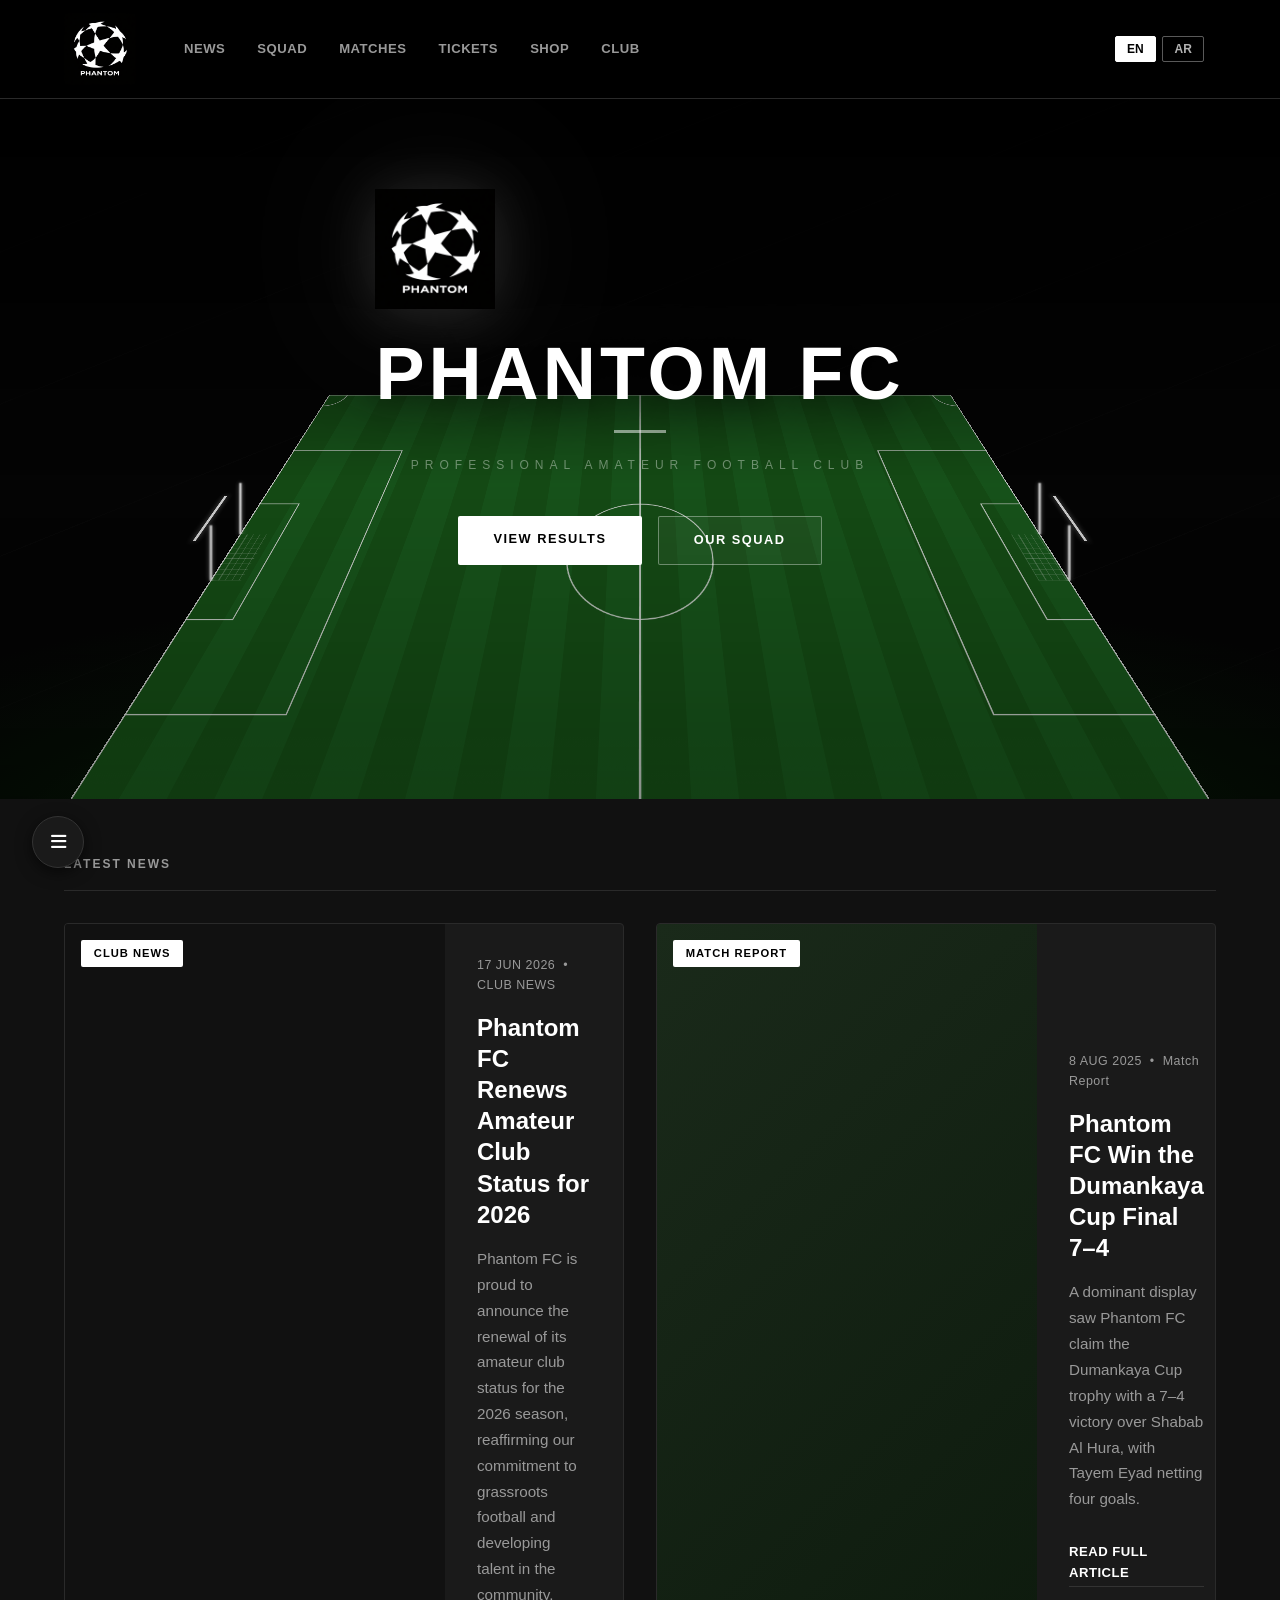
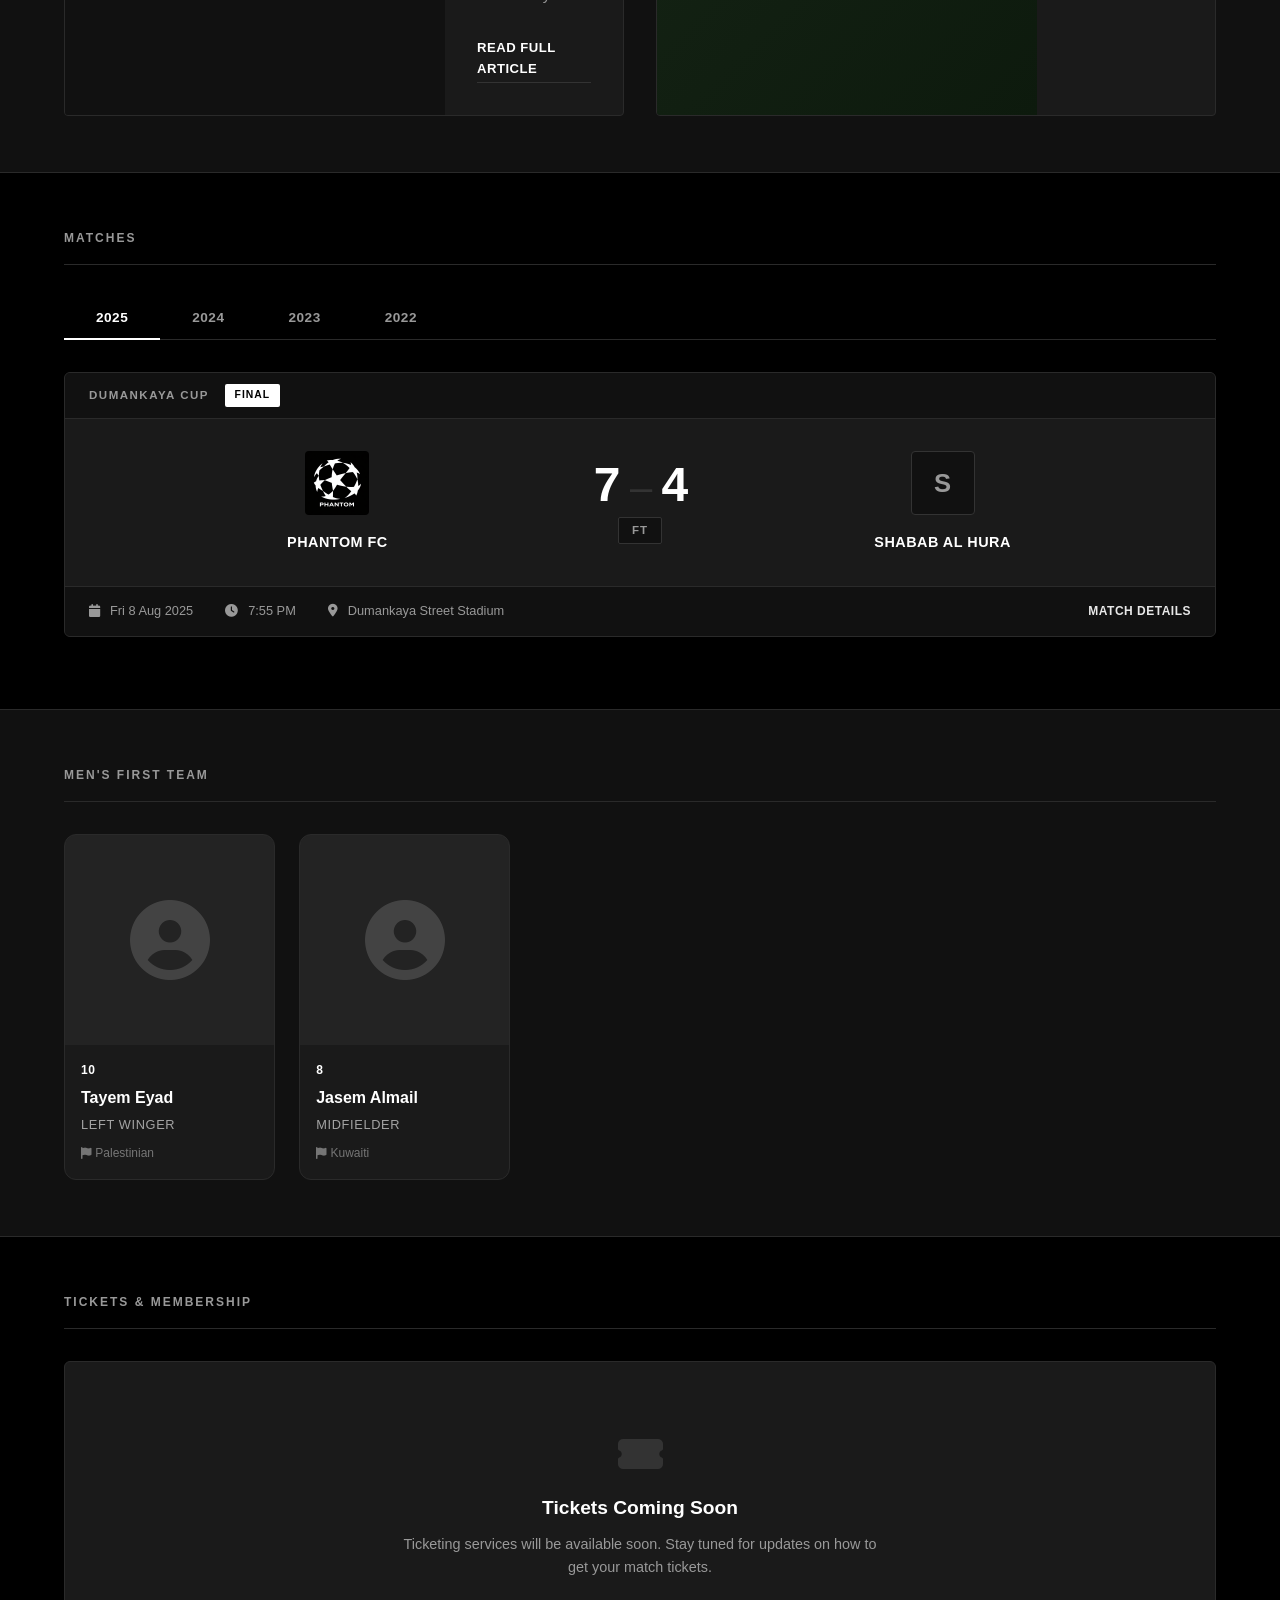
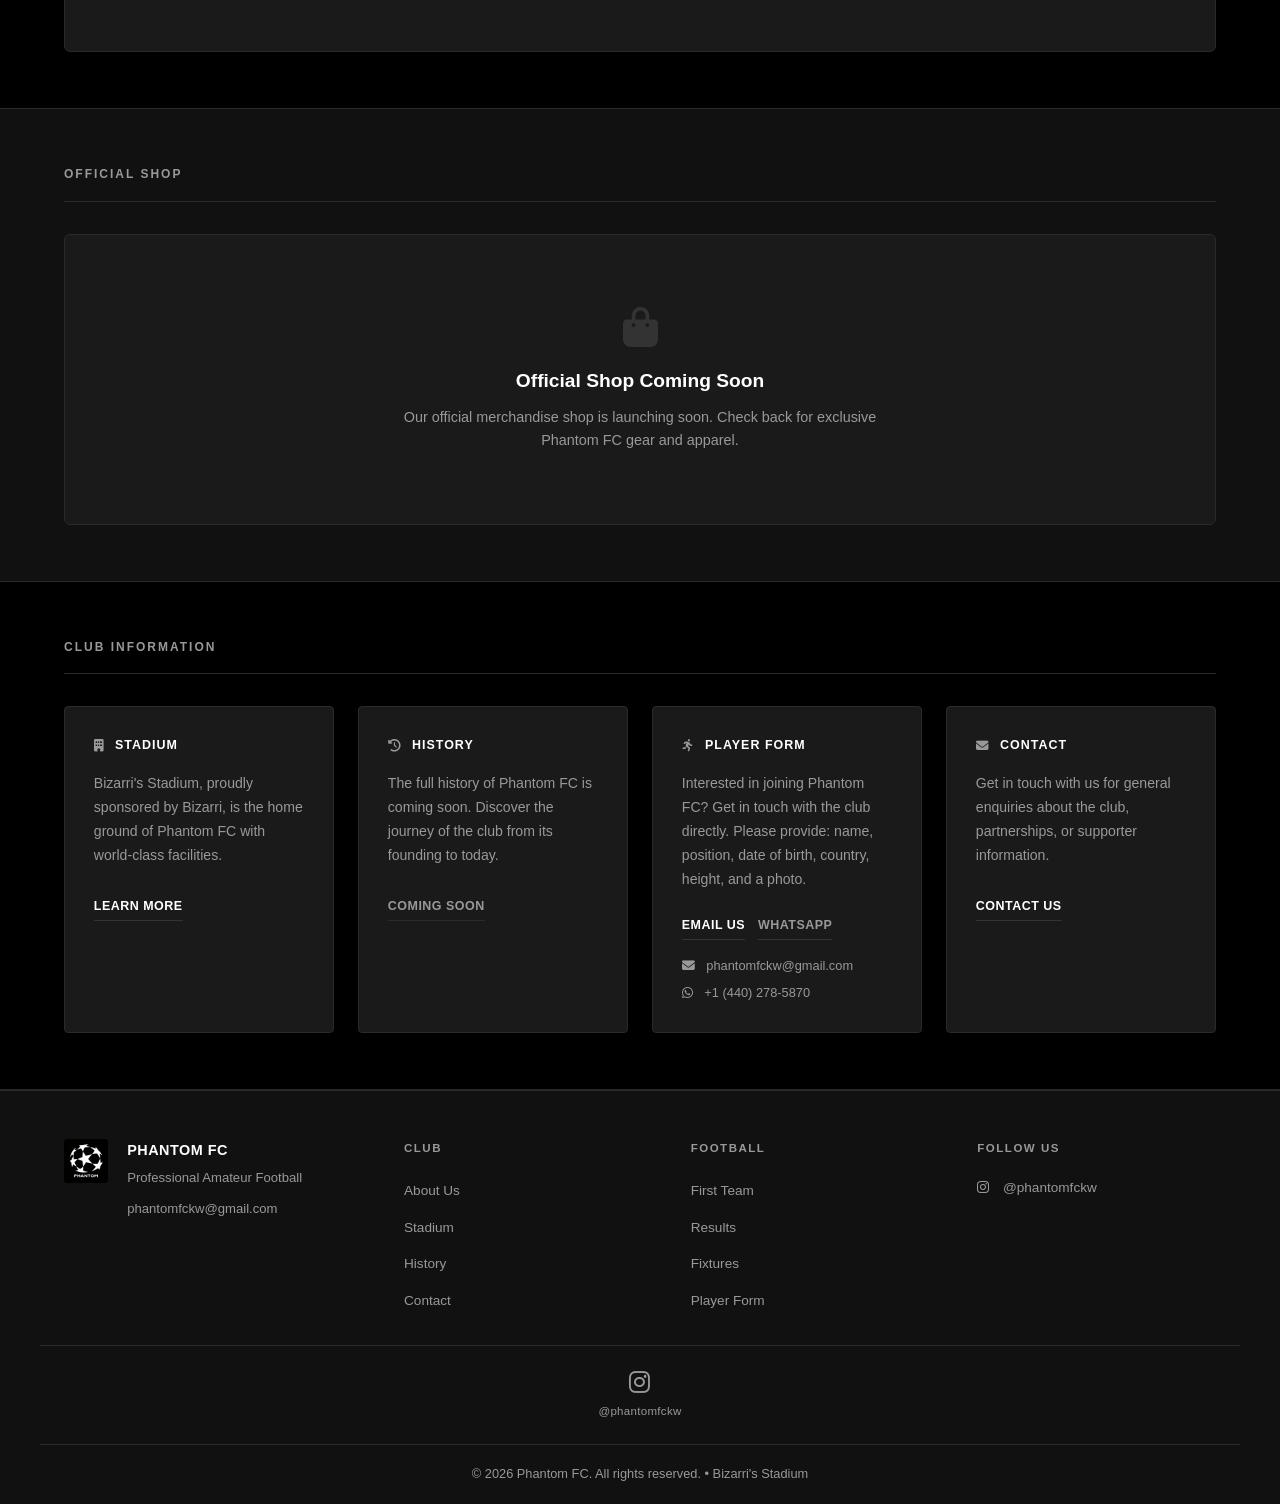
==== commit b1cdc1f2: "Add goal posts and nets to the 3D CSS football field Co-Authored-By: Claude Sonnet 4.6 <noreply@anth" ====
--- a/index.html
+++ b/index.html
@@ -56,6 +56,16 @@
                 <div class="field-penalty-right"></div>
                 <div class="field-goal-right"></div>
                 <div class="field-spot-right"></div>
+                <!-- Left goal -->
+                <div class="gpost gp-lf"></div>
+                <div class="gpost gp-ln"></div>
+                <div class="gbar gb-l"></div>
+                <div class="gnet gn-l"></div>
+                <!-- Right goal -->
+                <div class="gpost gp-rf"></div>
+                <div class="gpost gp-rn"></div>
+                <div class="gbar gb-r"></div>
+                <div class="gnet gn-r"></div>
             </div>
         </div>
         <div class="hero-overlay"></div>
--- a/styles.css
+++ b/styles.css
@@ -274,6 +274,7 @@
     display: flex;
     align-items: flex-end;
     justify-content: center;
+    transform-style: preserve-3d;
 }
 
 .field-surface {
@@ -299,6 +300,7 @@
     /* White pitch border */
     outline: 2.5px solid rgba(255,255,255,0.88);
     outline-offset: -1px;
+    transform-style: preserve-3d;
 }
 
 /* Corner arcs — far end (top of field-surface, far in perspective) */
@@ -441,6 +443,49 @@
     top: 50%;
     transform: translateY(-50%);
 }
+
+/* ── GOAL POSTS & NETS ─────────────────────────────────────── */
+/* Goal opening: y=366..454 (88px = 7.32m), post height: 80px  */
+/* Far post top: 366-80=286px; near post top: 454-80=374px      */
+
+.gpost, .gbar, .gnet { position: absolute; }
+
+/* Posts — rotate back from field's 61deg tilt to stand upright */
+.gpost {
+    width: 4px;
+    height: 80px;
+    background: rgba(255,255,255,0.97);
+    transform-origin: bottom center;
+    transform: rotateX(-61deg);
+    box-shadow: 0 0 8px rgba(255,255,255,0.45);
+}
+.gp-lf { left: -2px; top: 286px; }
+.gp-ln { left: -2px; top: 374px; }
+.gp-rf { right: -2px; top: 286px; }
+.gp-rn { right: -2px; top: 374px; }
+
+/* Crossbar — elevated horizontally via translateZ */
+.gbar {
+    width: 4px;
+    height: 88px;
+    background: rgba(255,255,255,0.97);
+    transform: translateZ(80px);
+    box-shadow: 0 0 8px rgba(255,255,255,0.45);
+}
+.gb-l { left: -2px; top: 366px; }
+.gb-r { right: -2px; top: 366px; }
+
+/* Net — flat on field surface inside goal line */
+.gnet {
+    top: 366px;
+    height: 88px;
+    width: 44px;
+    background:
+        repeating-linear-gradient(0deg,   rgba(255,255,255,0.24) 0, rgba(255,255,255,0.24) 1.5px, transparent 1.5px, transparent 10px),
+        repeating-linear-gradient(90deg,  rgba(255,255,255,0.24) 0, rgba(255,255,255,0.24) 1.5px, transparent 1.5px, transparent 10px);
+}
+.gn-l { left: 0; }
+.gn-r { right: 0; }
 
 /* ── HERO OVERLAY & CONTENT ────────────────────────────────── */
 .hero-overlay {
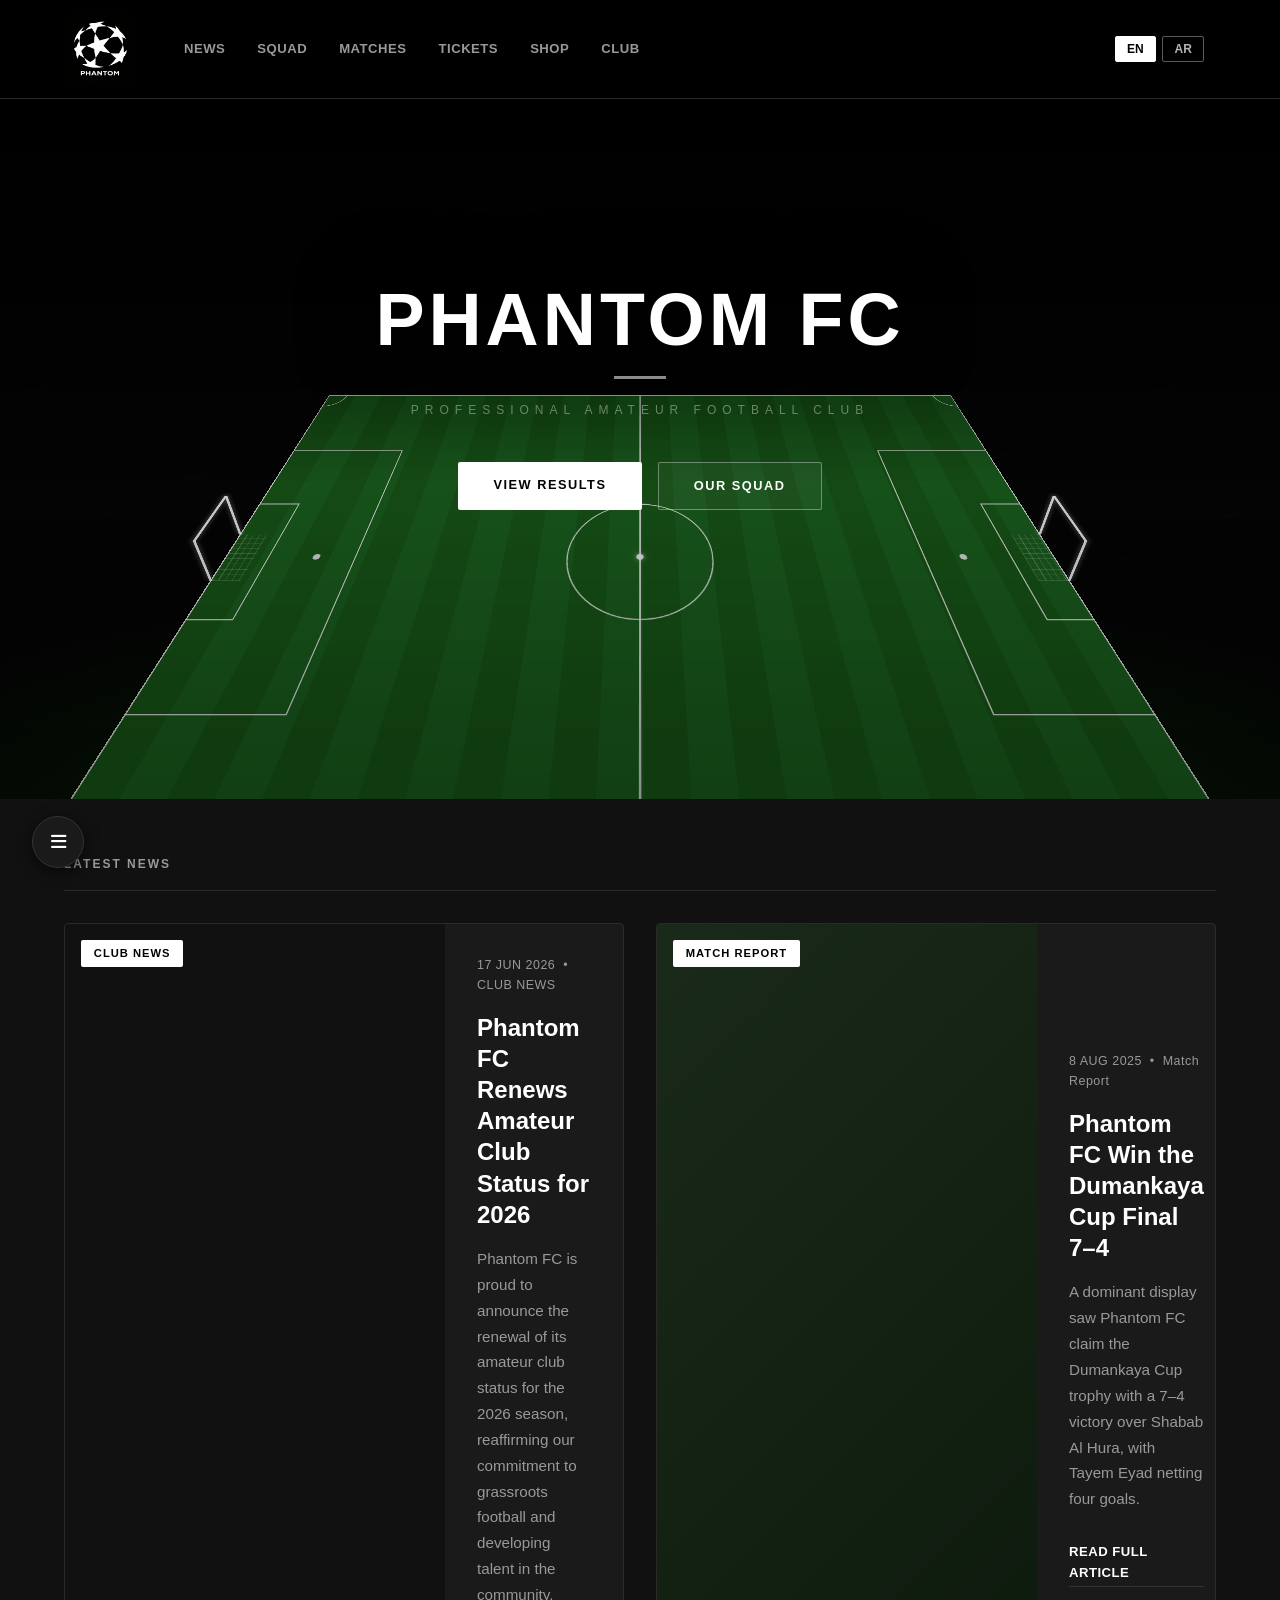
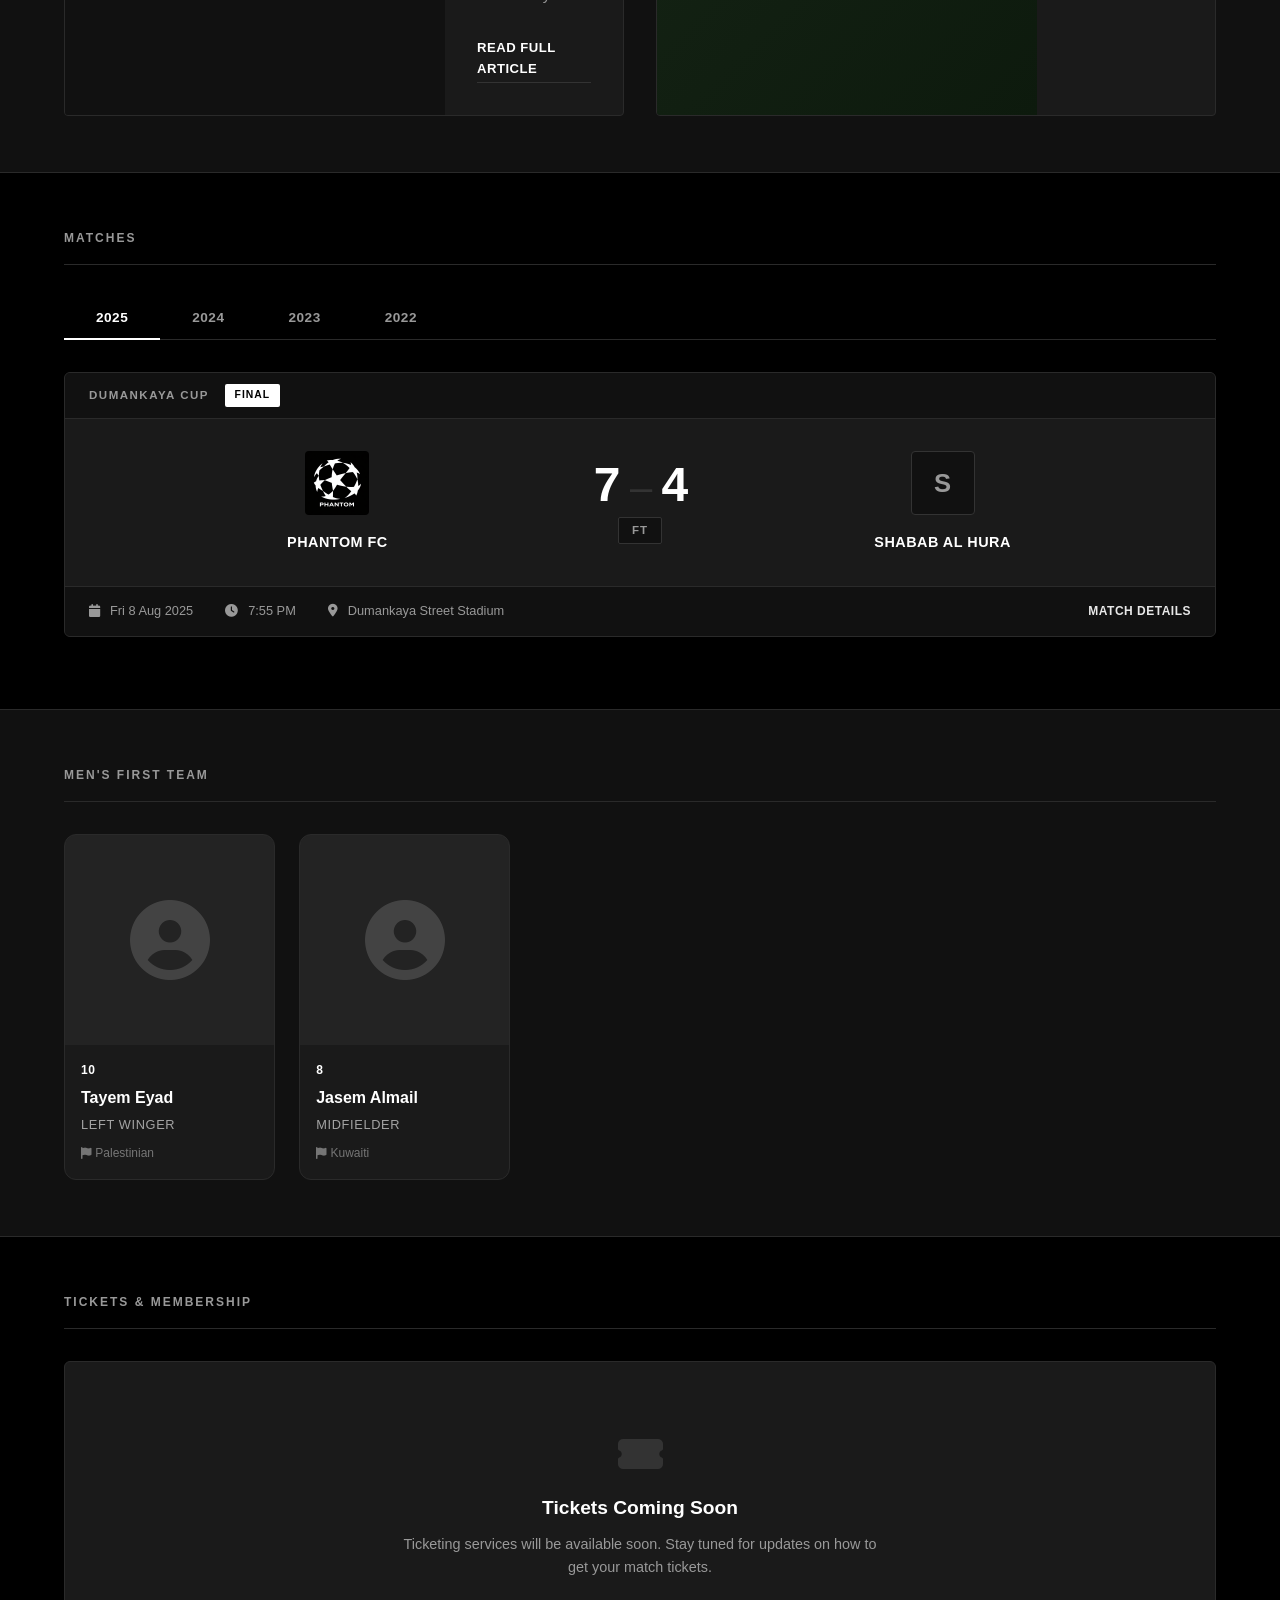
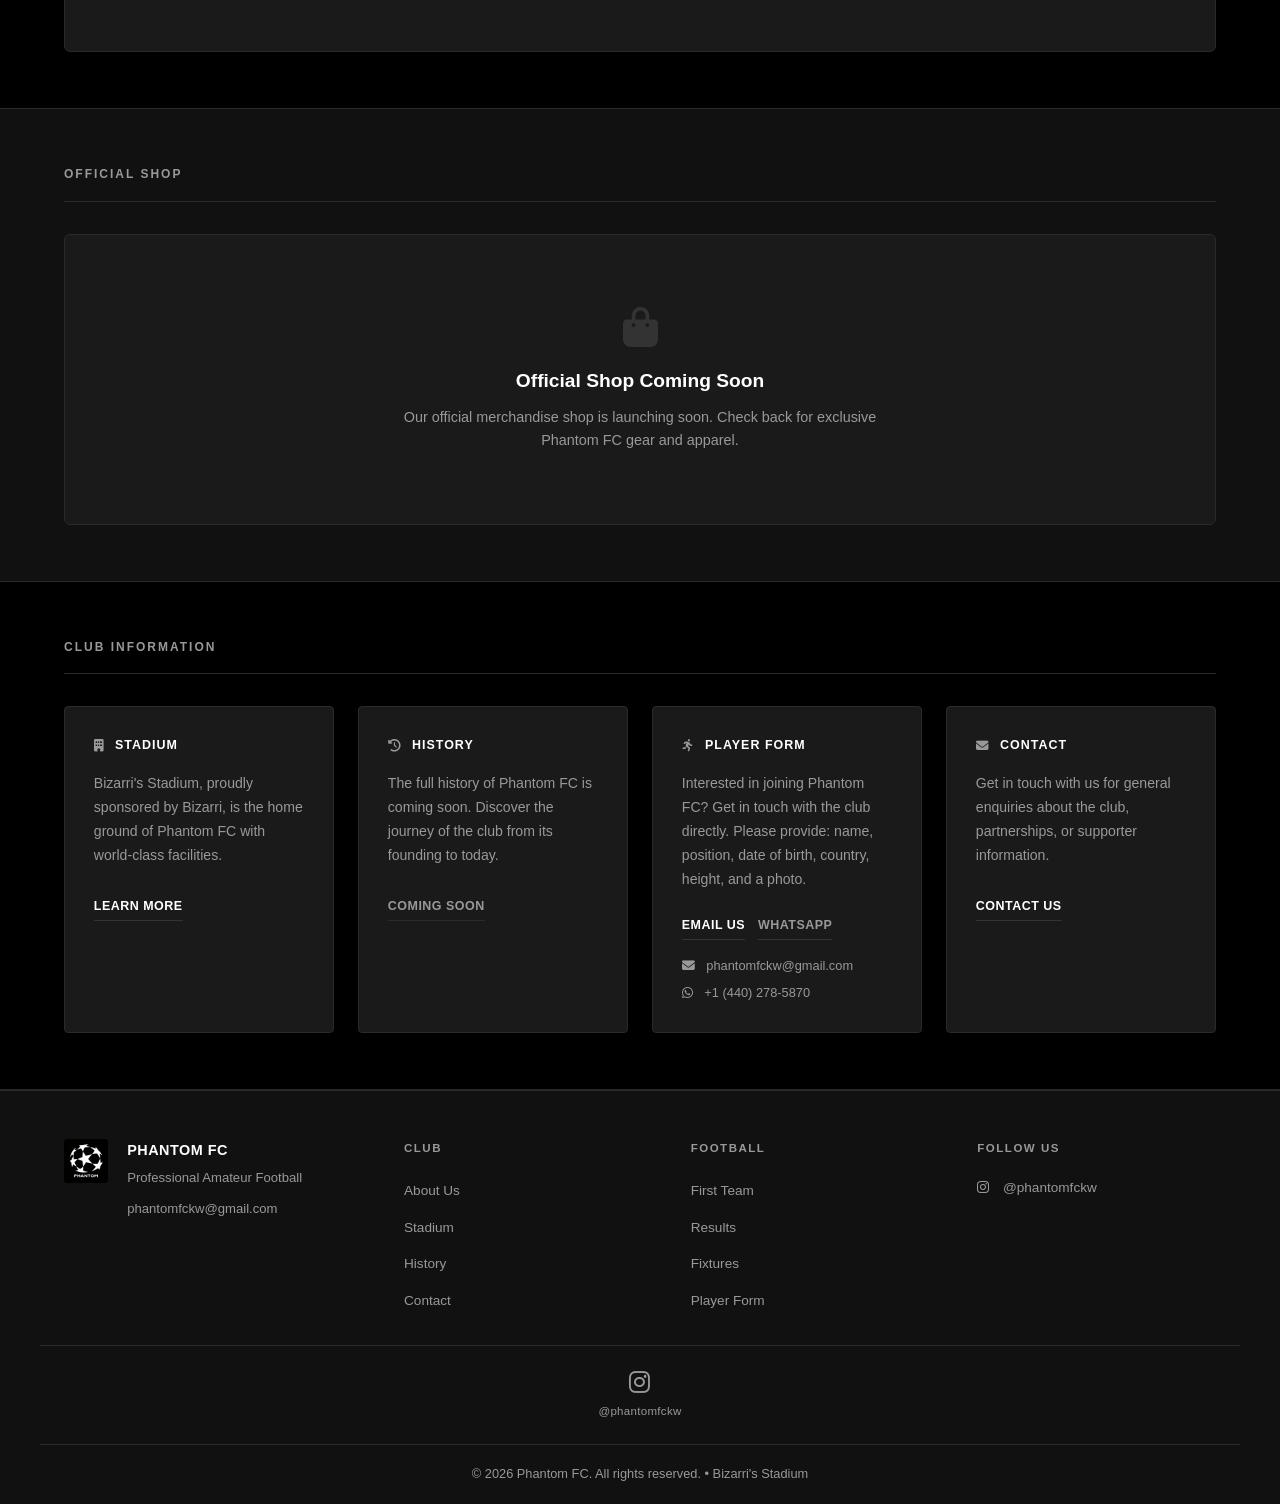
==== commit 59d82e97: "Remove hero logo and add smooth entrance + ambient animations - Remove logo image from hero banner -" ====
--- a/index.html
+++ b/index.html
@@ -70,9 +70,6 @@
         </div>
         <div class="hero-overlay"></div>
         <div class="hero-content">
-            <div class="hero-logo-wrap">
-                <img src="logo.png" alt="Phantom FC" class="hero-logo-img" onerror="this.style.display='none';">
-            </div>
             <h1 class="hero-title" data-i18n="hero-title">PHANTOM FC</h1>
             <div class="hero-title-bar"></div>
             <p class="hero-subtitle" data-i18n="hero-subtitle">Professional Amateur Football Club</p>
--- a/styles.css
+++ b/styles.css
@@ -446,31 +446,32 @@
 
 /* ── GOAL POSTS & NETS ─────────────────────────────────────── */
 /* Goal opening: y=366..454 (88px = 7.32m), post height: 80px  */
-/* Far post top: 366-80=286px; near post top: 454-80=374px      */
+/* Anchor (transform-origin: top) sits on field surface at post base */
 
 .gpost, .gbar, .gnet { position: absolute; }
 
-/* Posts — rotate back from field's 61deg tilt to stand upright */
+/* Posts — extend perpendicular to field surface (local +Z) */
 .gpost {
     width: 4px;
     height: 80px;
     background: rgba(255,255,255,0.97);
-    transform-origin: bottom center;
-    transform: rotateX(-61deg);
-    box-shadow: 0 0 8px rgba(255,255,255,0.45);
-}
-.gp-lf { left: -2px; top: 286px; }
-.gp-ln { left: -2px; top: 374px; }
-.gp-rf { right: -2px; top: 286px; }
-.gp-rn { right: -2px; top: 374px; }
-
-/* Crossbar — elevated horizontally via translateZ */
+    transform-origin: top center;
+    transform: rotateX(90deg);
+    box-shadow: 0 0 8px rgba(255,255,255,0.5);
+}
+/* Anchor at the goal-post base positions on the field */
+.gp-lf { left: -2px; top: 366px; }
+.gp-ln { left: -2px; top: 454px; }
+.gp-rf { right: -2px; top: 366px; }
+.gp-rn { right: -2px; top: 454px; }
+
+/* Crossbar — elevated horizontally via translateZ (matches post height 80px) */
 .gbar {
     width: 4px;
     height: 88px;
     background: rgba(255,255,255,0.97);
     transform: translateZ(80px);
-    box-shadow: 0 0 8px rgba(255,255,255,0.45);
+    box-shadow: 0 0 8px rgba(255,255,255,0.5);
 }
 .gb-l { left: -2px; top: 366px; }
 .gb-r { right: -2px; top: 366px; }
@@ -481,11 +482,56 @@
     height: 88px;
     width: 44px;
     background:
-        repeating-linear-gradient(0deg,   rgba(255,255,255,0.24) 0, rgba(255,255,255,0.24) 1.5px, transparent 1.5px, transparent 10px),
-        repeating-linear-gradient(90deg,  rgba(255,255,255,0.24) 0, rgba(255,255,255,0.24) 1.5px, transparent 1.5px, transparent 10px);
+        repeating-linear-gradient(0deg,   rgba(255,255,255,0.22) 0, rgba(255,255,255,0.22) 1.5px, transparent 1.5px, transparent 10px),
+        repeating-linear-gradient(90deg,  rgba(255,255,255,0.22) 0, rgba(255,255,255,0.22) 1.5px, transparent 1.5px, transparent 10px);
 }
 .gn-l { left: 0; }
 .gn-r { right: 0; }
+
+/* ── HERO ANIMATIONS ────────────────────────────────────────── */
+@keyframes field-enter {
+    from { opacity: 0; transform: scale(0.93) translateY(30px); }
+    to   { opacity: 1; transform: scale(1)    translateY(0);    }
+}
+@keyframes field-breathe {
+    0%, 100% { transform: rotateX(61deg) scale(1);     }
+    50%       { transform: rotateX(61deg) scale(1.018); }
+}
+@keyframes glow-pulse {
+    0%, 100% { opacity: 0.7; }
+    50%       { opacity: 1;   }
+}
+@keyframes fade-up {
+    from { opacity: 0; transform: translateY(22px); }
+    to   { opacity: 1; transform: translateY(0);    }
+}
+@keyframes bar-expand {
+    from { width: 0;    opacity: 0; }
+    to   { width: 52px; opacity: 1; }
+}
+@keyframes fade-in {
+    from { opacity: 0; }
+    to   { opacity: 1; }
+}
+
+/* Field container slides in on load */
+.hero-field-3d {
+    animation: field-enter 1.6s cubic-bezier(0.22, 1, 0.36, 1) both;
+}
+/* Field surface breathes subtly in a loop */
+.field-surface {
+    animation: field-breathe 10s ease-in-out 1.6s infinite;
+}
+/* Green atmosphere pulses slowly */
+.hero::before {
+    animation: glow-pulse 6s ease-in-out infinite;
+}
+
+/* Text content staggers in */
+.hero-title       { animation: fade-up    0.8s cubic-bezier(0.22, 1, 0.36, 1) 0.3s  both; }
+.hero-title-bar   { animation: bar-expand 0.6s cubic-bezier(0.22, 1, 0.36, 1) 0.75s both; }
+.hero-subtitle    { animation: fade-up    0.6s cubic-bezier(0.22, 1, 0.36, 1) 1.0s  both; }
+.hero-buttons     { animation: fade-up    0.6s cubic-bezier(0.22, 1, 0.36, 1) 1.2s  both; }
 
 /* ── HERO OVERLAY & CONTENT ────────────────────────────────── */
 .hero-overlay {
@@ -507,15 +553,7 @@
     z-index: 10;
     max-width: 700px;
     text-align: center;
-    margin-top: -80px; /* shift content up so field dominates lower half */
-}
-
-.hero-logo-wrap { margin-bottom: 1.8rem; }
-
-.hero-logo-img {
-    height: 120px;
-    width: auto;
-    filter: drop-shadow(0 4px 28px rgba(255,255,255,0.14)) drop-shadow(0 0 70px rgba(255,255,255,0.07));
+    margin-top: -40px; /* shift content up so field dominates lower half */
 }
 
 .hero-title {
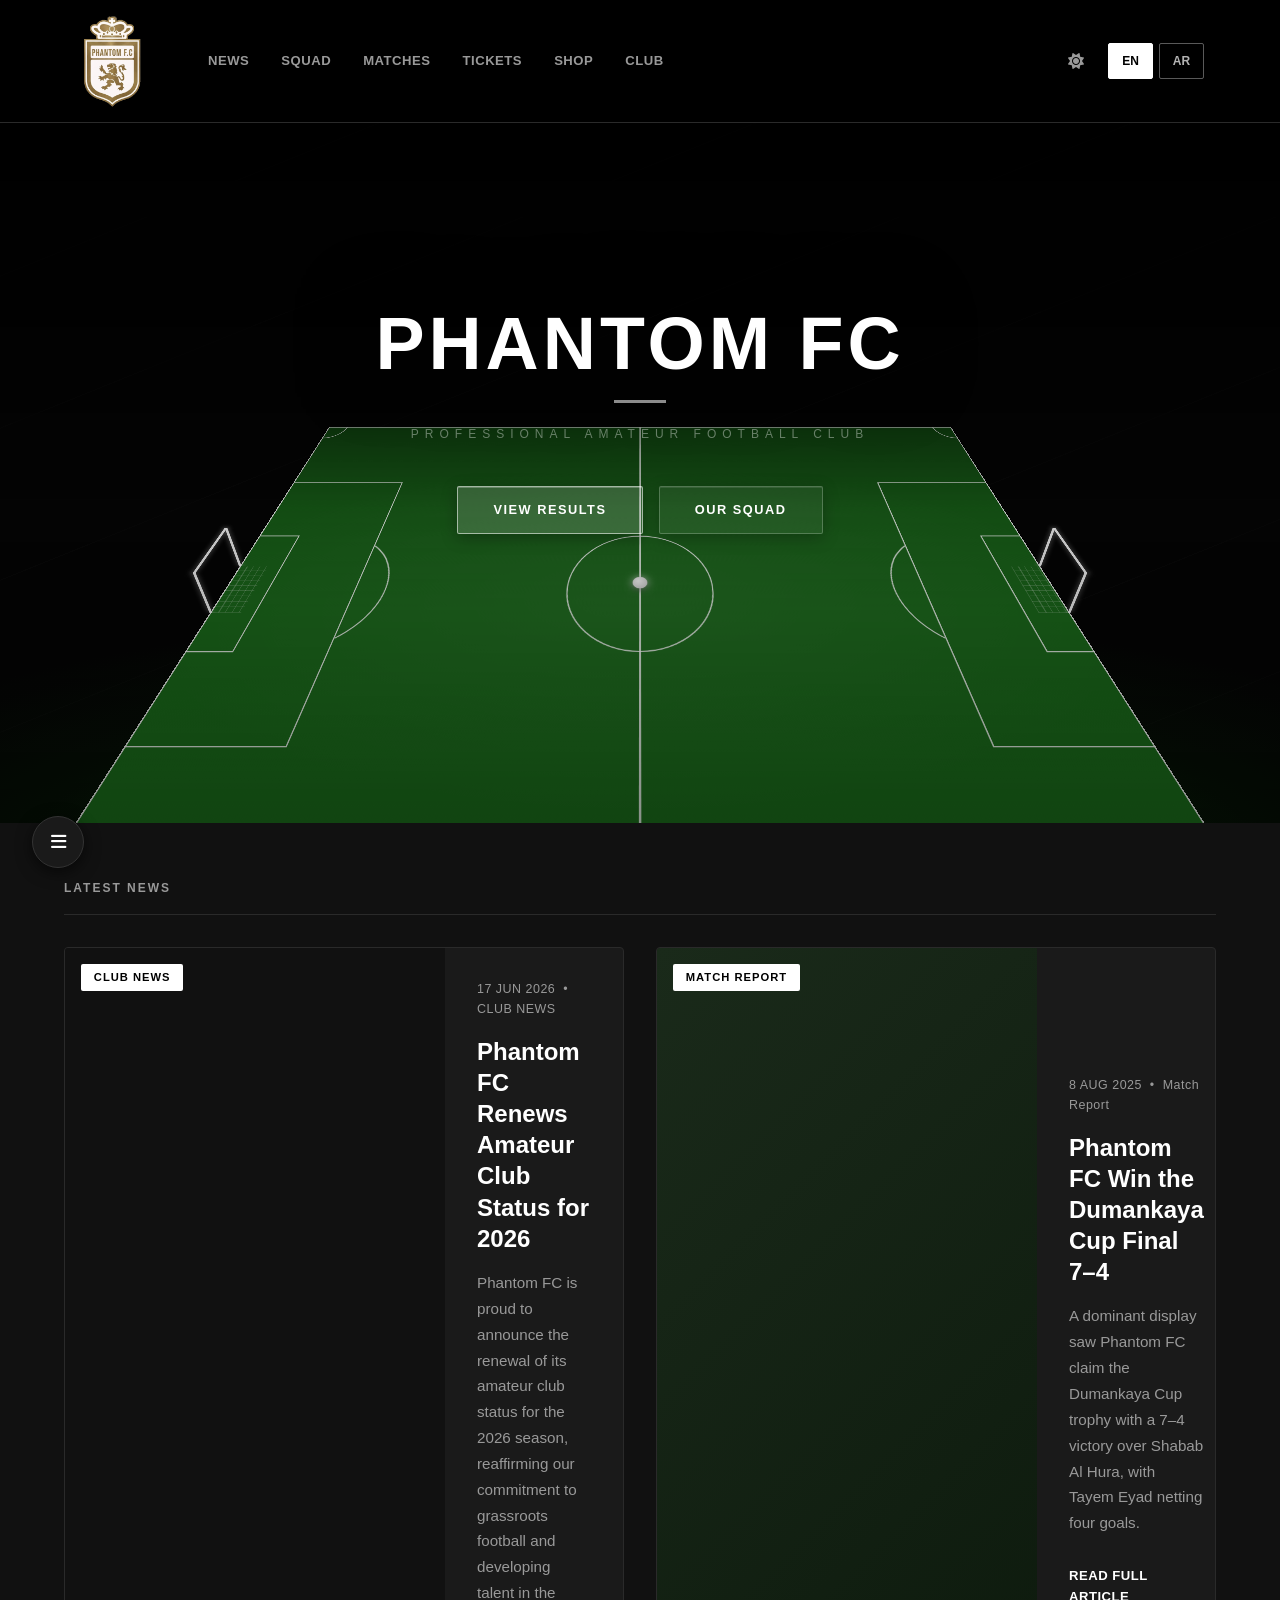
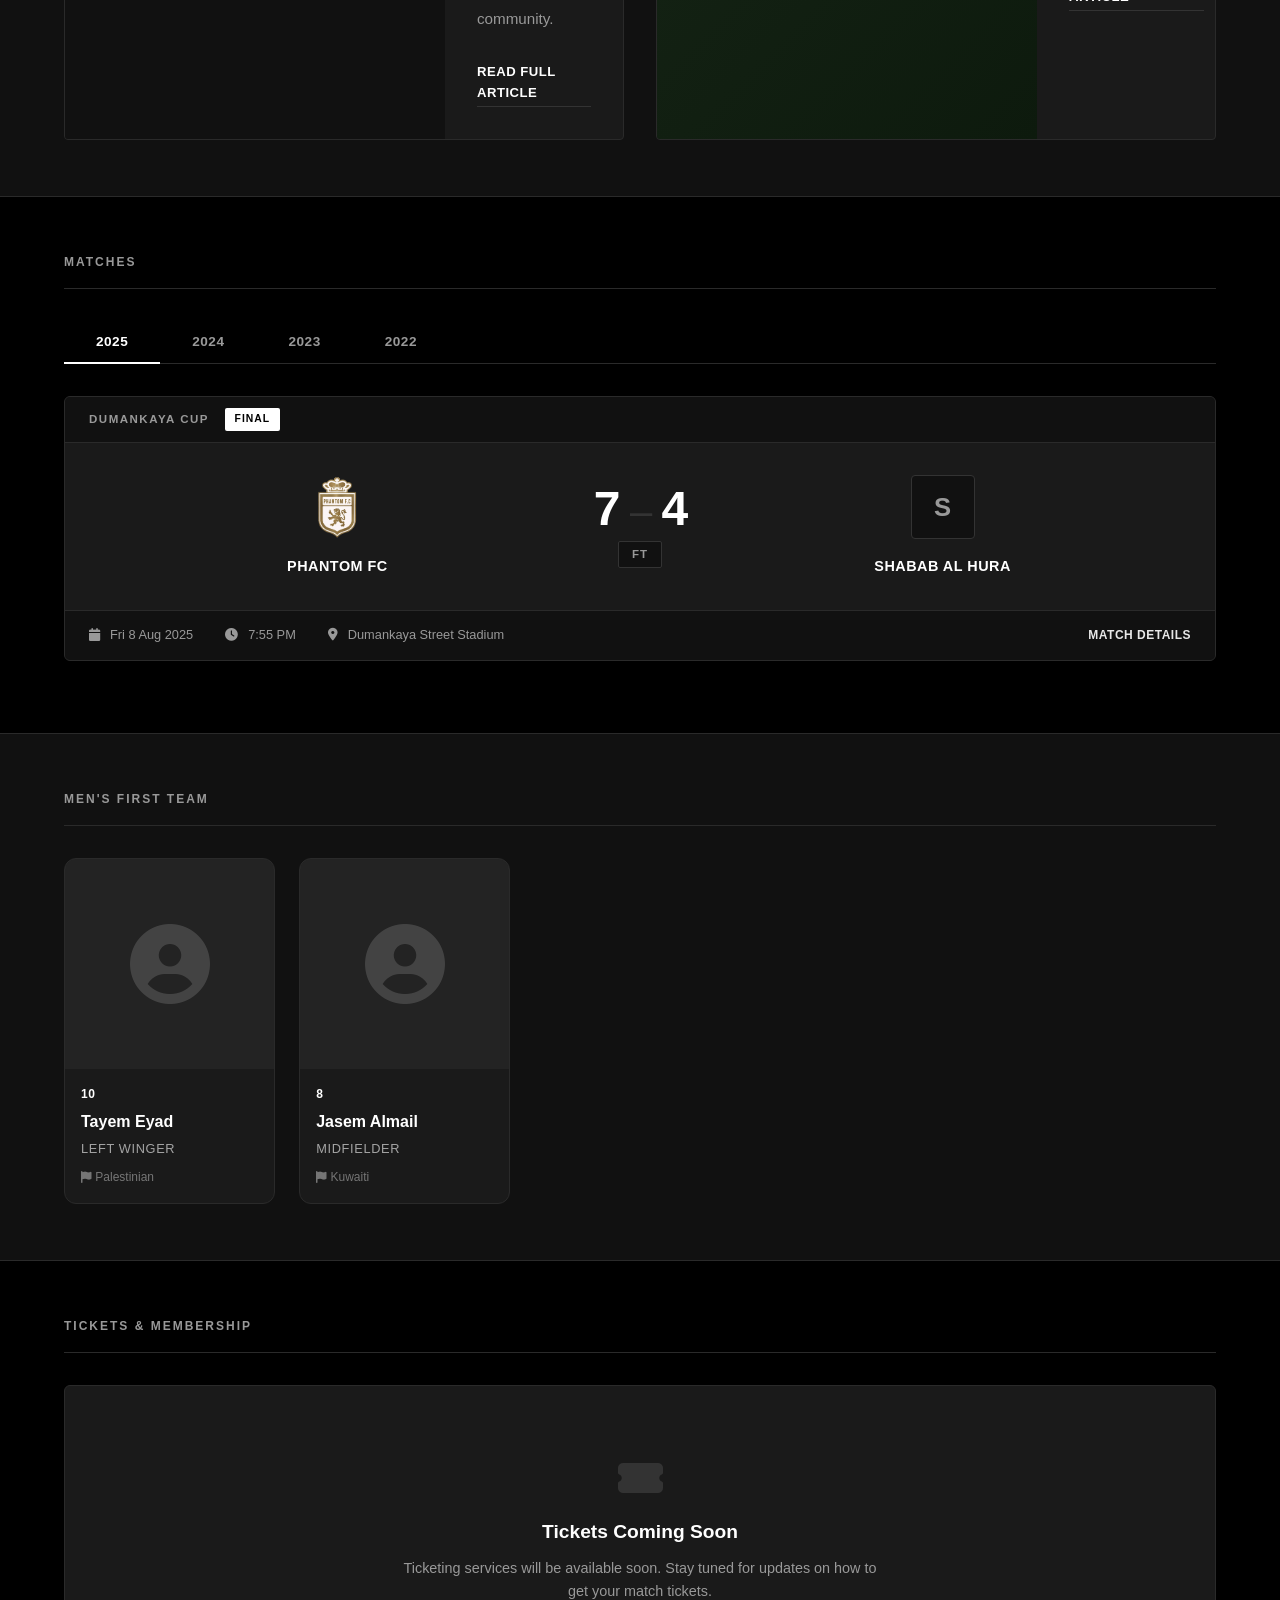
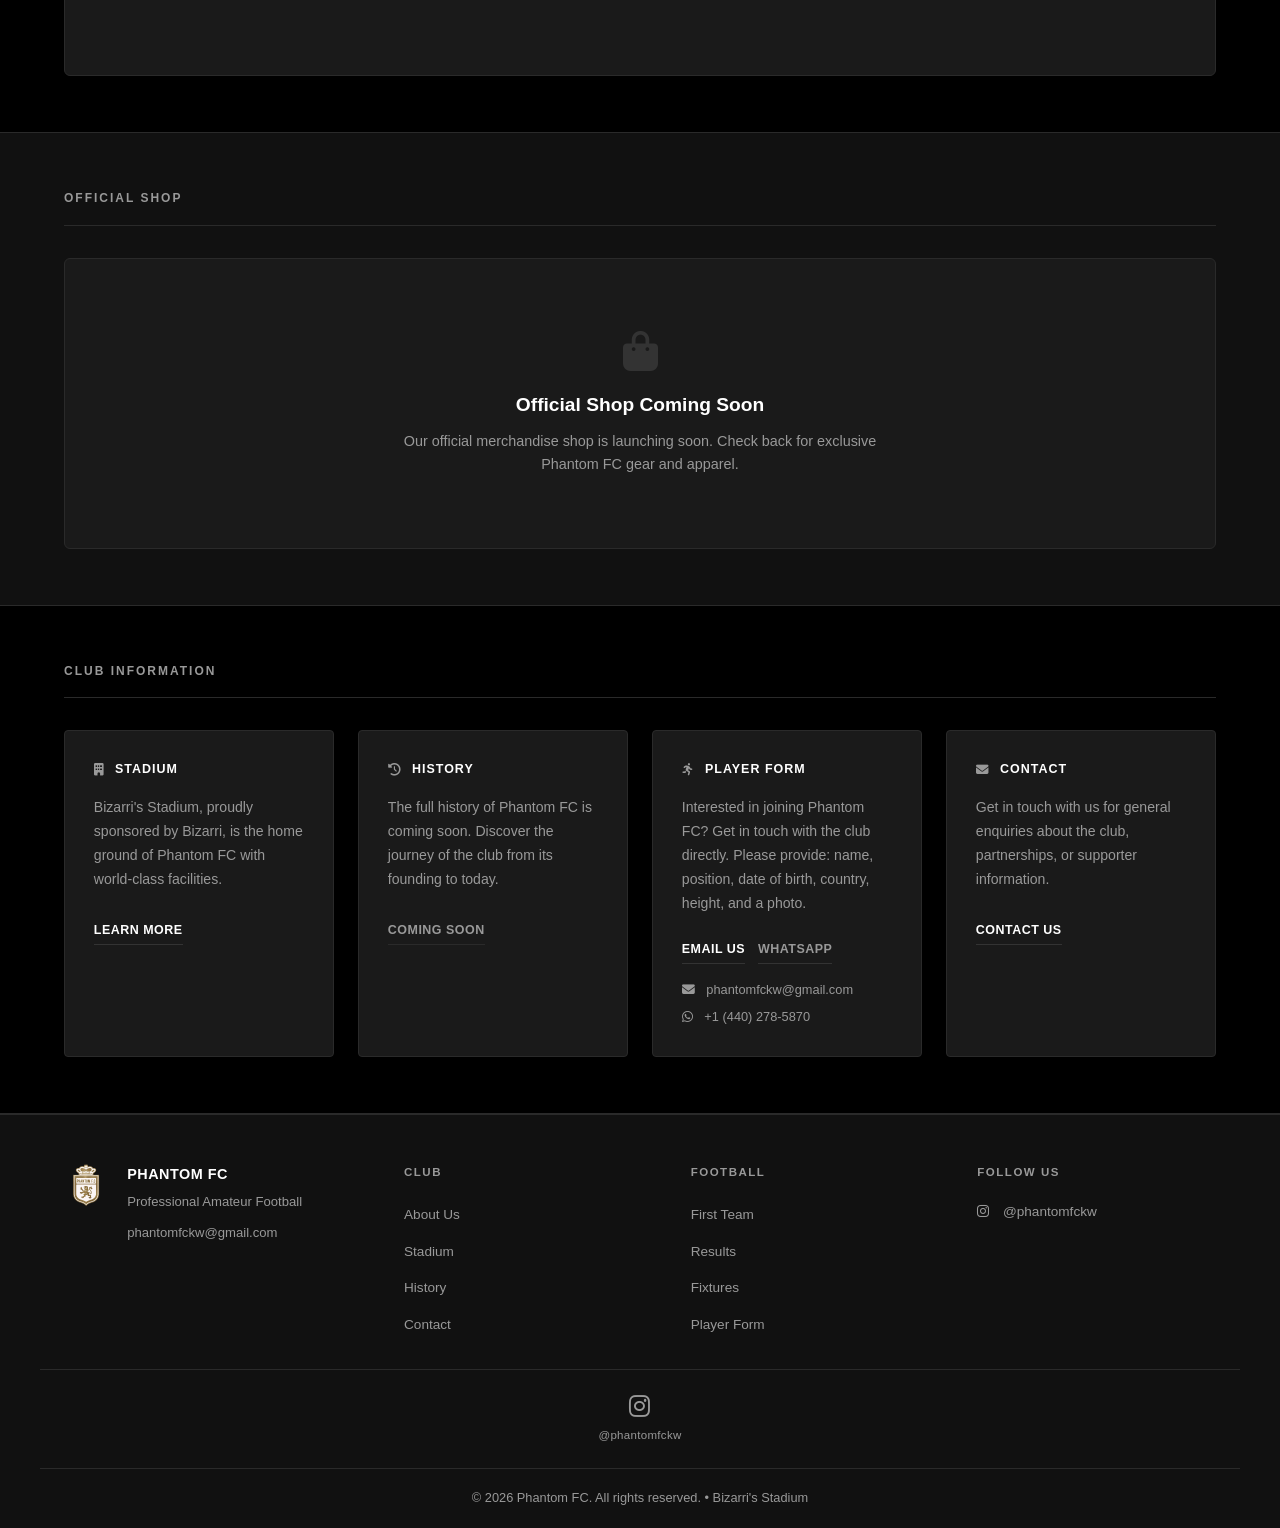
==== commit 60529b87: "Add light mode, field polish, parallax, and desktop UX lift Light mode: - CSS custom property set un" ====
--- a/index.html
+++ b/index.html
@@ -12,6 +12,7 @@
     <title>Phantom FC – Official Website</title>
     <link rel="stylesheet" href="styles.css">
     <link rel="stylesheet" href="https://cdnjs.cloudflare.com/ajax/libs/font-awesome/6.4.0/css/all.min.css">
+    <script>(function(){var t=localStorage.getItem('pfc-theme')||'dark';document.documentElement.setAttribute('data-theme',t);})();</script>
 </head>
 <body>
 
@@ -33,6 +34,9 @@
                 <a href="#support" class="nav-link" data-i18n="nav-club">CLUB</a>
             </nav>
             <div class="header-right">
+                <button class="theme-toggle" id="themeToggle" aria-label="Toggle light/dark mode">
+                    <i class="fas fa-sun"></i>
+                </button>
                 <div class="language-switcher">
                     <button class="lang-btn active" data-lang="en" onclick="setLanguage('en')" aria-label="Switch to English">EN</button>
                     <button class="lang-btn" data-lang="ar" onclick="setLanguage('ar')" aria-label="Switch to Arabic">AR</button>
@@ -56,6 +60,14 @@
                 <div class="field-penalty-right"></div>
                 <div class="field-goal-right"></div>
                 <div class="field-spot-right"></div>
+                <!-- Penalty arcs (D) -->
+                <div class="field-arc-left"></div>
+                <div class="field-arc-right"></div>
+                <!-- Bottom corner arcs -->
+                <div class="field-corner-bl"></div>
+                <div class="field-corner-br"></div>
+                <!-- Ball -->
+                <div class="field-ball"></div>
                 <!-- Left goal -->
                 <div class="gpost gp-lf"></div>
                 <div class="gpost gp-ln"></div>
--- a/styles.css
+++ b/styles.css
@@ -20,6 +20,21 @@
     --win:           #4caf50;
 }
 
+[data-theme="light"] {
+    --primary:       #f4f4f5;
+    --primary-dark:  #e8e8ea;
+    --primary-light: #ffffff;
+    --accent:        #18181b;
+    --accent-light:  #3f3f46;
+    --white:         #18181b;
+    --text-dark:     #18181b;
+    --text-gray:     #71717a;
+    --bg-light:      #fafafa;
+    --border:        #e4e4e7;
+    --border-light:  #d4d4d8;
+    --win:           #16a34a;
+}
+
 html { scroll-behavior: smooth; }
 
 body {
@@ -27,6 +42,7 @@
     background: var(--primary);
     color: var(--text-dark);
     line-height: 1.6;
+    transition: background-color 0.3s ease, color 0.3s ease;
 }
 
 a  { text-decoration: none; color: inherit; }
@@ -51,7 +67,8 @@
     background: transparent;
     border: 1px solid rgba(255, 255, 255, 0.35);
     color: rgba(255, 255, 255, 0.7);
-    padding: 0.3rem 0.7rem;
+    padding: 0.5rem 0.8rem;
+    min-height: 36px;
     font-size: 0.75rem;
     font-weight: 600;
     border-radius: 2px;
@@ -68,6 +85,29 @@
     background: var(--white);
     color: var(--primary);
     border-color: var(--white);
+}
+
+.theme-toggle {
+    color: var(--text-gray);
+    font-size: 1rem;
+    padding: 0.5rem;
+    min-width: 40px;
+    min-height: 40px;
+    display: flex;
+    align-items: center;
+    justify-content: center;
+    border-radius: 4px;
+    transition: color 0.2s, background 0.2s;
+    margin-right: 0.25rem;
+}
+
+.theme-toggle:hover {
+    color: var(--white);
+    background: rgba(255,255,255,0.08);
+}
+
+[data-theme="light"] .theme-toggle:hover {
+    background: rgba(0,0,0,0.06);
 }
 
 /* ── BACK TO TOP ─────────────────────────────────────────── */
@@ -135,6 +175,19 @@
     position: sticky;
     top: 0;
     z-index: 200;
+    transition:
+        background   0.4s ease,
+        border-color 0.4s ease,
+        box-shadow   0.4s ease,
+        backdrop-filter 0.4s ease;
+}
+
+.main-header.scrolled {
+    background: rgba(10, 10, 10, 0.60);
+    backdrop-filter: blur(18px);
+    -webkit-backdrop-filter: blur(18px);
+    border-bottom-color: transparent;
+    box-shadow: 0 8px 32px rgba(0, 0, 0, 0.45);
 }
 
 .header-inner {
@@ -149,8 +202,8 @@
 .club-logo { display: flex; align-items: center; }
 
 .club-crest {
-    width: 72px;
-    height: 72px;
+    width: 96px;
+    height: 96px;
     background: transparent;
     border-radius: 4px;
     display: flex;
@@ -191,6 +244,7 @@
     font-size: 0.82rem;
     font-weight: 600;
     letter-spacing: 0.5px;
+    position: relative;
     padding: 0.5rem 1rem;
     transition: color 0.2s;
     position: relative;
@@ -200,7 +254,20 @@
     white-space: nowrap;
 }
 
+.nav-link::after {
+    content: '';
+    position: absolute;
+    bottom: -2px;
+    left: 0;
+    width: 100%;
+    height: 2px;
+    background: var(--white);
+    transform: scaleX(0);
+    transform-origin: left center;
+    transition: transform 0.25s ease;
+}
 .nav-link:hover { color: var(--white); }
+.nav-link:hover::after { transform: scaleX(1); }
 
 .header-right {
     display: flex;
@@ -213,8 +280,12 @@
     color: var(--text-gray);
     font-size: 1rem;
     padding: 0.5rem;
+    min-width: 44px;
+    min-height: 44px;
+    display: none;
+    align-items: center;
+    justify-content: center;
     transition: color 0.2s;
-    display: none;
 }
 
 .search-btn:hover, .menu-btn:hover { color: var(--white); }
@@ -286,16 +357,12 @@
     transform-origin: bottom center;
     margin-bottom: -80px;
 
-    /* Alternating mown-grass stripes along pitch length */
+    /* Smooth pitch surface — depth fade from far edge (darker) to near edge */
     background:
-        /* near-edge lighting shimmer */
-        linear-gradient(to top, rgba(60,160,60,0.1) 0%, transparent 18%),
-        /* alternating stripes */
-        repeating-linear-gradient(
-            to right,
-            #195a19 0px, #195a19 52px,
-            #1c6420 52px, #1c6420 104px
-        );
+        radial-gradient(ellipse 58% 38% at 50% 52%, rgba(255,255,255,0.045) 0%, transparent 100%),
+        linear-gradient(to bottom, rgba(0,0,0,0.28) 0%, transparent 55%),
+        linear-gradient(to top,    rgba(40,150,40,0.12) 0%, transparent 35%),
+        #1b6b1b;
 
     /* White pitch border */
     outline: 2.5px solid rgba(255,255,255,0.88);
@@ -330,6 +397,26 @@
     right: -1px;
 }
 
+/* Bottom corner arcs (separate elements since pseudo-elements are taken) */
+.field-corner-bl,
+.field-corner-br { position: absolute; width: 38px; height: 38px; border: 2.5px solid rgba(255,255,255,0.82); }
+
+.field-corner-bl {
+    border-top: none;
+    border-left: none;
+    border-radius: 100% 0 0 0;
+    bottom: -1px;
+    left: -1px;
+}
+
+.field-corner-br {
+    border-top: none;
+    border-right: none;
+    border-radius: 0 100% 0 0;
+    bottom: -1px;
+    right: -1px;
+}
+
 /* ── PITCH MARKINGS ────────────────────────────────────────── */
 /* Field: 1240px wide (= pitch length 105m) × 820px tall (= pitch width 68m) */
 /* All markings white at ~0.85 opacity                                         */
@@ -444,6 +531,34 @@
     transform: translateY(-50%);
 }
 
+/* ── PENALTY ARCS (D) ──────────────────────────────────────── */
+/* Circle r=110px (9.15m), centre on penalty spot, clipped to show only    */
+/* the portion outside the penalty box (sticking into the field).           */
+.field-arc-left,
+.field-arc-right {
+    position: absolute;
+    width: 220px;
+    height: 220px;
+    border: 2.5px solid rgba(255,255,255,0.85);
+    border-radius: 50%;
+    top: 50%;
+    transform: translateY(-50%);
+}
+
+/* Spot left at x=130, circle spans x=20..240; box edge at x=195           */
+/* show only x>195 → clip left 175px of 220px element                      */
+.field-arc-left {
+    left: 20px;
+    clip-path: inset(0 0 0 175px);
+}
+
+/* Spot right at x=1110, element right edge at 1240-20=1220, left=1000     */
+/* box edge at x=1045 → in element coords: 45px from left; clip right 175px */
+.field-arc-right {
+    right: 20px;
+    clip-path: inset(0 175px 0 0);
+}
+
 /* ── GOAL POSTS & NETS ─────────────────────────────────────── */
 /* Goal opening: y=366..454 (88px = 7.32m), post height: 80px  */
 /* Anchor (transform-origin: top) sits on field surface at post base */
@@ -488,50 +603,75 @@
 .gn-l { left: 0; }
 .gn-r { right: 0; }
 
+/* ── BALL ─────────────────────────────────────────────────────── */
+.field-ball {
+    position: absolute;
+    width: 22px;
+    height: 22px;
+    background: radial-gradient(circle at 38% 35%, #ffffff, #cccccc);
+    border-radius: 50%;
+    left: 50%;
+    top: 50%;
+    transform: translate(-50%, -50%) translateZ(13px);
+    box-shadow: 0 0 14px rgba(255,255,255,0.7), 0 5px 10px rgba(0,0,0,0.45);
+    animation: ball-pulse 4s ease-in-out 3s infinite;
+}
+
+@keyframes ball-pulse {
+    0%, 100% { box-shadow: 0 0 14px rgba(255,255,255,0.7), 0 5px 10px rgba(0,0,0,0.45); }
+    50%       { box-shadow: 0 0 28px rgba(255,255,255,0.95), 0 7px 14px rgba(0,0,0,0.5); }
+}
+
 /* ── HERO ANIMATIONS ────────────────────────────────────────── */
-@keyframes field-enter {
-    from { opacity: 0; transform: scale(0.93) translateY(30px); }
-    to   { opacity: 1; transform: scale(1)    translateY(0);    }
-}
-@keyframes field-breathe {
-    0%, 100% { transform: rotateX(61deg) scale(1);     }
-    50%       { transform: rotateX(61deg) scale(1.018); }
+/*
+ * Rules:
+ * – Never animate opacity on elements with transform-style:preserve-3d
+ *   (opacity < 1 flattens the 3D rendering context)
+ * – Never animate transform on the perspective container (.hero-field-3d)
+ * – Animate .field-surface transform only; both fill-mode handles the
+ *   static rotateX(61deg) override cleanly
+ */
+
+@keyframes field-tilt-in {
+    from { transform: rotateX(80deg) scale(0.88); }
+    to   { transform: rotateX(61deg) scale(1);    }
+}
+/* Scaled-down variants for mobile — keeps all child elements proportional */
+@keyframes field-tilt-in-sm {
+    from { transform: rotateX(80deg) scale(0.54); }
+    to   { transform: rotateX(61deg) scale(0.62); }
+}
+@keyframes field-tilt-in-xs {
+    from { transform: rotateX(80deg) scale(0.35); }
+    to   { transform: rotateX(61deg) scale(0.40); }
 }
 @keyframes glow-pulse {
-    0%, 100% { opacity: 0.7; }
-    50%       { opacity: 1;   }
+    0%, 100% { opacity: 0.75; }
+    50%       { opacity: 1;    }
 }
 @keyframes fade-up {
-    from { opacity: 0; transform: translateY(22px); }
+    from { opacity: 0; transform: translateY(20px); }
     to   { opacity: 1; transform: translateY(0);    }
 }
 @keyframes bar-expand {
     from { width: 0;    opacity: 0; }
     to   { width: 52px; opacity: 1; }
 }
-@keyframes fade-in {
-    from { opacity: 0; }
-    to   { opacity: 1; }
-}
-
-/* Field container slides in on load */
-.hero-field-3d {
-    animation: field-enter 1.6s cubic-bezier(0.22, 1, 0.36, 1) both;
-}
-/* Field surface breathes subtly in a loop */
+
+/* Field tilts forward from a steep angle and settles into place */
 .field-surface {
-    animation: field-breathe 10s ease-in-out 1.6s infinite;
-}
-/* Green atmosphere pulses slowly */
+    animation: field-tilt-in 2s cubic-bezier(0.16, 1, 0.3, 1) both;
+}
+/* Green atmosphere pulses slowly once the field has settled */
 .hero::before {
-    animation: glow-pulse 6s ease-in-out infinite;
-}
-
-/* Text content staggers in */
-.hero-title       { animation: fade-up    0.8s cubic-bezier(0.22, 1, 0.36, 1) 0.3s  both; }
-.hero-title-bar   { animation: bar-expand 0.6s cubic-bezier(0.22, 1, 0.36, 1) 0.75s both; }
-.hero-subtitle    { animation: fade-up    0.6s cubic-bezier(0.22, 1, 0.36, 1) 1.0s  both; }
-.hero-buttons     { animation: fade-up    0.6s cubic-bezier(0.22, 1, 0.36, 1) 1.2s  both; }
+    animation: glow-pulse 5s ease-in-out 2s infinite;
+}
+
+/* Text staggers in after the field has appeared */
+.hero-title     { animation: fade-up    0.7s cubic-bezier(0.22, 1, 0.36, 1) 0.6s  both; }
+.hero-title-bar { animation: bar-expand 0.5s cubic-bezier(0.22, 1, 0.36, 1) 1.0s  both; }
+.hero-subtitle  { animation: fade-up    0.6s cubic-bezier(0.22, 1, 0.36, 1) 1.2s  both; }
+.hero-buttons   { animation: fade-up    0.6s cubic-bezier(0.22, 1, 0.36, 1) 1.4s  both; }
 
 /* ── HERO OVERLAY & CONTENT ────────────────────────────────── */
 .hero-overlay {
@@ -600,25 +740,33 @@
 }
 
 .hero-btn.btn-white {
-    background: var(--white);
-    color: var(--primary);
+    background: rgba(255, 255, 255, 0.15);
+    color: var(--white);
+    border: 1px solid rgba(255, 255, 255, 0.55);
+    backdrop-filter: blur(12px) saturate(150%);
+    -webkit-backdrop-filter: blur(12px) saturate(150%);
+    box-shadow: inset 0 1px 0 rgba(255,255,255,0.25), 0 4px 16px rgba(0,0,0,0.3);
 }
 
 .hero-btn.btn-white:hover {
-    background: #e0e0e0;
+    background: rgba(255, 255, 255, 0.28);
+    border-color: rgba(255, 255, 255, 0.85);
     transform: translateY(-2px);
-    box-shadow: 0 6px 20px rgba(0,0,0,0.4);
+    box-shadow: inset 0 1px 0 rgba(255,255,255,0.35), 0 8px 24px rgba(0,0,0,0.4);
 }
 
 .hero-btn.btn-ghost {
-    border: 1.5px solid rgba(255,255,255,0.35);
-    color: var(--white);
-    background: rgba(255,255,255,0.04);
+    background: rgba(255, 255, 255, 0.06);
+    color: var(--white);
+    border: 1px solid rgba(255, 255, 255, 0.22);
+    backdrop-filter: blur(12px) saturate(150%);
+    -webkit-backdrop-filter: blur(12px) saturate(150%);
+    box-shadow: inset 0 1px 0 rgba(255,255,255,0.1), 0 4px 16px rgba(0,0,0,0.25);
 }
 
 .hero-btn.btn-ghost:hover {
-    border-color: rgba(255,255,255,0.7);
-    background: rgba(255,255,255,0.1);
+    background: rgba(255, 255, 255, 0.14);
+    border-color: rgba(255, 255, 255, 0.55);
     transform: translateY(-2px);
 }
 
@@ -656,12 +804,13 @@
     grid-template-columns: 380px 1fr;
     min-height: 300px;
     cursor: pointer;
-    transition: border-color 0.2s, transform 0.2s;
+    transition: border-color 0.25s, transform 0.25s, box-shadow 0.25s, background-color 0.3s;
 }
 
 .news-card:hover {
     border-color: var(--border-light);
-    transform: translateY(-2px);
+    transform: translateY(-3px);
+    box-shadow: 0 12px 30px rgba(0,0,0,0.18);
 }
 
 .news-img {
@@ -669,6 +818,18 @@
     position: relative;
     display: flex;
     align-items: flex-start;
+    overflow: hidden;
+}
+
+.news-img img {
+    width: 100%;
+    height: 100%;
+    object-fit: cover;
+    transition: transform 0.5s ease;
+}
+
+.news-card:hover .news-img img {
+    transform: scale(1.04);
 }
 
 .news-category-badge {
@@ -777,11 +938,15 @@
     border-radius: 6px;
     overflow: hidden;
     cursor: pointer;
-    transition: border-color 0.2s;
+    transition: border-color 0.25s, box-shadow 0.25s, transform 0.25s, background-color 0.3s;
     margin-bottom: 1rem;
 }
 
-.match-app-card:hover { border-color: var(--border-light); }
+.match-app-card:hover {
+    border-color: var(--border-light);
+    transform: translateY(-2px);
+    box-shadow: 0 8px 24px rgba(0,0,0,0.14);
+}
 
 .match-app-header {
     background: var(--primary-dark);
@@ -993,14 +1158,19 @@
 
 .close-modal {
     position: absolute;
-    top: 1rem;
-    right: 1rem;
+    top: 0.5rem;
+    right: 0.5rem;
     font-size: 1.4rem;
     color: var(--text-gray);
     cursor: pointer;
     transition: color 0.2s;
     z-index: 10;
     line-height: 1;
+    min-width: 44px;
+    min-height: 44px;
+    display: flex;
+    align-items: center;
+    justify-content: center;
 }
 
 .close-modal:hover { color: var(--white); }
@@ -1395,10 +1565,14 @@
     border: 1px solid var(--border);
     border-radius: 4px;
     padding: 1.8rem;
-    transition: border-color 0.2s;
-}
-
-.info-box:hover { border-color: var(--border-light); }
+    transition: border-color 0.25s, transform 0.25s, box-shadow 0.25s, background-color 0.3s;
+}
+
+.info-box:hover {
+    border-color: var(--border-light);
+    transform: translateY(-2px);
+    box-shadow: 0 6px 20px rgba(0,0,0,0.1);
+}
 
 .info-box h4 {
     font-size: 0.78rem;
@@ -1650,7 +1824,10 @@
     .main-nav.open { max-height: 400px; }
 
     .main-nav.open .nav-link {
-        padding: 1rem 1.5rem;
+        padding: 0.85rem 1.5rem;
+        min-height: 44px;
+        display: flex;
+        align-items: center;
         border-left: 2px solid transparent;
         border-bottom: 1px solid var(--border);
     }
@@ -1660,18 +1837,24 @@
         background: var(--primary-light);
     }
 
-    .search-btn, .menu-btn { display: block; }
+    .search-btn, .menu-btn { display: flex; }
 
     .header-inner { position: relative; }
+
+    .club-crest { width: 64px; height: 64px; }
+
+    /* Disable underline pseudo-element in vertical mobile nav */
+    .main-nav.open .nav-link::after { display: none; }
 
     .hero { min-height: 480px; padding: 3.5rem 16px 6rem; }
     .hero-title { font-size: 2.6rem; letter-spacing: 2px; }
-    .hero-logo-img { height: 88px; }
-    .hero-content { margin-top: -40px; }
-    .field-surface { width: 860px; height: 600px; }
-    .field-center-circle-mark { width: 160px; height: 160px; }
-    .field-penalty-left, .field-penalty-right { height: 354px; width: 142px; }
-    .field-goal-left, .field-goal-right { height: 161px; width: 47px; }
+    .hero-content { margin-top: -20px; }
+    /* Scale the whole surface down — child elements scale with it */
+    .field-surface {
+        width: 1240px; height: 820px;
+        transform: rotateX(61deg) scale(0.62);
+        animation: field-tilt-in-sm 2s cubic-bezier(0.16, 1, 0.3, 1) both;
+    }
 
     .news-grid {
         grid-template-columns: 1fr;
@@ -1717,14 +1900,17 @@
 @media (max-width: 480px) {
     .hero { min-height: 400px; padding: 2.5rem 16px 5rem; }
     .hero-title { font-size: 1.9rem; letter-spacing: 1px; }
-    .hero-logo-img { height: 68px; }
-    .hero-content { margin-top: -20px; }
-    .hero-subtitle { font-size: 0.68rem; letter-spacing: 4px; }
-    .hero-btn { padding: 0.65rem 1.4rem; font-size: 0.78rem; }
-    .field-surface { width: 640px; height: 480px; }
-    .field-center-circle-mark { width: 120px; height: 120px; }
-    .field-penalty-left, .field-penalty-right { height: 275px; width: 110px; }
-    .field-goal-left, .field-goal-right { height: 125px; width: 37px; }
+    .hero-content { margin-top: 0; }
+    .hero-subtitle { font-size: 0.72rem; letter-spacing: 4px; color: rgba(255,255,255,0.65); }
+    .hero-btn { padding: 0.85rem 1.6rem; font-size: 0.8rem; }
+    /* Scale the whole surface down — child elements scale with it */
+    .field-surface {
+        width: 1240px; height: 820px;
+        transform: rotateX(61deg) scale(0.40);
+        animation: field-tilt-in-xs 2s cubic-bezier(0.16, 1, 0.3, 1) both;
+    }
+
+    .club-crest { width: 48px; height: 48px; }
 
     .match-app-header { padding: 0.6rem 1rem; }
     .match-team-crest { width: 48px; height: 48px; }
@@ -1732,9 +1918,92 @@
 
     .footer-cols { grid-template-columns: 1fr; }
     .footer-main { padding: 2rem 16px; }
+    .footer-socials { padding: 1.5rem 16px; }
+    .footer-bottom { padding: 1rem 16px; }
 
     .season-tabs { overflow-x: auto; }
     .season-tab { white-space: nowrap; }
+
+    .float-menu-links li a { padding: 0.9rem 1.2rem; min-height: 44px; }
+    .float-menu-links li a:hover { padding-left: 1.5rem; }
+}
+
+/* ── LIGHT MODE OVERRIDES ──────────────────────────────────– */
+/* Hero always stays dark — its background and overlay are hardcoded.       */
+/* Only non-hero elements inherit from CSS variables.                       */
+
+[data-theme="light"] .main-header {
+    background: rgba(255,255,255,0.97);
+    border-bottom-color: #e4e4e7;
+    box-shadow: 0 1px 14px rgba(0,0,0,0.07);
+}
+
+[data-theme="light"] .main-header.scrolled {
+    background: rgba(255,255,255,0.88);
+    backdrop-filter: blur(18px);
+    -webkit-backdrop-filter: blur(18px);
+    border-bottom-color: rgba(0,0,0,0.05);
+    box-shadow: 0 4px 24px rgba(0,0,0,0.1);
+}
+
+[data-theme="light"] .main-nav {
+    background: #ffffff;
+    border-bottom-color: #e4e4e7;
+}
+
+/* Keep hero text white — hero bg is always dark */
+[data-theme="light"] .hero-title,
+[data-theme="light"] .hero-content { color: #ffffff; }
+
+/* Cards get a soft shadow in light mode for depth */
+[data-theme="light"] .news-card,
+[data-theme="light"] .match-app-card,
+[data-theme="light"] .info-box {
+    box-shadow: 0 2px 10px rgba(0,0,0,0.05);
+}
+
+[data-theme="light"] .news-card:hover,
+[data-theme="light"] .match-app-card:hover,
+[data-theme="light"] .info-box:hover {
+    box-shadow: 0 10px 28px rgba(0,0,0,0.1);
+}
+
+/* Match header uses --primary-dark which in light mode is #e8e8ea — fine   */
+[data-theme="light"] .match-app-header {
+    background: #f0f0f2;
+    border-bottom-color: #e4e4e7;
+}
+
+/* Section title border readable in light */
+[data-theme="light"] .section-title { color: #52525b; }
+
+/* Footer light treatment */
+[data-theme="light"] .footer {
+    background: #ececee;
+    border-top: 1px solid #dddde0;
+}
+
+[data-theme="light"] .footer-main { border-color: #dddde0; }
+[data-theme="light"] .footer-socials { border-top-color: #dddde0; }
+[data-theme="light"] .footer-bottom { border-top-color: #dddde0; color: #71717a; }
+
+/* Secondary nav if present */
+[data-theme="light"] .secondary-nav {
+    background: rgba(255,255,255,0.97);
+    border-bottom-color: #e4e4e7;
+}
+
+/* Smooth transition on key structural elements for theme switch */
+.main-header,
+.news-card,
+.match-app-card,
+.info-box,
+.footer,
+.match-app-header,
+.secondary-nav {
+    transition-property: background-color, border-color, box-shadow, color;
+    transition-duration: 0.3s;
+    transition-timing-function: ease;
 }
 
 /* ── RTL (ARABIC) SUPPORT ─────────────────────────────────– */
